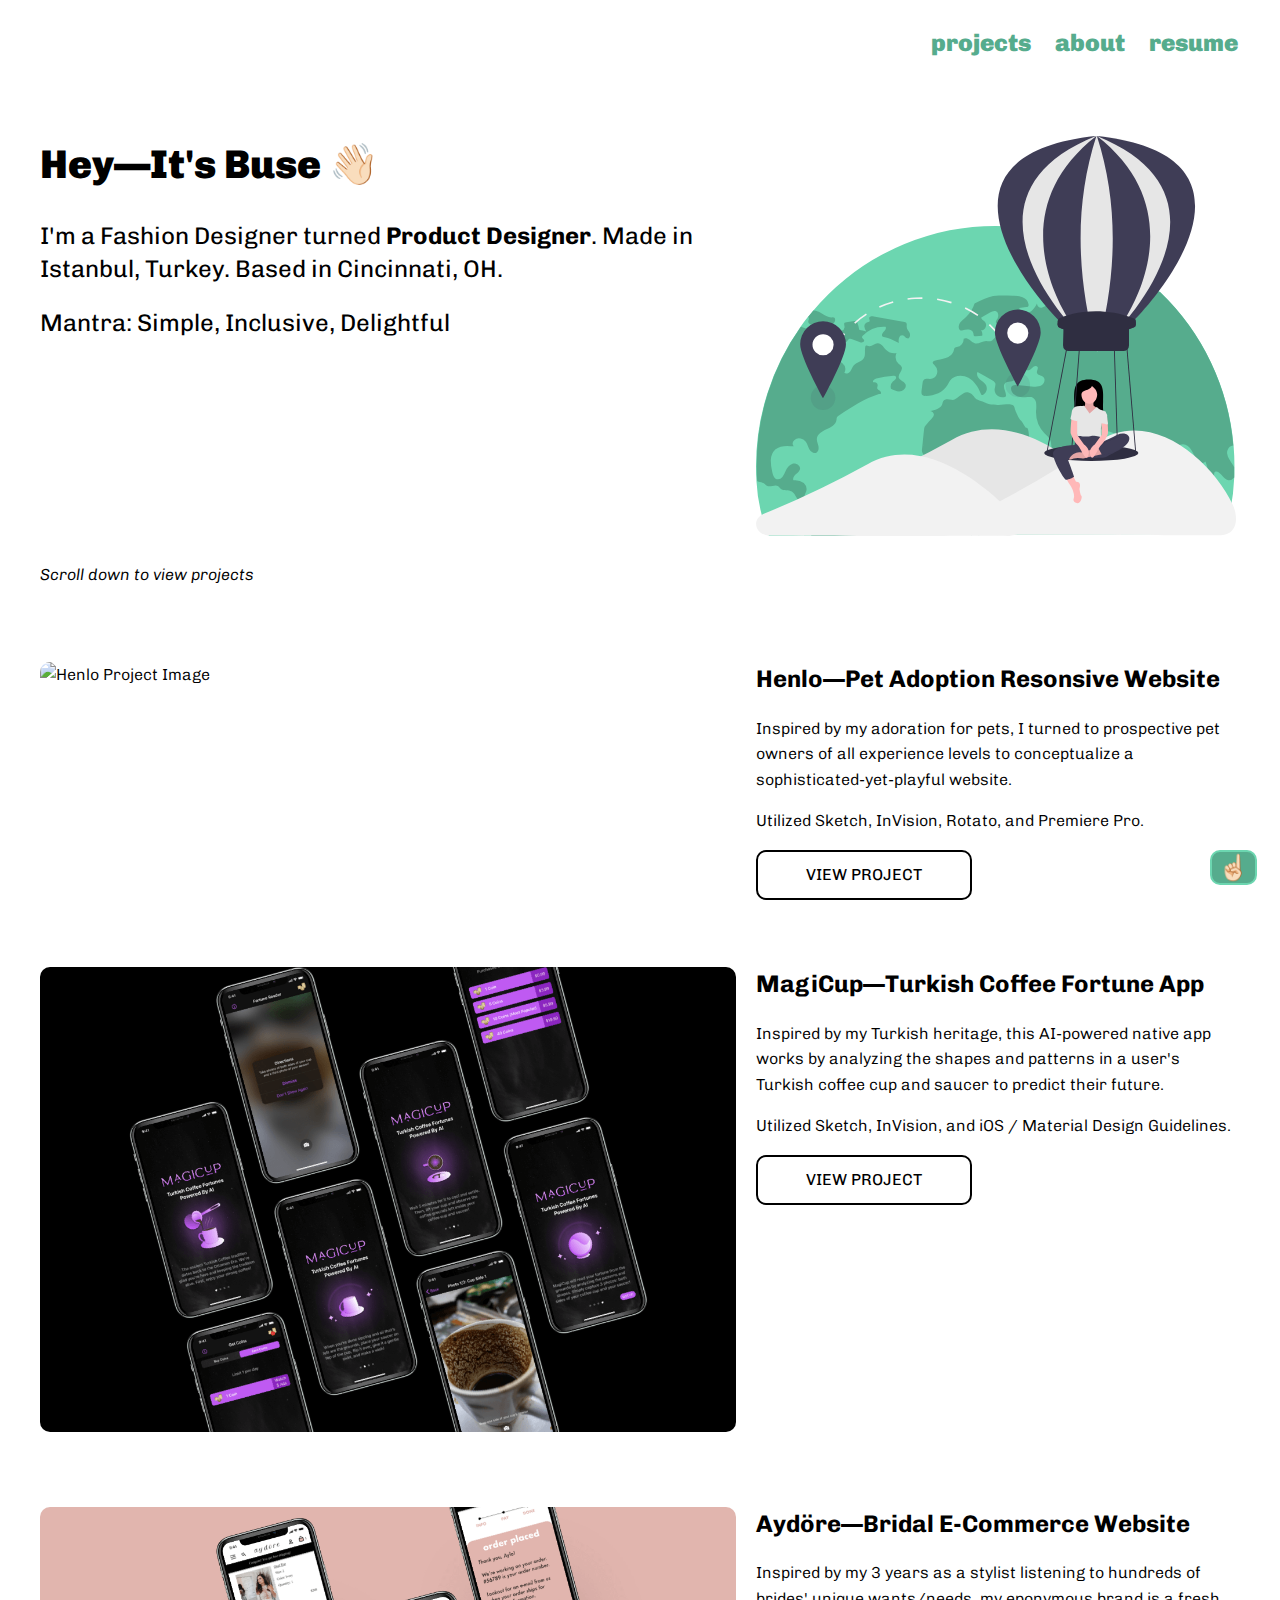
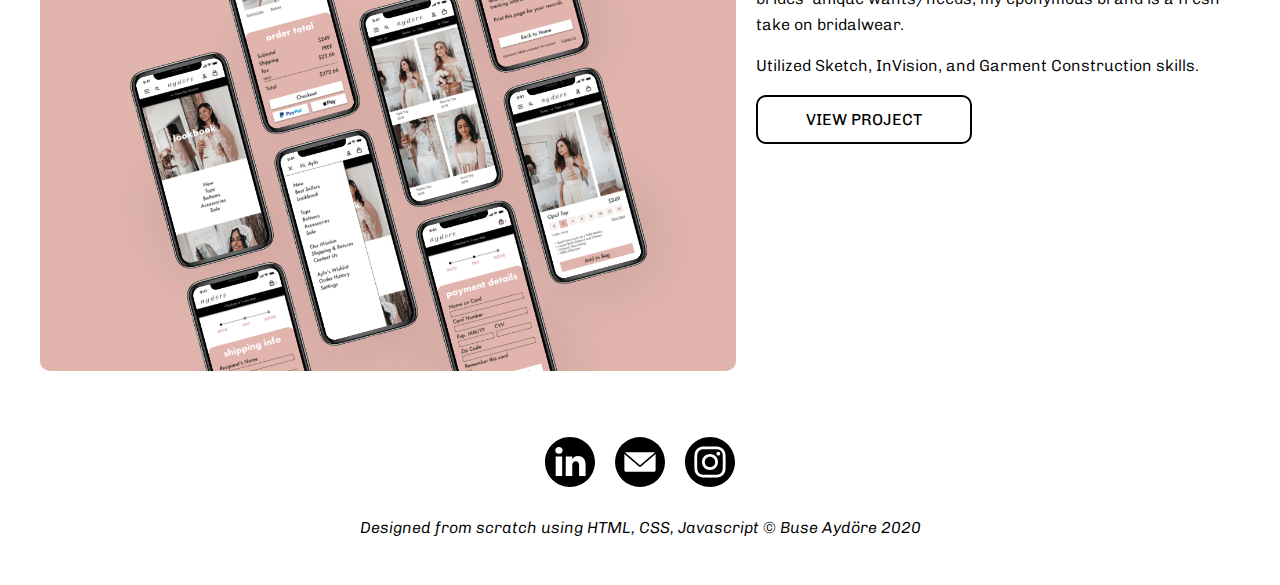
==== index.html @ f1e1cf68 "Create a hint to scroll down to view projects" ====
<!DOCTYPE html>
<html lang="en" dir="ltr">
  <head>
    <meta charset="utf-8">
    <title>Buse Aydöre UI/UX Designer Cincinnati</title>
    <link href="img/favicon.ico" rel="shortcut icon">
    <link rel="stylesheet" type="text/css" href="https://cdnjs.cloudflare.com/ajax/libs/normalize/8.0.1/normalize.min.css">
    <link rel="preconnect" href="https://fonts.gstatic.com">
    <link href="https://fonts.googleapis.com/css2?family=Chivo:ital,wght@0,400;0,900;1,300&display=swap" rel="stylesheet">
    <link rel="stylesheet" type="text/css" href="css/style.css">
    <meta name="viewport" content="width=device-width, initial-scale=1">
  </head>

  <body>
    <header>
        <nav class="container">
          <ul class="navigation">
            <li><a href="index.html" class="button-nav">projects</a>
              <ul class="dropdown-content">
                <li><a href="henlo.html" class="button-nav">Pet Adoption Website</a></li>
                <li><a href="#" class="button-nav">Fortune Reader App</a></li>
                <li><a href="#" class="button-nav">E-commerce Website</a></li>
              </ul>
            </li>
            <li><a href="about.html" class="button-nav">about</a></li>
            <li><a href="files/resume.pdf" class="button-nav" target="_blank">resume</a></li>
          </ul>
        </nav>
    </header>

    <main>
      <!--Hero Section-->
      <div id="hero">
        <div class="container">
          <div class="row">
            <div class="column col-md-6 col-lg-7">
              <h1>Hey—It's Buse &#128075;&#127995;</h1>
              <h2>I'm a Fashion Designer turned <b>Product Designer</b>. Made in Istanbul, Turkey. Based in Cincinnati, OH.</h2>
              <h2>Mantra: Simple, Inclusive, Delightful</h2>
            </div>
            <picture class="column col-md-6 col-lg-5">
            <svg id="illustration" xmlns="http://www.w3.org/2000/svg" viewBox="0 0 272.55 227.17"><defs><style>.cls-1{fill:#6cd6b0;}.cls-2{fill:#56ac8d;}.cls-3,.cls-4{fill:none;stroke:#f2f2f2;stroke-miterlimit:10;stroke-width:0.93px;}.cls-4{stroke-dasharray:8.37 8.37;}.cls-5{fill:#fff;}.cls-6,.cls-7{fill:#3f3d56;}.cls-6{opacity:0.1;}.cls-8{fill:#e6e6e6;}.cls-9{fill:#f2f2f2;}.cls-10{fill:#2f2e41;}.cls-11{fill:#ffb8b8;}.cls-12{opacity:0.1;isolation:isolate;}</style></defs><g id="world"><path id="globe" class="cls-1" d="M7.3,227a91.46,91.46,0,0,1-7-30.52q-.29-4.35-.28-8.74a136.62,136.62,0,0,1,25-79c1.31-1.86,2.66-3.68,4.07-5.48,1-1.24,2-2.46,3-3.67A135.24,135.24,0,0,1,221.34,81.49q2.46,2,4.81,4.11,1.89,1.68,3.71,3.45a136.64,136.64,0,0,1,41.35,87.17c.32,3.8.47,7.63.47,11.5v.81c0,2.06-.07,4.11-.17,6.14a114.28,114.28,0,0,1-5.68,31.13"/><path id="america" class="cls-2" d="M80.56,227A7.47,7.47,0,0,1,77,225.51c-1-.7-1-2.11-1.21-3.29a9.2,9.2,0,0,0-7.43-7.45c-1.4-.22-2.92-.14-4.12-.91s-1.76-2.24-2.71-3.33c-1.53-1.73-3.94-2.35-6.2-2.88l-9.18-2.16c-1.63-.39-3.72-.59-4.61.84a6,6,0,0,0-.53,1.72,5.35,5.35,0,0,1-5,3.75,5.93,5.93,0,0,0-3.47-2.7,22.78,22.78,0,0,1-2.83-.66,4,4,0,0,1-1.81-5.3L28,203a4.94,4.94,0,0,0-.85-5.92,8,8,0,0,0-5.91-1.6c-.55-1.2.37-2.55,1.35-3.42s2.19-1.72,2.41-3c.34-2-2.27-3.59-4.25-3s-3.24,2.54-4.07,4.43A13.33,13.33,0,0,1,15,193.58a3.23,3.23,0,0,1-3.12,1.28c-1.63-.42-2.25-2.36-2.62-4a26.16,26.16,0,0,1-.87-6.7,8.74,8.74,0,0,1,2.53-6.09c2.7-2.49,6.86-2.25,10.51-1.85a2.68,2.68,0,0,1,.28-3.53,4,4,0,0,1,3.64-.89,5,5,0,0,1,2.81,1.68c1,1.27,1.34,3,2.12,4.41s2.55,2.67,4,1.9c1.25-.67,1.45-2.4,1.14-3.78s-1-2.72-.86-4.13c.21-2.69,3-4.31,5.47-5.42s5.27-2.6,5.66-5.27a4.89,4.89,0,0,1,.3-1.52,2.89,2.89,0,0,1,1.1-1c7.18-4.75,14.49-9.56,22.7-12.15.43-.14.47,0,.91-.09.61-.36.2-1.33-.38-1.72S69,144,68.8,143.3c-.1-.51.2-1,.27-1.52a1.88,1.88,0,0,0-1.76-2,1.77,1.77,0,0,0-.72.09c-.65-.87.65-1.89,1.7-2.18A46.3,46.3,0,0,1,78,136.11a1.75,1.75,0,0,1,1.1.18,1.33,1.33,0,0,1,.09,1.81,11.06,11.06,0,0,1-1.48,1.34,4.07,4.07,0,0,0-1.06,4.08c1.72.87,3.58,1.77,5.48,1.47s3.57-2.45,2.68-4.15-3.32-2-3.75-3.68c-.5-2,2.38-3.85,1.73-5.83-.28-.88-1.15-1.4-1.82-2a5.48,5.48,0,0,1-1.2-6.07,6.91,6.91,0,0,1-6-1.9c-1.45-1.45-2.6-3.77-4.66-3.69-1.89,0-3.51,2.26-5.28,1.59-.44-.17-.89-.5-1.31-.31a1.08,1.08,0,0,0-.49.81c-.45,2.14.32,4.59-.85,6.44-1.27,2-4.21,2.3-5.75,4.12-.84,1-1.16,2.31-1.93,3.35s-2.4,1.71-3.33.8a4.57,4.57,0,0,0-1.24-5.57,11.48,11.48,0,0,0-2.75-1.34,16.47,16.47,0,0,1-3.07-1.71,3.06,3.06,0,0,1-1.13-1.21,2.79,2.79,0,0,1,.08-1.91,7.79,7.79,0,0,1,6.21-5.14c1.22-.17,2.65-.12,3.47-1,.43-.5.65-1.25,1.28-1.44a1.78,1.78,0,0,1,1.18.14l4.59,1.61a3,3,0,0,0,1.63.27,1.09,1.09,0,0,0,1-1.16c-.15-.76-1.32-1.12-1.21-1.89a1.23,1.23,0,0,1,.38-.65,16.43,16.43,0,0,1,13-5.14c.58,1-.33,2.08-1.1,2.89S71,113.41,72,114a2.6,2.6,0,0,0,1.22.28,10.62,10.62,0,0,1,3.25,1q2.38,1,4.67,2.27a5.8,5.8,0,0,1,.11-3,2,2,0,0,1,2.41-1.31c.91.35,1.38,1.56,2.35,1.67,1.29.15,1.81-1.77,1.27-3s-1.62-2.18-1.7-3.49c-.07-.87.27-2-.43-2.48a1.77,1.77,0,0,0-.83-.3l-17.5-3.21c-1-.2-2.53,0-2.58,1,0,.59.5,1.18.27,1.72s-1.07.53-1.66.73a2.26,2.26,0,0,0-1.3,2.39A6.42,6.42,0,0,0,62.6,111c-1.14-.47-2.86-.56-4-1a15.48,15.48,0,0,0-1-3.85A1.35,1.35,0,0,0,56.06,105l-.24,0-4.51.69a1.76,1.76,0,0,0-1,.4c-.59.62,0,1.61,0,2.47a2.3,2.3,0,0,1-1.79,2,6.73,6.73,0,0,1-2.86,0l-6.31-1a10.35,10.35,0,0,0,4.77-3.19c.83-1,1.28-2.83.07-3.29A2.68,2.68,0,0,0,43,103c-2.86,0-5.12-2.37-7.79-3.38a7.61,7.61,0,0,0-2.63-.49l-3,3.67.18.11c.74.61-.18,1.77-.07,2.72.13,1.23,1.76,1.5,3,1.62s2.79,1.12,2.21,2.22c-3.1,1.07-6.24,0-9.41-1.2a135.85,135.85,0,0,0-25.1,78.9c0,2.94.1,5.84.28,8.73a3.46,3.46,0,0,0,.85.45c.93.36,2,.29,2.86.79.67.4,1.13,1.11,1.81,1.48,1.94,1.06,4.63-1,6.44.29A16.94,16.94,0,0,1,14,200.26c1.67,1.45,4.42.48,6.35,1.56,1.25.7,1.89,2.09,2.55,3.36,1.67,3.15,4.36,6.25,7.92,6.51a19.87,19.87,0,0,1,3.36.11c1.09.25,2.17,1.2,2,2.31-.3,1.9.64,4,.38,5.89-.45,3.48-4.83,3.5-5.25,7"/><path id="eurasia" class="cls-2" d="M271.56,193.87a4.14,4.14,0,0,1-3.14,1.59c-2.9-.25-4.13-4.44-7-4.91a1.11,1.11,0,0,0-.76.08c-.42.23-.5.8-.53,1.29-.12,2.39-.22,4.88.72,7.09,1.36,3.23,4.9,5.94,4.16,9.37-4-1.85-6.07-6.33-7-10.63s-1.1-8.81-2.79-12.88c-1.29,1.64-4,.29-5.15-1.44s-1.8-3.53-2.88-5.19-2.73-3.14-4.7-3.23-3.87,1.32-5.45,2.67a12.73,12.73,0,0,0-3.39,3.77c-1.1,2.23-.82,4.85-.87,7.33-.06,2.67-.62,5.5-2.45,7.47s-5.2,2.65-7.22.88a8.13,8.13,0,0,1-2-3.64A174.71,174.71,0,0,1,215.62,174c-.34,1.51-1.67,3.45-2.93,2.57a2.64,2.64,0,0,1-.67-.88c-2.36-4-6.71-6.38-11.12-7.82s-9-2.09-13.39-3.67a34.26,34.26,0,0,1-7-3.47,5.5,5.5,0,0,0-.33,5.59,4.47,4.47,0,0,0,5,2.11c1-.31,1.79-1,2.74-1.32s2.25-.16,2.67.76-.21,2,.1,2.88c.45,1.41,2.58,1.52,3.32,2.8a2.59,2.59,0,0,1-.69,3,12.88,12.88,0,0,1-2.81,1.73c-3.12,1.73-5.34,4.69-8.07,7s-6.58,4-9.83,2.51c.77-3.92-3.9-6.8-4.76-10.71-.29-1.29-.14-2.66-.54-3.91-.59-1.82-2.2-3.07-3.52-4.44a17.43,17.43,0,0,1-4.78-12.68,17.76,17.76,0,0,0,0-4.83c-.37-1.57-1.68-3.1-3.29-3-3.69.17-8.34.45-10.27-2.7-.7-1.13-1-2.77,0-3.63a3.47,3.47,0,0,1,2.66-.46l8.32.82c1.94.18,4,.34,5.71-.67s2.4-3.71.85-4.91c-1.12-.87-3.15-.83-3.48-2.21-.27-1.16,1-2.47.31-3.45-.49-.68-1.6-.5-2.28,0a14.53,14.53,0,0,1-1.92,1.68c-1.33.69-2.91,0-4.34-.42s-3.34-.48-4,.85.68,3.43-.08,4.91c-1,2-4.46.85-5.89,2.54-1.64,1.93,1.11,4.83.57,7.3a4.56,4.56,0,0,1-4.49-.26,4.36,4.36,0,0,1-1.88-4c.13-1.12.72-2.26.33-3.31a3.81,3.81,0,0,0-2-1.79q-4-2.25-8.08-4.47c-.75,1.39.2,3.11,1.39,4.16s2.66,1.83,3.44,3.21a4.21,4.21,0,0,1-1.58,5.55,1,1,0,0,1-.81.14,1.18,1.18,0,0,1-.52-.7c-1.42-3.65-3.56-7.24-7-9.15s-8.34-1.51-10.58,1.69c-.53.77-.9,1.64-1.36,2.45-2.46,4.28-7.75,6.3-12.69,6.17a2.48,2.48,0,0,1-1.39-.32c-.8-.55-.76-1.72-.64-2.69.18-1.36.35-2.72.52-4.08a3.3,3.3,0,0,1,.9-2.24c.92-.72,2.24-.27,3.41-.29a4.3,4.3,0,0,0,3.91-3,4.83,4.83,0,0,0-1.36-4.82c-.53-.51-1.24-1.14-1-1.82a1.52,1.52,0,0,1,1-.7c2.09-.6,4.31-.76,6.36-1.49s4.06-2.18,4.55-4.31c.15-.65.21-1.43.8-1.76a2.66,2.66,0,0,1,.93-.19,4.52,4.52,0,0,0,3.87-4.7c1-.69,2.37-.18,3.32.55a9.25,9.25,0,0,0,2.95,2c2.17.59,4.26-1.33,6.5-1.34,1,0,1.93.34,2.81,0s1.44-1.22,2.13-1.87,1.9-1.07,2.54-.36c-.19-1.34-.36-2.68-.55-4a7.91,7.91,0,0,0,6.44-1.17l-7-2.37a1.46,1.46,0,0,1-.66-.35c-.51-.55,0-1.4.41-2,1-1.5,1.16-4-.48-4.7-1.11-.51-2.38.1-3.45.69L127.93,103c-.16,1,1,1.53,1.77,2.18a3,3,0,0,1-1.94,5.17,3.66,3.66,0,0,1,.66,3.13l-3.44.25a1.48,1.48,0,0,1-1.12-.22c-.37-.33-.31-.9-.4-1.39a3,3,0,0,0-2.53-2.2,8.74,8.74,0,0,0-3.52.33,2.15,2.15,0,0,1-1.52,0,1.5,1.5,0,0,1-.6-.76,3.89,3.89,0,0,1,.78-3.73A22.18,22.18,0,0,1,119,103a17.09,17.09,0,0,0,5.1-7.89c1.89-.8,3.85-1.87,5.75-2.67a23.08,23.08,0,0,1,4.79-1.61,22.23,22.23,0,0,1,4.68-.22c2.14,0,4.29.07,6.42.12a15.33,15.33,0,0,1,5.62.81,5.26,5.26,0,0,1,3.43,4.18,1.3,1.3,0,0,1-.42,1.18,1.54,1.54,0,0,1-.81.19c-1.77,0-2.53.5-4.3.57,1.12,1.19,2.39,2.46,4,2.67,2.88.37,5-2.61,6.28-5.2a2.54,2.54,0,0,0,2.64,2.35,5.26,5.26,0,0,0,2-.78,39.22,39.22,0,0,1,18.62-4.81,2,2,0,0,1,1.53-2.21c1.33-.26,2.52.88,3.16,2.07s1,2.56,2,3.45,3,.85,3.37-.43-.9-2.3-2-3-2.2-2.07-1.47-3.15A95.87,95.87,0,0,1,206.06,86a7,7,0,0,0,2.79-.49,2.17,2.17,0,0,0,1.3-2.29,6.35,6.35,0,0,1-6.6-2.49c5.75-.47,11.77-.89,17.29.4l4.84,4.11c-.92,1-2.14,1.85-1.47,2.81a2,2,0,0,0,1.7.58c1.17,0,2.34,0,3.5,0A136.17,136.17,0,0,1,271,175.69c-2-.07-3.74,2.4-3.49,4.55.29,2.5,2.1,4.51,3.39,6.66a10.23,10.23,0,0,1,.57,1.09Z"/><path class="cls-3" d="M38.75,147c-.08-1.34-.11-2.67-.09-4"/><path class="cls-4" d="M39.54,134.68c4.44-22.88,25-40.94,50.72-42.53,27.27-1.7,51.05,15.66,56.72,39.95"/><path class="cls-3" d="M147.76,136.22c.19,1.31.32,2.64.41,4"/><g id="pin1"><circle class="cls-5" cx="148.65" cy="111.88" r="9.18"/><circle class="cls-6" cx="148.65" cy="141.33" r="6.97"/><path class="cls-7" d="M148.65,98.58a13,13,0,0,0-13,13h0c0,7.17,13,30.72,13,30.72s13-23.55,13-30.72a13,13,0,0,0-13-13Zm0,19.32a6,6,0,1,1,6-6,6,6,0,0,1-6,6Z"/></g><g id="pin2"><circle class="cls-5" cx="38.08" cy="118.54" r="9.18"/><circle class="cls-6" cx="38.08" cy="148.63" r="6.97"/><path class="cls-7" d="M38.08,105.24a13,13,0,0,0-13,13c0,7.17,13,30.71,13,30.71s13-23.54,13-30.71A13,13,0,0,0,38.08,105.24Zm0,19.32a6,6,0,1,1,6-6,6,6,0,0,1-6,6Z"/></g><path id="africa" class="cls-2" d="M99,156.11c1.1.25,2.17,1.21,2,2.31-.31,1.91-5.23,5.61-5.48,7.51-.45,3.49-.81,8.24-1.23,11.72,0,.77,1.24-3.32,1.15-2.56-.22.91-.91,1.65-1.15,2.56-.46,1.72.77,3.44,2.12,4.59s3,2.17,3.71,3.78.4,3.72.65,5.58c.56,4.08,4.08,7.1,7.7,9.05a8,8,0,0,1,3,2.19c.93,1.34.84,3.12,1.15,4.72.76,3.93,4.07,7.17,4.16,11.17a15.23,15.23,0,0,1-1.2,6.73c-1,2.82,4.27-3.24,4.69-.29,5.37,4.56-1.61-2.51,4.39,1.17l2.06.3c.23-1.26,2.85-.51,1.75-1.18,1-.37,1.88,1.34,2.64.59s2.82,1,2.34,0c1.64.2.69,1,1.76-.29.87-1,1.41,1.62,1.07.35s.88,1.52.87.19c3.89,0,3.58.19,7.61.07-.54-1.83,1.73-.27.08-1.21,0,0,0,0,0,0,1.69-.31,3.22-2.33,3.75-4a10.06,10.06,0,0,0,.08-5.14,2.72,2.72,0,0,1-.06-1.33h0a2.63,2.63,0,0,1,1.36-1.31l8.47-4.87a5.06,5.06,0,0,0,1.35-1,4,4,0,0,0,.3-3.91,20.38,20.38,0,0,1-1.36-3.86c-.52-4.06,3.83-7,5.3-10.8a16.18,16.18,0,0,0,.8-4.73c.12-1.73,6.4,6.73,5.09,5.63s-9.53-11.29-10.86-12.28-1.63-2.66-3-3.4-.78-7.92-2.13-8.24c-2.36-.54,2.42.25,0,0-1.35-.15-2.43-3.64-3.54-4.43s-3.36-5.89-3.54-7.08c-.68-3.79-6.84-1.09-10.63-1.77-1.41-.23-4.12-.12-5.32-.89s-5.24-1.57-6.2-2.66c-1.52-1.73-2.17-3-4.43-3.54-3.06-.71-6.33,5-9.39,4.25-1.62-.39-3.72-.6-4.6.83a6.25,6.25,0,0,0-.54,1.72c-.68,2.2-4.49,3.71-6.79,3.75"/></g><g id="clouds"><path class="cls-8" d="M65.42,217.31c-11.41,0-14.68-15.69-4.2-20.23a538.5,538.5,0,0,0,49.9-24.53c31.64-17.87,66.37,7.94,86.29,27.5a10.55,10.55,0,0,1-7.52,18.07c-18.92-.26-47.31-.58-79-.73C94.57,217.31,79.13,217.29,65.42,217.31Z"/><path class="cls-9" d="M144.78,226.37c-11.46,0-15.48-14.16-5.51-19.42a478.94,478.94,0,0,0,53.44-32.5c30.51-21.71,66.36,9.5,78.08,35.07,2.89,6.31,3.46,17.25-8.06,17.25-16.05,0-42.22-.17-70.21-.32C175.09,226.35,158.78,226.34,144.78,226.37Z"/><path class="cls-9" d="M8,226.91c-8.38,0-11-9.31-3.55-12.4a565.23,565.23,0,0,0,58.9-28.15c32.53-18.2,68.56,13.26,85.17,30.94,4.08,4.35,1.73,9.85-5,9.76-17-.23-47.54.22-80.44.09C41.89,227.07,23,227,8,226.91Z"/></g><g id="girlballoon"><path d="M198.23,159.13s-1.49-.18-1.14-8.23-.18-12.68-8.23-12.68H189c-8,0-8.58,4.63-8.23,12.68s-1.13,8.23-1.13,8.23Z"/><path class="cls-7" d="M214.62,108.73c-20.88,7.92-37.55,2.08-42.12.14a2.07,2.07,0,0,1-1.24-1.89h0a2.33,2.33,0,0,1,.08-.59,2.18,2.18,0,0,1,2.69-1.51c20.91,5.82,35.63,1.51,40.21-.2a1.07,1.07,0,0,1,.39-.07,1.11,1.11,0,0,1,1.11,1.11v1.39A1.73,1.73,0,0,1,214.62,108.73Z"/><g id="seat"><rect class="cls-10" x="147.65" y="145.81" width="68.11" height="0.5" transform="translate(22.31 316.19) rotate(-85.66)"/><rect class="cls-10" x="212.27" y="106.01" width="0.5" height="74.14" transform="translate(-11.26 18.35) rotate(-4.82)"/><rect class="cls-10" x="134.56" y="142.83" width="75.2" height="0.5" transform="translate(-0.59 285.44) rotate(-79.22)"/><rect class="cls-10" x="204.03" y="111.87" width="0.5" height="68.17" transform="translate(-4.6 6.66) rotate(-1.85)"/><ellipse class="cls-10" cx="190.38" cy="180.02" rx="26.75" ry="4.5"/></g><path class="cls-11" d="M175.8,194.08s1.55,2.54,3.17,5.15a13,13,0,0,1,1.53,4,5.55,5.55,0,0,1-.17,2.83c-.2.61-.11,1.48,1.32,2.23,2.54,1.34,3.81-3.31,3.11-4s-1.06-4-1.06-4c1.34-4.37-2-3.95-2-3.95l-1.83-3.74Z"/><path class="cls-7" d="M182.5,170.31c-.71.28-1.55,5.22-1.55,5.22l1.76,7.19,10.94-.07s3.24-1.69,4-4.44-2.54-8.12-2.54-8.12-3.95-.07-5.29-.77-5.37.28-5.37.28S183.2,170,182.5,170.31Z"/><path class="cls-11" d="M186.8,150.13a17.92,17.92,0,0,1,.07,2.54c-.07,1.13-1.2.77-1.2.77l-1.2.85,1.2,3.32,1.63,1.55,5.29-1.34,1.55-2.61a5,5,0,0,0-2-1.77c-1-.35-.35-3.31-.35-3.31Z"/><path class="cls-12" d="M186.8,150.13a17.92,17.92,0,0,1,.07,2.54c-.07,1.13-1.2.77-1.2.77l-1.2.85,1.2,3.32,1.63,1.55,5.29-1.34,1.55-2.61a5,5,0,0,0-2-1.77c-1-.35-.35-3.31-.35-3.31Z"/><path class="cls-11" d="M193.74,146.8c0,2.91-2,5.27-4.47,5.27s-4.48-2.36-4.48-5.27,4.66-1.82,6-4.85C190.8,142,193.74,143.89,193.74,146.8Z"/><path class="cls-8" d="M186.31,153.16s-1.48.14-3.88.28a3.61,3.61,0,0,0-3,2.69l3,3.31s-.07,4-.43,4.73.5,6.14.5,6.14,5.78.63,7.76,0,5.71.7,5.71.7-.42-5.15.15-6.35,0-3.95,0-3.95,2.46-3.74,2.39-4.09-2.82-1.2-3-1.2a17.37,17.37,0,0,1-2-1.55l-4.09,3.74Z"/><path class="cls-7" d="M192.83,182.69s2.44,0,4.13,0,4.52-2,4.52-2,8.68-3.74,10.23-7.55-3.32-5.15-6.49-3.46S194.14,175,194.14,175Z"/><path class="cls-7" d="M185.6,181.17l-8.46,2.61s3.45,9.1,3.45,9.6-3.59,2-4.58,1.83-6.42-9-7.34-14.32,13.26-5.43,13.26-5.43Z"/><path class="cls-11" d="M197,180.54l-8.61,1.92a6.14,6.14,0,0,1-3.74.55,10.9,10.9,0,0,0-4.3.07,8.55,8.55,0,0,1-2.26.7c-.49-.07,0-1.76,2.26-3.24a6.09,6.09,0,0,1,4.59-.85s1.69-1.27,2.47-.92,7.76-2.11,7.76-2.11Z"/><path class="cls-12" d="M197,180.54l-8.61,1.92a6.14,6.14,0,0,1-3.74.55,10.9,10.9,0,0,0-4.3.07,8.55,8.55,0,0,1-2.26.7c-.49-.07,0-1.76,2.26-3.24a6.09,6.09,0,0,1,4.59-.85s1.69-1.27,2.47-.92,7.76-2.11,7.76-2.11Z"/><path class="cls-12" d="M209.77,173c1.48,1-7.34,6.84-8.82,7.12s-4.2.62-4.2.62l-2.64-4s3.87-3.3,5.07-3.58,5.51-2.12,5.51-2.12A24.35,24.35,0,0,1,209.77,173Z"/><path class="cls-7" d="M210.65,173c1.48,1-7.34,6.84-8.82,7.12l-5.36,1.06-2.33-4.51s4.73-3.25,5.93-3.53,5.5-2.12,5.5-2.12A24.35,24.35,0,0,1,210.65,173Z"/><g id="balloon"><path class="cls-8" d="M247.72,42.46c0,35.51-49.71,79.72-53.91,79.72-4.83,0-55.1-44.21-55.1-79.72S187.82-.08,193.57,0C203.85.15,247.72,6.94,247.72,42.46Z"/><path class="cls-7" d="M193.57,0c12.65,39.15,11.37,80-.09,122.13C200.39,122.17,258.16,50.14,193.57,0Z"/><path class="cls-7" d="M193.57,0c76,30.75,30.47,94.09.24,122.18C209.55,116.44,310.56,12.53,193.57,0Z"/><path class="cls-7" d="M193,0c-76,30.75-30.47,94.09-.24,122.18C177,116.44,76,12.53,193,0Z"/><path class="cls-7" d="M193.29,0c-12.63,39.14-11.32,80,.18,122.13C186.55,122.16,128.73,50.16,193.29,0Z"/></g><path id="balloon_base" data-name="balloon base" class="cls-10" d="M215,103.71c-20.95-8.1-37.73-2.33-42.45-.33a2.19,2.19,0,0,0-1.33,2V107a.78.78,0,0,0,0,.26,0,0,0,0,0,0,0,2.07,2.07,0,0,0,1.19,1.58c.55.23,1.28.52,2.17.84l-.24,9.12a3.26,3.26,0,0,0,3.26,3.35h30.94a3.26,3.26,0,0,0,3.26-3.26v-9.23c.9-.3,1.81-.61,2.73-1a1.73,1.73,0,0,0,1.12-1.62v-2.36A1.12,1.12,0,0,0,215,103.71Z"/><path class="cls-11" d="M199.39,159.65s.85,8.12.43,9.39-1.91,4.72-3.81,6.42-4.59,10.23-6.07,6.13,2.4-6.35,2.4-6.35l3.89-5.47,0-8.9Z"/><path class="cls-8" d="M195.9,159.16l-1,3.74s1.48.56,1.45.25,2.78.81,3.34.59-.35-1.62-.28-3.88a4.77,4.77,0,0,0-.92-3.31h-.91Z"/><path class="cls-11" d="M182.38,160.87l0,8.9,3.89,5.47s3.88,2.26,2.4,6.35-4.17-4.44-6.07-6.13-3.39-5.15-3.81-6.42.42-9.39.42-9.39Z"/><path class="cls-8" d="M183.42,158s-.29,3.46-.85,3.81-4.3-.92-4-1.41a34.7,34.7,0,0,0,.84-4.23l1.49-.85Z"/></g></svg>
            </picture>
          </div>
          <h3>Scroll down to view projects</h3>
        </div>
      </div>

      <!--Project 1 Henlo-->
      <div id="henlo">
        <div class="container">
          <div class="row">
            <picture class="column col-md-6 col-lg-7">
              <img src="img/home/henlo@2x.jpg" alt="Henlo Project Image">
            </picture>
            <div class="column col-md-6 col-lg-5">
              <h2><b>Henlo—Pet Adoption Resonsive Website</b></h2>
              <p>Inspired by my adoration for pets, I turned to prospective pet owners of all experience levels to conceptualize a sophisticated-yet-playful website.</p>
              <p>Utilized Sketch, InVision, Rotato, and Premiere Pro.</p>
              <a href="henlo.html" class="button">View Project</a>
            </div>
          </div>
        </div>
      </div>

      <!--Project 2 MagiCup-->
      <div id="magicup">
        <div class="container">
          <div class="row">
            <picture class="column col-md-6 col-lg-7">
              <img src="img/home/magicup@2x.png" alt="MagiCup Project Image">
            </picture>
            <div class="column col-md-6 col-lg-5">
              <h2><b>MagiCup—Turkish Coffee Fortune App</b></h2>
              <p>Inspired by my Turkish heritage, this AI-powered native app works by analyzing the shapes and patterns in a user's Turkish coffee cup and saucer to predict their future.</p>
              <p>Utilized Sketch, InVision, and iOS / Material Design Guidelines.</p>
              <!--Update link when HTML doc is ready-->
              <a href="#" class="button">View Project</a>
            </div>
          </div>
        </div>
      </div>

      <!--Project 3 Aydore Bridal-->
      <div id="aydore">
        <div class="container">
          <div class="row">
            <picture class="column col-md-6 col-lg-7">
              <img src="img/home/aydore@2x.png" alt="Aydore Project Image">
            </picture>
            <div class="column col-md-6 col-lg-5">
              <h2><b>Aydöre—Bridal E-Commerce Website</b></h2>
              <p>Inspired by my 3 years as a stylist listening to hundreds of brides' unique wants/needs, my eponymous brand is a fresh take on bridalwear.</p>
              <p>Utilized Sketch, InVision, and Garment Construction skills.</p>
              <!--Update link when HTML doc is ready-->
              <a href="#" class="button">View Project</a>
            </div>
          </div>
        </div>
      </div>
    </main>
    <!--Footer-->
    <footer id="footer">
      <!--Sticky Float to Top Button-->
        <div class="sticky-parent">
          <button id="sticky">&#9757;&#127995;</button>
        </div>
        <div class="container">
          <ul class="social">
              <li><a id="linkedin" href="https://linkedin.com/in/buseaydore" class="button-footer" target="_blank"><svg height="100%" style="fill-rule:evenodd;clip-rule:evenodd;stroke-linejoin:round;stroke-miterlimit:2;" version="1.1" viewBox="0 0 512 512" width="100%" xml:space="preserve" xmlns="http://www.w3.org/2000/svg" xmlns:serif="http://www.serif.com/" xmlns:xlink="http://www.w3.org/1999/xlink"><path d="M256,0c141.29,0 256,114.71 256,256c0,141.29 -114.71,256 -256,256c-141.29,0 -256,-114.71 -256,-256c0,-141.29 114.71,-256 256,-256Zm-80.037,399.871l0,-199.921l-66.464,0l0,199.921l66.464,0Zm239.62,0l0,-114.646c0,-61.409 -32.787,-89.976 -76.509,-89.976c-35.255,0 -51.047,19.389 -59.889,33.007l0,-28.306l-66.447,0c0.881,18.757 0,199.921 0,199.921l66.446,0l0,-111.65c0,-5.976 0.43,-11.95 2.191,-16.221c4.795,-11.935 15.737,-24.299 34.095,-24.299c24.034,0 33.663,18.34 33.663,45.204l0,106.966l66.45,0Zm-272.403,-296.321c-22.74,0 -37.597,14.95 -37.597,34.545c0,19.182 14.405,34.544 36.717,34.544l0.429,0c23.175,0 37.6,-15.362 37.6,-34.544c-0.43,-19.595 -14.424,-34.545 -37.149,-34.545Z"/></svg></a></li>
              <li><a id="email" href="mailto:buse.aydore@gmail.com" class="button-footer" target="_blank"><svg id="Layer_1" style="enable-background:new 0 0 128 128;" version="1.1" viewBox="0 0 128 128" xml:space="preserve" xmlns="http://www.w3.org/2000/svg" xmlns:xlink="http://www.w3.org/1999/xlink"><style type="text/css">
              	.st0{fill:#FFFFFF;}
              </style><g><circle cx="64" cy="64" r="64"/></g><g><g><path class="st0" d="M64,28"/></g></g><g><g><path class="st0" d="M64,72.4l38.2-32.7c-0.6-0.4-1.4-0.7-2.2-0.7H28c-0.8,0-1.6,0.3-2.2,0.7L64,72.4z"/></g><g><path class="st0" d="M66.6,75.4c-1.5,1.3-3.7,1.3-5.2,0L24,43.5V85c0,2.2,1.8,4,4,4h72c2.2,0,4-1.8,4-4V43.4L66.6,75.4z"/></g></g></svg></a></li>
              <li><a id="instagram" href="https://www.instagram.com/heyitsbuse/" class="button-footer" target="_blank"><svg height="100%" style="fill-rule:evenodd;clip-rule:evenodd;stroke-linejoin:round;stroke-miterlimit:2;" version="1.1" viewBox="0 0 512 512" width="100%" xml:space="preserve" xmlns="http://www.w3.org/2000/svg" xmlns:serif="http://www.serif.com/" xmlns:xlink="http://www.w3.org/1999/xlink"><path d="M256,0c141.29,0 256,114.71 256,256c0,141.29 -114.71,256 -256,256c-141.29,0 -256,-114.71 -256,-256c0,-141.29 114.71,-256 256,-256Zm0,96c-43.453,0 -48.902,0.184 -65.968,0.963c-17.03,0.777 -28.661,3.482 -38.839,7.437c-10.521,4.089 -19.444,9.56 -28.339,18.455c-8.895,8.895 -14.366,17.818 -18.455,28.339c-3.955,10.177 -6.659,21.808 -7.437,38.838c-0.778,17.066 -0.962,22.515 -0.962,65.968c0,43.453 0.184,48.902 0.962,65.968c0.778,17.03 3.482,28.661 7.437,38.838c4.089,10.521 9.56,19.444 18.455,28.34c8.895,8.895 17.818,14.366 28.339,18.455c10.178,3.954 21.809,6.659 38.839,7.436c17.066,0.779 22.515,0.963 65.968,0.963c43.453,0 48.902,-0.184 65.968,-0.963c17.03,-0.777 28.661,-3.482 38.838,-7.436c10.521,-4.089 19.444,-9.56 28.34,-18.455c8.895,-8.896 14.366,-17.819 18.455,-28.34c3.954,-10.177 6.659,-21.808 7.436,-38.838c0.779,-17.066 0.963,-22.515 0.963,-65.968c0,-43.453 -0.184,-48.902 -0.963,-65.968c-0.777,-17.03 -3.482,-28.661 -7.436,-38.838c-4.089,-10.521 -9.56,-19.444 -18.455,-28.339c-8.896,-8.895 -17.819,-14.366 -28.34,-18.455c-10.177,-3.955 -21.808,-6.66 -38.838,-7.437c-17.066,-0.779 -22.515,-0.963 -65.968,-0.963Zm0,28.829c42.722,0 47.782,0.163 64.654,0.933c15.6,0.712 24.071,3.318 29.709,5.509c7.469,2.902 12.799,6.37 18.397,11.969c5.6,5.598 9.067,10.929 11.969,18.397c2.191,5.638 4.798,14.109 5.509,29.709c0.77,16.872 0.933,21.932 0.933,64.654c0,42.722 -0.163,47.782 -0.933,64.654c-0.711,15.6 -3.318,24.071 -5.509,29.709c-2.902,7.469 -6.369,12.799 -11.969,18.397c-5.598,5.6 -10.928,9.067 -18.397,11.969c-5.638,2.191 -14.109,4.798 -29.709,5.509c-16.869,0.77 -21.929,0.933 -64.654,0.933c-42.725,0 -47.784,-0.163 -64.654,-0.933c-15.6,-0.711 -24.071,-3.318 -29.709,-5.509c-7.469,-2.902 -12.799,-6.369 -18.398,-11.969c-5.599,-5.598 -9.066,-10.928 -11.968,-18.397c-2.191,-5.638 -4.798,-14.109 -5.51,-29.709c-0.77,-16.872 -0.932,-21.932 -0.932,-64.654c0,-42.722 0.162,-47.782 0.932,-64.654c0.712,-15.6 3.319,-24.071 5.51,-29.709c2.902,-7.468 6.369,-12.799 11.968,-18.397c5.599,-5.599 10.929,-9.067 18.398,-11.969c5.638,-2.191 14.109,-4.797 29.709,-5.509c16.872,-0.77 21.932,-0.933 64.654,-0.933Zm0,49.009c-45.377,0 -82.162,36.785 -82.162,82.162c0,45.377 36.785,82.162 82.162,82.162c45.377,0 82.162,-36.785 82.162,-82.162c0,-45.377 -36.785,-82.162 -82.162,-82.162Zm0,135.495c-29.455,0 -53.333,-23.878 -53.333,-53.333c0,-29.455 23.878,-53.333 53.333,-53.333c29.455,0 53.333,23.878 53.333,53.333c0,29.455 -23.878,53.333 -53.333,53.333Zm104.609,-138.741c0,10.604 -8.597,19.199 -19.201,19.199c-10.603,0 -19.199,-8.595 -19.199,-19.199c0,-10.604 8.596,-19.2 19.199,-19.2c10.604,0 19.201,8.596 19.201,19.2Z"/></svg></a></li>
          </ul>
          <h3 id="copyright">Designed from scratch using HTML, CSS, Javascript © Buse Aydöre 2020</h3>
        </div>
    </footer>
  <script src="https://code.jquery.com/jquery-3.5.1.min.js" integrity="sha256-9/aliU8dGd2tb6OSsuzixeV4y/faTqgFtohetphbbj0=" crossorigin="anonymous"></script>
  <script src="js/script.js"></script>
  </body>

</html>
---- css/style.css ----
/*
Colors used:
Primary color (Bright Green): #6CD6B0;
Secondary color (Darker Green): #56AC8D;
*/

/* General Stylings--colors,fonts/imgs */
body {
  background-color: white;
  font-family: 'Chivo', sans-serif;
  font-size: 16px;
  font-weight: 300;
  line-height: 1.6;
  color: black;
}

h1, h2, h3, h4 {
  line-height: 1.4;
  margin-top: 0;
}

h1 {
  font-size: 2.5em;
  font-weight: 900;
}

h2 {
  font-size: 1.5em;
  font-weight: 400;
}

h3 {
  font-size: 1em;
  font-weight: 300;
  font-style: italic;
}

h4 {
  font-size: 1em;
  font-weight: 400;
  text-transform: uppercase;
}

img, picture {
  width: 100%;
  height: 100%;
  border-radius: 10px;
}

/* Link Styling */
a {
  color: #56AC8D;
  text-decoration: none;
}

a:visited {
  color: #56AC8D;
  text-decoration: underline;
}

a:hover,
a:focus,
a:active {
  color: #6CD6B0;
  text-decoration: underline;
}

/* Header Styling (see override for smaller screens below)*/
header {
  background-color: white;
  margin: 0 auto;
  position: fixed;
  display: inline-block;
  text-align: right;
  width: 100%;
}

.container {
  padding: 0 15px;
  max-width: 1200px;
  margin: 0 auto;
  height: 100%;
}

nav > ul {
  list-style-type: none;
  padding: 0;
}

nav > ul > li {
  display: inline-block;
}

nav > ul > li > a {
  padding: 0 10px;
}

/* .button-nav links only include the "work" "about" "resume" buttons (see override for smaller screens below) */
.navigation > li > ul {
  display: none;
  position: absolute;
  list-style-type: none;
  padding: 10px;
  text-align: left;
}

.navigation > li:hover > ul {
  display: block;
  width: 300px;
  font-size: .75em;
  background-color: white;
}

.button-nav,
.button-nav:visited {
  font-weight: 900;
  font-size: 1.5em;
  color: #56AC8D;
  border: none;
  text-transform: none;
}

.button-nav:hover,
.button-nav:focus,
.button-nav:active {
  color: #6CD6B0;
  text-decoration: none;
}

.button-content a:hover {
  display: block;
  font-weight: 900;
  font-size: 1.5em;
  color: #56AC8D;
  border: none;
  text-transform: none;
  text-decoration: none;
}

/* Hero Styling (see override for smaller screens below)*/
#hero {
  padding: 108px 0px 40px 0px;
  text-align: left;
  width: 100%;
  margin: 0 auto;
}

#hero > .container > .row {
  padding-bottom: 0;
}

@keyframes balloon-enter {
  from {transform:translate(0px,0px);}
  to {transform:translate(0px,10px);}
}

#illustration {
  max-width: 500px;
  height: auto;
  float: right;
  padding: 0;
}

#girlballoon {
  animation: 2s balloon-enter infinite alternate ease-in-out;
}

/* Project Preview Styling (see override for smaller screens below) */
#henlo, #magicup, #aydore {
  text-align: left;
  width: 100%;
}

/* Row styling (see override for smaller screens below) */
.row {
  margin: 20px 0;
  padding-bottom: 20px;
  width: 100%;
  display: inline-block;
}

/* .button links only include the "View Project" buttons */
.button,
.button:visited {
  display: inline-block;
  margin: 0 auto;
  border: 2px solid black;
  background-color: white;
  color: black;
  font-weight: 400;
  text-transform: uppercase;
  padding: 10px;
  border-radius: 10px;
  max-width: 320px;
  text-align: center;
  width: 40%;
  transition: 500ms;
}
.button:hover,
.button:focus,
.button:active {
  background-color: black;
  color: white;
  border: 2px solid black;
  text-decoration: none;
  max-width: 320px;
}

/* Float to Top Styling (project screens only) */
.sticky-parent {
  display: flex;
  justify-content: flex-end;
  padding: 0 15px;
}

#sticky {
  display: block;
  position: fixed;
  bottom: 15px;
  background-color: #56AC8D;
  border: 2px solid #6CD6B0;
  border-radius: 10px;
  font-size: 25px;
  justify-content: center;
}

/* Footer Styling */
/* .button-footer links only include the LinkedIn, E-mail, Instagram buttons */
footer {
  margin: 0 auto;
  display: inline-block;
  width: 100%;
  position: relative;
  height: 150px;
}

.social {
  max-width: 210px;
  height: 70px;
  margin: 0 auto;
  padding: 0;
  list-style-type: none;
}

.button-footer,
.button-footer:visited,
.button-footer:hover,
.button-footer:focus,
.button-footer:active {
  border: none;
  max-width: 320px;
  width: 50px;
  height: 50px;
  margin: 0 auto;
  padding: 10px;
  float: left;
}

#copyright {
  text-align: center;
  width: 100%;
  padding-top: 20px;
}

/* About Page Main Stylings */
#about {
  display: inline-block;
  text-align: left;
  float: left;
  width: 100%;
  margin: 0 auto;
}

#biocopy {
  padding-top: 20px;
}
/* Henlo Project Page Stylings */
.container > #henlo > .row {
  margin-top: 0px;
  border-bottom: 1px solid black;
}

.container > #henlo > .row picture {
  padding-bottom: 25px;
}

.container > #henlo > .row h1 {
  padding-top: 10px;
}

/* Column Styling (see overrides for medium and small screens below)*/
.col-lg-7 {
  width: 58%;
  padding-right: 10px;
}

.col-lg-5 {
  width: 40%;
  padding-left: 10px;
}

.row::after {
  clear: both;
  display: table;
}

[class*="col-"] {
  display: block;
  float: left;
}

/* Override: On screens that are 1024px wide or less */
@media screen and (max-width: 1024px) {
  .col-md-6 {
    width: 48%;
  }
}

/* Override: On screens that are 767px wide or less */
@media screen and (max-width: 767px) {
  header {
    text-align: center;
    background-color: black;
    width: 100%;
  }
  .button-nav,
  .button-nav:visited,
  .button-nav:active,
  .button-nav:focus {
    color: white;
  }
  .navigation > li:hover > ul {
    background-color: black;
    width: auto;
  }
  #hero {
    padding-top: 100px;
    padding-bottom: 20px;
    text-align: center;
    max-width: 500px;
  }
  #hero h2 {
    font-size: 1em;
  }
  #hero picture {
    width: 100%;
    padding-left: 0;
  }
  #illustration {
    width: 100%;
  }
  .row {
    border-bottom: 1px solid black;
    margin-top: 0;
    padding-bottom: 20px;
  }
  #hero > .container > .row {
    border-bottom: 0;
  }
  #about > .container > #bio {
    width: 100%;
    padding-left: 0;
  }
  [class*="col-"] {
    width: 100%;
    padding: 0;
  }
}
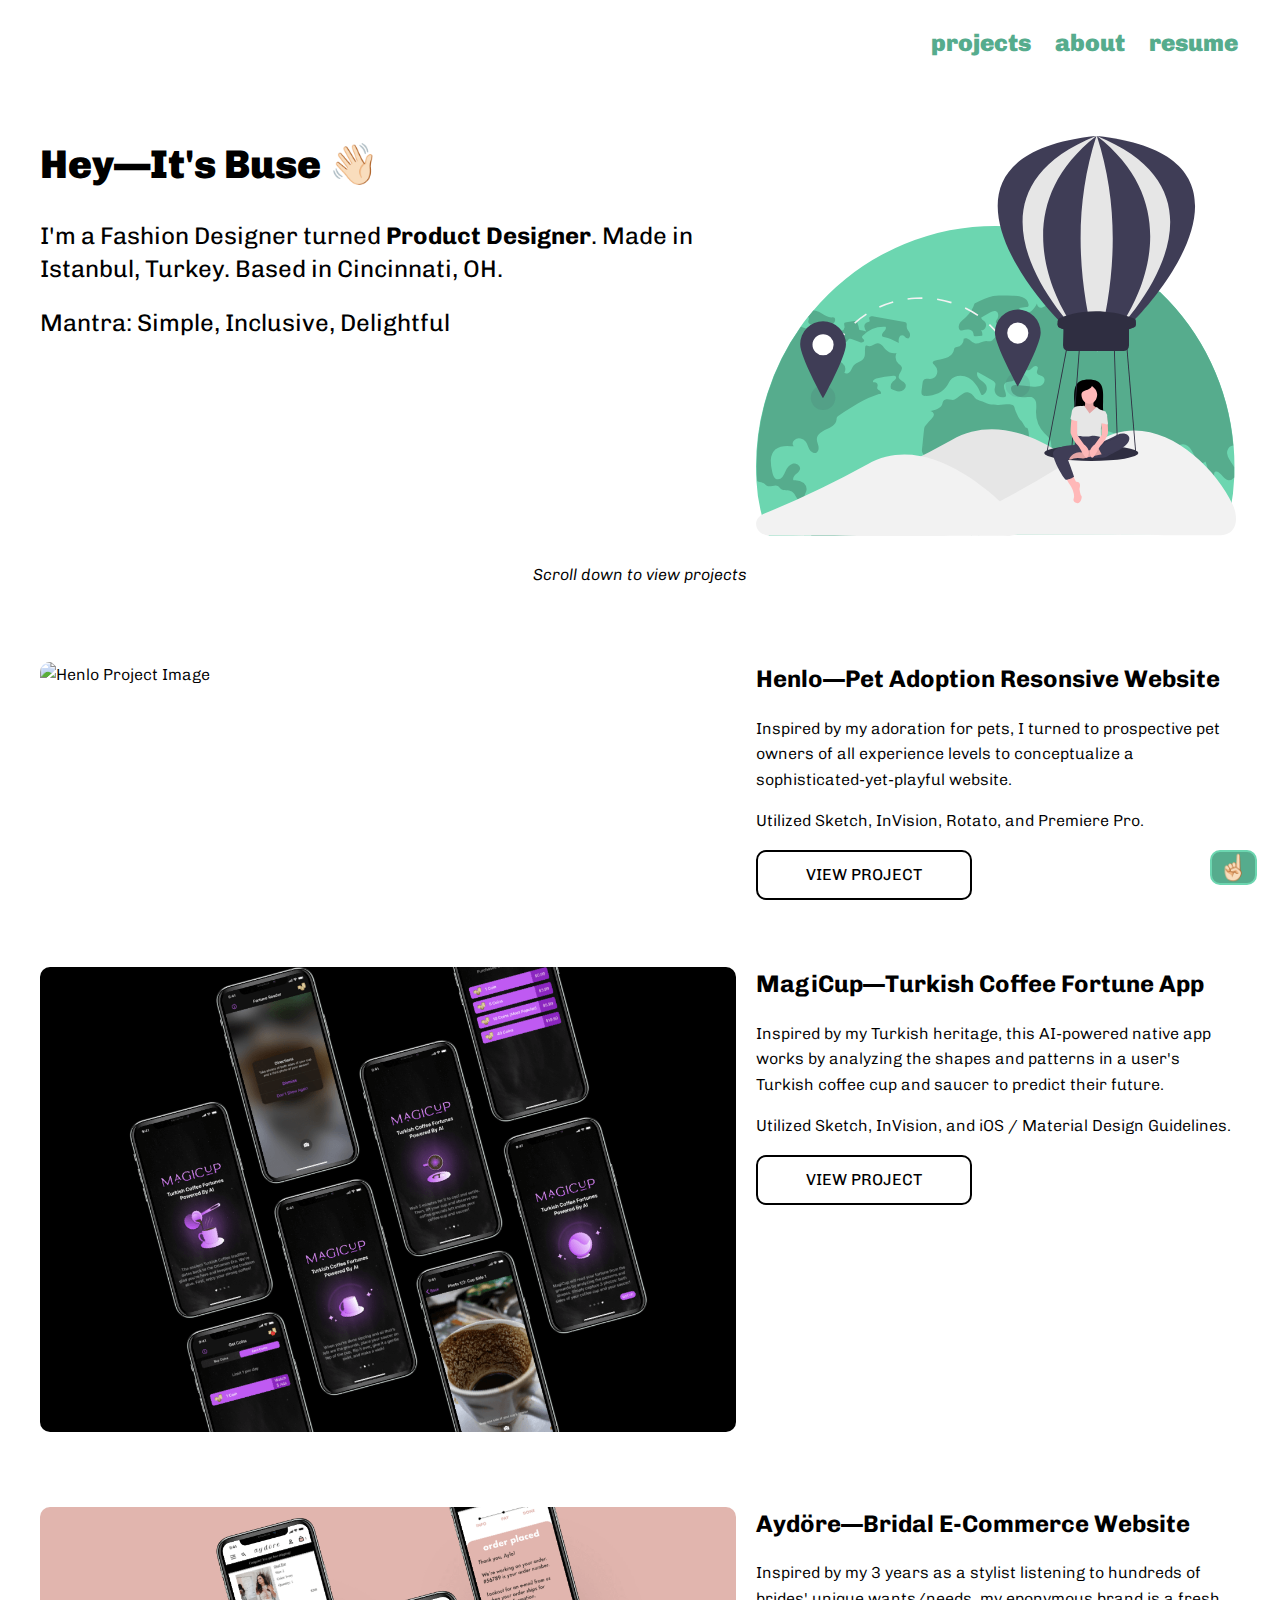
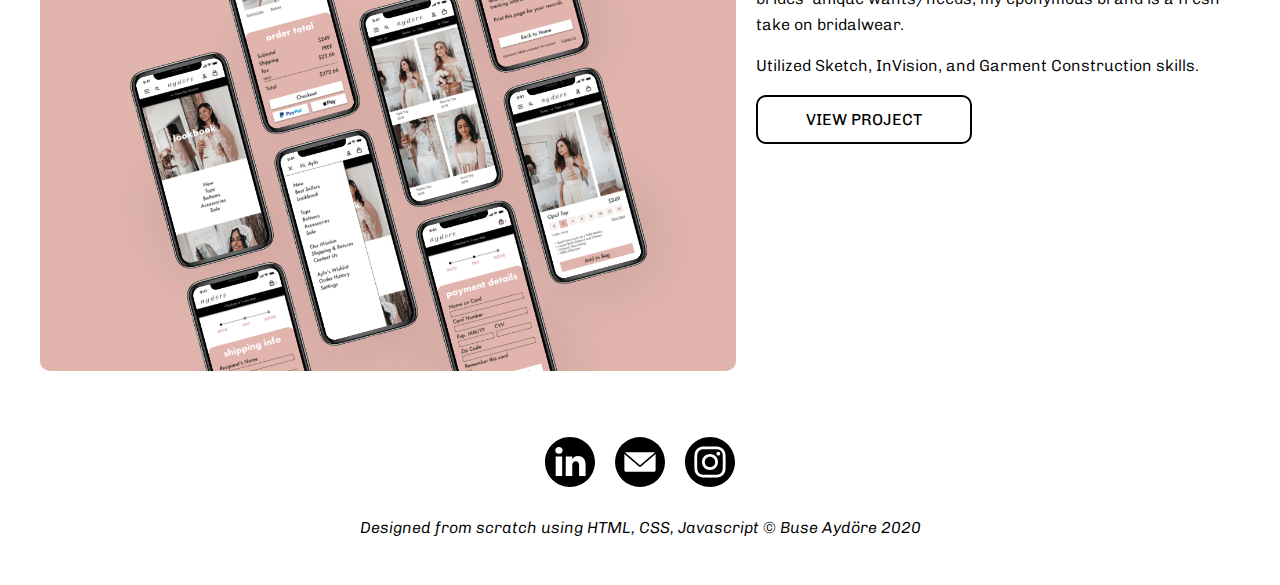
==== commit 79f9898a: "Styling scroll down text" ====
--- a/index.html
+++ b/index.html
@@ -42,7 +42,9 @@
             <svg id="illustration" xmlns="http://www.w3.org/2000/svg" viewBox="0 0 272.55 227.17"><defs><style>.cls-1{fill:#6cd6b0;}.cls-2{fill:#56ac8d;}.cls-3,.cls-4{fill:none;stroke:#f2f2f2;stroke-miterlimit:10;stroke-width:0.93px;}.cls-4{stroke-dasharray:8.37 8.37;}.cls-5{fill:#fff;}.cls-6,.cls-7{fill:#3f3d56;}.cls-6{opacity:0.1;}.cls-8{fill:#e6e6e6;}.cls-9{fill:#f2f2f2;}.cls-10{fill:#2f2e41;}.cls-11{fill:#ffb8b8;}.cls-12{opacity:0.1;isolation:isolate;}</style></defs><g id="world"><path id="globe" class="cls-1" d="M7.3,227a91.46,91.46,0,0,1-7-30.52q-.29-4.35-.28-8.74a136.62,136.62,0,0,1,25-79c1.31-1.86,2.66-3.68,4.07-5.48,1-1.24,2-2.46,3-3.67A135.24,135.24,0,0,1,221.34,81.49q2.46,2,4.81,4.11,1.89,1.68,3.71,3.45a136.64,136.64,0,0,1,41.35,87.17c.32,3.8.47,7.63.47,11.5v.81c0,2.06-.07,4.11-.17,6.14a114.28,114.28,0,0,1-5.68,31.13"/><path id="america" class="cls-2" d="M80.56,227A7.47,7.47,0,0,1,77,225.51c-1-.7-1-2.11-1.21-3.29a9.2,9.2,0,0,0-7.43-7.45c-1.4-.22-2.92-.14-4.12-.91s-1.76-2.24-2.71-3.33c-1.53-1.73-3.94-2.35-6.2-2.88l-9.18-2.16c-1.63-.39-3.72-.59-4.61.84a6,6,0,0,0-.53,1.72,5.35,5.35,0,0,1-5,3.75,5.93,5.93,0,0,0-3.47-2.7,22.78,22.78,0,0,1-2.83-.66,4,4,0,0,1-1.81-5.3L28,203a4.94,4.94,0,0,0-.85-5.92,8,8,0,0,0-5.91-1.6c-.55-1.2.37-2.55,1.35-3.42s2.19-1.72,2.41-3c.34-2-2.27-3.59-4.25-3s-3.24,2.54-4.07,4.43A13.33,13.33,0,0,1,15,193.58a3.23,3.23,0,0,1-3.12,1.28c-1.63-.42-2.25-2.36-2.62-4a26.16,26.16,0,0,1-.87-6.7,8.74,8.74,0,0,1,2.53-6.09c2.7-2.49,6.86-2.25,10.51-1.85a2.68,2.68,0,0,1,.28-3.53,4,4,0,0,1,3.64-.89,5,5,0,0,1,2.81,1.68c1,1.27,1.34,3,2.12,4.41s2.55,2.67,4,1.9c1.25-.67,1.45-2.4,1.14-3.78s-1-2.72-.86-4.13c.21-2.69,3-4.31,5.47-5.42s5.27-2.6,5.66-5.27a4.89,4.89,0,0,1,.3-1.52,2.89,2.89,0,0,1,1.1-1c7.18-4.75,14.49-9.56,22.7-12.15.43-.14.47,0,.91-.09.61-.36.2-1.33-.38-1.72S69,144,68.8,143.3c-.1-.51.2-1,.27-1.52a1.88,1.88,0,0,0-1.76-2,1.77,1.77,0,0,0-.72.09c-.65-.87.65-1.89,1.7-2.18A46.3,46.3,0,0,1,78,136.11a1.75,1.75,0,0,1,1.1.18,1.33,1.33,0,0,1,.09,1.81,11.06,11.06,0,0,1-1.48,1.34,4.07,4.07,0,0,0-1.06,4.08c1.72.87,3.58,1.77,5.48,1.47s3.57-2.45,2.68-4.15-3.32-2-3.75-3.68c-.5-2,2.38-3.85,1.73-5.83-.28-.88-1.15-1.4-1.82-2a5.48,5.48,0,0,1-1.2-6.07,6.91,6.91,0,0,1-6-1.9c-1.45-1.45-2.6-3.77-4.66-3.69-1.89,0-3.51,2.26-5.28,1.59-.44-.17-.89-.5-1.31-.31a1.08,1.08,0,0,0-.49.81c-.45,2.14.32,4.59-.85,6.44-1.27,2-4.21,2.3-5.75,4.12-.84,1-1.16,2.31-1.93,3.35s-2.4,1.71-3.33.8a4.57,4.57,0,0,0-1.24-5.57,11.48,11.48,0,0,0-2.75-1.34,16.47,16.47,0,0,1-3.07-1.71,3.06,3.06,0,0,1-1.13-1.21,2.79,2.79,0,0,1,.08-1.91,7.79,7.79,0,0,1,6.21-5.14c1.22-.17,2.65-.12,3.47-1,.43-.5.65-1.25,1.28-1.44a1.78,1.78,0,0,1,1.18.14l4.59,1.61a3,3,0,0,0,1.63.27,1.09,1.09,0,0,0,1-1.16c-.15-.76-1.32-1.12-1.21-1.89a1.23,1.23,0,0,1,.38-.65,16.43,16.43,0,0,1,13-5.14c.58,1-.33,2.08-1.1,2.89S71,113.41,72,114a2.6,2.6,0,0,0,1.22.28,10.62,10.62,0,0,1,3.25,1q2.38,1,4.67,2.27a5.8,5.8,0,0,1,.11-3,2,2,0,0,1,2.41-1.31c.91.35,1.38,1.56,2.35,1.67,1.29.15,1.81-1.77,1.27-3s-1.62-2.18-1.7-3.49c-.07-.87.27-2-.43-2.48a1.77,1.77,0,0,0-.83-.3l-17.5-3.21c-1-.2-2.53,0-2.58,1,0,.59.5,1.18.27,1.72s-1.07.53-1.66.73a2.26,2.26,0,0,0-1.3,2.39A6.42,6.42,0,0,0,62.6,111c-1.14-.47-2.86-.56-4-1a15.48,15.48,0,0,0-1-3.85A1.35,1.35,0,0,0,56.06,105l-.24,0-4.51.69a1.76,1.76,0,0,0-1,.4c-.59.62,0,1.61,0,2.47a2.3,2.3,0,0,1-1.79,2,6.73,6.73,0,0,1-2.86,0l-6.31-1a10.35,10.35,0,0,0,4.77-3.19c.83-1,1.28-2.83.07-3.29A2.68,2.68,0,0,0,43,103c-2.86,0-5.12-2.37-7.79-3.38a7.61,7.61,0,0,0-2.63-.49l-3,3.67.18.11c.74.61-.18,1.77-.07,2.72.13,1.23,1.76,1.5,3,1.62s2.79,1.12,2.21,2.22c-3.1,1.07-6.24,0-9.41-1.2a135.85,135.85,0,0,0-25.1,78.9c0,2.94.1,5.84.28,8.73a3.46,3.46,0,0,0,.85.45c.93.36,2,.29,2.86.79.67.4,1.13,1.11,1.81,1.48,1.94,1.06,4.63-1,6.44.29A16.94,16.94,0,0,1,14,200.26c1.67,1.45,4.42.48,6.35,1.56,1.25.7,1.89,2.09,2.55,3.36,1.67,3.15,4.36,6.25,7.92,6.51a19.87,19.87,0,0,1,3.36.11c1.09.25,2.17,1.2,2,2.31-.3,1.9.64,4,.38,5.89-.45,3.48-4.83,3.5-5.25,7"/><path id="eurasia" class="cls-2" d="M271.56,193.87a4.14,4.14,0,0,1-3.14,1.59c-2.9-.25-4.13-4.44-7-4.91a1.11,1.11,0,0,0-.76.08c-.42.23-.5.8-.53,1.29-.12,2.39-.22,4.88.72,7.09,1.36,3.23,4.9,5.94,4.16,9.37-4-1.85-6.07-6.33-7-10.63s-1.1-8.81-2.79-12.88c-1.29,1.64-4,.29-5.15-1.44s-1.8-3.53-2.88-5.19-2.73-3.14-4.7-3.23-3.87,1.32-5.45,2.67a12.73,12.73,0,0,0-3.39,3.77c-1.1,2.23-.82,4.85-.87,7.33-.06,2.67-.62,5.5-2.45,7.47s-5.2,2.65-7.22.88a8.13,8.13,0,0,1-2-3.64A174.71,174.71,0,0,1,215.62,174c-.34,1.51-1.67,3.45-2.93,2.57a2.64,2.64,0,0,1-.67-.88c-2.36-4-6.71-6.38-11.12-7.82s-9-2.09-13.39-3.67a34.26,34.26,0,0,1-7-3.47,5.5,5.5,0,0,0-.33,5.59,4.47,4.47,0,0,0,5,2.11c1-.31,1.79-1,2.74-1.32s2.25-.16,2.67.76-.21,2,.1,2.88c.45,1.41,2.58,1.52,3.32,2.8a2.59,2.59,0,0,1-.69,3,12.88,12.88,0,0,1-2.81,1.73c-3.12,1.73-5.34,4.69-8.07,7s-6.58,4-9.83,2.51c.77-3.92-3.9-6.8-4.76-10.71-.29-1.29-.14-2.66-.54-3.91-.59-1.82-2.2-3.07-3.52-4.44a17.43,17.43,0,0,1-4.78-12.68,17.76,17.76,0,0,0,0-4.83c-.37-1.57-1.68-3.1-3.29-3-3.69.17-8.34.45-10.27-2.7-.7-1.13-1-2.77,0-3.63a3.47,3.47,0,0,1,2.66-.46l8.32.82c1.94.18,4,.34,5.71-.67s2.4-3.71.85-4.91c-1.12-.87-3.15-.83-3.48-2.21-.27-1.16,1-2.47.31-3.45-.49-.68-1.6-.5-2.28,0a14.53,14.53,0,0,1-1.92,1.68c-1.33.69-2.91,0-4.34-.42s-3.34-.48-4,.85.68,3.43-.08,4.91c-1,2-4.46.85-5.89,2.54-1.64,1.93,1.11,4.83.57,7.3a4.56,4.56,0,0,1-4.49-.26,4.36,4.36,0,0,1-1.88-4c.13-1.12.72-2.26.33-3.31a3.81,3.81,0,0,0-2-1.79q-4-2.25-8.08-4.47c-.75,1.39.2,3.11,1.39,4.16s2.66,1.83,3.44,3.21a4.21,4.21,0,0,1-1.58,5.55,1,1,0,0,1-.81.14,1.18,1.18,0,0,1-.52-.7c-1.42-3.65-3.56-7.24-7-9.15s-8.34-1.51-10.58,1.69c-.53.77-.9,1.64-1.36,2.45-2.46,4.28-7.75,6.3-12.69,6.17a2.48,2.48,0,0,1-1.39-.32c-.8-.55-.76-1.72-.64-2.69.18-1.36.35-2.72.52-4.08a3.3,3.3,0,0,1,.9-2.24c.92-.72,2.24-.27,3.41-.29a4.3,4.3,0,0,0,3.91-3,4.83,4.83,0,0,0-1.36-4.82c-.53-.51-1.24-1.14-1-1.82a1.52,1.52,0,0,1,1-.7c2.09-.6,4.31-.76,6.36-1.49s4.06-2.18,4.55-4.31c.15-.65.21-1.43.8-1.76a2.66,2.66,0,0,1,.93-.19,4.52,4.52,0,0,0,3.87-4.7c1-.69,2.37-.18,3.32.55a9.25,9.25,0,0,0,2.95,2c2.17.59,4.26-1.33,6.5-1.34,1,0,1.93.34,2.81,0s1.44-1.22,2.13-1.87,1.9-1.07,2.54-.36c-.19-1.34-.36-2.68-.55-4a7.91,7.91,0,0,0,6.44-1.17l-7-2.37a1.46,1.46,0,0,1-.66-.35c-.51-.55,0-1.4.41-2,1-1.5,1.16-4-.48-4.7-1.11-.51-2.38.1-3.45.69L127.93,103c-.16,1,1,1.53,1.77,2.18a3,3,0,0,1-1.94,5.17,3.66,3.66,0,0,1,.66,3.13l-3.44.25a1.48,1.48,0,0,1-1.12-.22c-.37-.33-.31-.9-.4-1.39a3,3,0,0,0-2.53-2.2,8.74,8.74,0,0,0-3.52.33,2.15,2.15,0,0,1-1.52,0,1.5,1.5,0,0,1-.6-.76,3.89,3.89,0,0,1,.78-3.73A22.18,22.18,0,0,1,119,103a17.09,17.09,0,0,0,5.1-7.89c1.89-.8,3.85-1.87,5.75-2.67a23.08,23.08,0,0,1,4.79-1.61,22.23,22.23,0,0,1,4.68-.22c2.14,0,4.29.07,6.42.12a15.33,15.33,0,0,1,5.62.81,5.26,5.26,0,0,1,3.43,4.18,1.3,1.3,0,0,1-.42,1.18,1.54,1.54,0,0,1-.81.19c-1.77,0-2.53.5-4.3.57,1.12,1.19,2.39,2.46,4,2.67,2.88.37,5-2.61,6.28-5.2a2.54,2.54,0,0,0,2.64,2.35,5.26,5.26,0,0,0,2-.78,39.22,39.22,0,0,1,18.62-4.81,2,2,0,0,1,1.53-2.21c1.33-.26,2.52.88,3.16,2.07s1,2.56,2,3.45,3,.85,3.37-.43-.9-2.3-2-3-2.2-2.07-1.47-3.15A95.87,95.87,0,0,1,206.06,86a7,7,0,0,0,2.79-.49,2.17,2.17,0,0,0,1.3-2.29,6.35,6.35,0,0,1-6.6-2.49c5.75-.47,11.77-.89,17.29.4l4.84,4.11c-.92,1-2.14,1.85-1.47,2.81a2,2,0,0,0,1.7.58c1.17,0,2.34,0,3.5,0A136.17,136.17,0,0,1,271,175.69c-2-.07-3.74,2.4-3.49,4.55.29,2.5,2.1,4.51,3.39,6.66a10.23,10.23,0,0,1,.57,1.09Z"/><path class="cls-3" d="M38.75,147c-.08-1.34-.11-2.67-.09-4"/><path class="cls-4" d="M39.54,134.68c4.44-22.88,25-40.94,50.72-42.53,27.27-1.7,51.05,15.66,56.72,39.95"/><path class="cls-3" d="M147.76,136.22c.19,1.31.32,2.64.41,4"/><g id="pin1"><circle class="cls-5" cx="148.65" cy="111.88" r="9.18"/><circle class="cls-6" cx="148.65" cy="141.33" r="6.97"/><path class="cls-7" d="M148.65,98.58a13,13,0,0,0-13,13h0c0,7.17,13,30.72,13,30.72s13-23.55,13-30.72a13,13,0,0,0-13-13Zm0,19.32a6,6,0,1,1,6-6,6,6,0,0,1-6,6Z"/></g><g id="pin2"><circle class="cls-5" cx="38.08" cy="118.54" r="9.18"/><circle class="cls-6" cx="38.08" cy="148.63" r="6.97"/><path class="cls-7" d="M38.08,105.24a13,13,0,0,0-13,13c0,7.17,13,30.71,13,30.71s13-23.54,13-30.71A13,13,0,0,0,38.08,105.24Zm0,19.32a6,6,0,1,1,6-6,6,6,0,0,1-6,6Z"/></g><path id="africa" class="cls-2" d="M99,156.11c1.1.25,2.17,1.21,2,2.31-.31,1.91-5.23,5.61-5.48,7.51-.45,3.49-.81,8.24-1.23,11.72,0,.77,1.24-3.32,1.15-2.56-.22.91-.91,1.65-1.15,2.56-.46,1.72.77,3.44,2.12,4.59s3,2.17,3.71,3.78.4,3.72.65,5.58c.56,4.08,4.08,7.1,7.7,9.05a8,8,0,0,1,3,2.19c.93,1.34.84,3.12,1.15,4.72.76,3.93,4.07,7.17,4.16,11.17a15.23,15.23,0,0,1-1.2,6.73c-1,2.82,4.27-3.24,4.69-.29,5.37,4.56-1.61-2.51,4.39,1.17l2.06.3c.23-1.26,2.85-.51,1.75-1.18,1-.37,1.88,1.34,2.64.59s2.82,1,2.34,0c1.64.2.69,1,1.76-.29.87-1,1.41,1.62,1.07.35s.88,1.52.87.19c3.89,0,3.58.19,7.61.07-.54-1.83,1.73-.27.08-1.21,0,0,0,0,0,0,1.69-.31,3.22-2.33,3.75-4a10.06,10.06,0,0,0,.08-5.14,2.72,2.72,0,0,1-.06-1.33h0a2.63,2.63,0,0,1,1.36-1.31l8.47-4.87a5.06,5.06,0,0,0,1.35-1,4,4,0,0,0,.3-3.91,20.38,20.38,0,0,1-1.36-3.86c-.52-4.06,3.83-7,5.3-10.8a16.18,16.18,0,0,0,.8-4.73c.12-1.73,6.4,6.73,5.09,5.63s-9.53-11.29-10.86-12.28-1.63-2.66-3-3.4-.78-7.92-2.13-8.24c-2.36-.54,2.42.25,0,0-1.35-.15-2.43-3.64-3.54-4.43s-3.36-5.89-3.54-7.08c-.68-3.79-6.84-1.09-10.63-1.77-1.41-.23-4.12-.12-5.32-.89s-5.24-1.57-6.2-2.66c-1.52-1.73-2.17-3-4.43-3.54-3.06-.71-6.33,5-9.39,4.25-1.62-.39-3.72-.6-4.6.83a6.25,6.25,0,0,0-.54,1.72c-.68,2.2-4.49,3.71-6.79,3.75"/></g><g id="clouds"><path class="cls-8" d="M65.42,217.31c-11.41,0-14.68-15.69-4.2-20.23a538.5,538.5,0,0,0,49.9-24.53c31.64-17.87,66.37,7.94,86.29,27.5a10.55,10.55,0,0,1-7.52,18.07c-18.92-.26-47.31-.58-79-.73C94.57,217.31,79.13,217.29,65.42,217.31Z"/><path class="cls-9" d="M144.78,226.37c-11.46,0-15.48-14.16-5.51-19.42a478.94,478.94,0,0,0,53.44-32.5c30.51-21.71,66.36,9.5,78.08,35.07,2.89,6.31,3.46,17.25-8.06,17.25-16.05,0-42.22-.17-70.21-.32C175.09,226.35,158.78,226.34,144.78,226.37Z"/><path class="cls-9" d="M8,226.91c-8.38,0-11-9.31-3.55-12.4a565.23,565.23,0,0,0,58.9-28.15c32.53-18.2,68.56,13.26,85.17,30.94,4.08,4.35,1.73,9.85-5,9.76-17-.23-47.54.22-80.44.09C41.89,227.07,23,227,8,226.91Z"/></g><g id="girlballoon"><path d="M198.23,159.13s-1.49-.18-1.14-8.23-.18-12.68-8.23-12.68H189c-8,0-8.58,4.63-8.23,12.68s-1.13,8.23-1.13,8.23Z"/><path class="cls-7" d="M214.62,108.73c-20.88,7.92-37.55,2.08-42.12.14a2.07,2.07,0,0,1-1.24-1.89h0a2.33,2.33,0,0,1,.08-.59,2.18,2.18,0,0,1,2.69-1.51c20.91,5.82,35.63,1.51,40.21-.2a1.07,1.07,0,0,1,.39-.07,1.11,1.11,0,0,1,1.11,1.11v1.39A1.73,1.73,0,0,1,214.62,108.73Z"/><g id="seat"><rect class="cls-10" x="147.65" y="145.81" width="68.11" height="0.5" transform="translate(22.31 316.19) rotate(-85.66)"/><rect class="cls-10" x="212.27" y="106.01" width="0.5" height="74.14" transform="translate(-11.26 18.35) rotate(-4.82)"/><rect class="cls-10" x="134.56" y="142.83" width="75.2" height="0.5" transform="translate(-0.59 285.44) rotate(-79.22)"/><rect class="cls-10" x="204.03" y="111.87" width="0.5" height="68.17" transform="translate(-4.6 6.66) rotate(-1.85)"/><ellipse class="cls-10" cx="190.38" cy="180.02" rx="26.75" ry="4.5"/></g><path class="cls-11" d="M175.8,194.08s1.55,2.54,3.17,5.15a13,13,0,0,1,1.53,4,5.55,5.55,0,0,1-.17,2.83c-.2.61-.11,1.48,1.32,2.23,2.54,1.34,3.81-3.31,3.11-4s-1.06-4-1.06-4c1.34-4.37-2-3.95-2-3.95l-1.83-3.74Z"/><path class="cls-7" d="M182.5,170.31c-.71.28-1.55,5.22-1.55,5.22l1.76,7.19,10.94-.07s3.24-1.69,4-4.44-2.54-8.12-2.54-8.12-3.95-.07-5.29-.77-5.37.28-5.37.28S183.2,170,182.5,170.31Z"/><path class="cls-11" d="M186.8,150.13a17.92,17.92,0,0,1,.07,2.54c-.07,1.13-1.2.77-1.2.77l-1.2.85,1.2,3.32,1.63,1.55,5.29-1.34,1.55-2.61a5,5,0,0,0-2-1.77c-1-.35-.35-3.31-.35-3.31Z"/><path class="cls-12" d="M186.8,150.13a17.92,17.92,0,0,1,.07,2.54c-.07,1.13-1.2.77-1.2.77l-1.2.85,1.2,3.32,1.63,1.55,5.29-1.34,1.55-2.61a5,5,0,0,0-2-1.77c-1-.35-.35-3.31-.35-3.31Z"/><path class="cls-11" d="M193.74,146.8c0,2.91-2,5.27-4.47,5.27s-4.48-2.36-4.48-5.27,4.66-1.82,6-4.85C190.8,142,193.74,143.89,193.74,146.8Z"/><path class="cls-8" d="M186.31,153.16s-1.48.14-3.88.28a3.61,3.61,0,0,0-3,2.69l3,3.31s-.07,4-.43,4.73.5,6.14.5,6.14,5.78.63,7.76,0,5.71.7,5.71.7-.42-5.15.15-6.35,0-3.95,0-3.95,2.46-3.74,2.39-4.09-2.82-1.2-3-1.2a17.37,17.37,0,0,1-2-1.55l-4.09,3.74Z"/><path class="cls-7" d="M192.83,182.69s2.44,0,4.13,0,4.52-2,4.52-2,8.68-3.74,10.23-7.55-3.32-5.15-6.49-3.46S194.14,175,194.14,175Z"/><path class="cls-7" d="M185.6,181.17l-8.46,2.61s3.45,9.1,3.45,9.6-3.59,2-4.58,1.83-6.42-9-7.34-14.32,13.26-5.43,13.26-5.43Z"/><path class="cls-11" d="M197,180.54l-8.61,1.92a6.14,6.14,0,0,1-3.74.55,10.9,10.9,0,0,0-4.3.07,8.55,8.55,0,0,1-2.26.7c-.49-.07,0-1.76,2.26-3.24a6.09,6.09,0,0,1,4.59-.85s1.69-1.27,2.47-.92,7.76-2.11,7.76-2.11Z"/><path class="cls-12" d="M197,180.54l-8.61,1.92a6.14,6.14,0,0,1-3.74.55,10.9,10.9,0,0,0-4.3.07,8.55,8.55,0,0,1-2.26.7c-.49-.07,0-1.76,2.26-3.24a6.09,6.09,0,0,1,4.59-.85s1.69-1.27,2.47-.92,7.76-2.11,7.76-2.11Z"/><path class="cls-12" d="M209.77,173c1.48,1-7.34,6.84-8.82,7.12s-4.2.62-4.2.62l-2.64-4s3.87-3.3,5.07-3.58,5.51-2.12,5.51-2.12A24.35,24.35,0,0,1,209.77,173Z"/><path class="cls-7" d="M210.65,173c1.48,1-7.34,6.84-8.82,7.12l-5.36,1.06-2.33-4.51s4.73-3.25,5.93-3.53,5.5-2.12,5.5-2.12A24.35,24.35,0,0,1,210.65,173Z"/><g id="balloon"><path class="cls-8" d="M247.72,42.46c0,35.51-49.71,79.72-53.91,79.72-4.83,0-55.1-44.21-55.1-79.72S187.82-.08,193.57,0C203.85.15,247.72,6.94,247.72,42.46Z"/><path class="cls-7" d="M193.57,0c12.65,39.15,11.37,80-.09,122.13C200.39,122.17,258.16,50.14,193.57,0Z"/><path class="cls-7" d="M193.57,0c76,30.75,30.47,94.09.24,122.18C209.55,116.44,310.56,12.53,193.57,0Z"/><path class="cls-7" d="M193,0c-76,30.75-30.47,94.09-.24,122.18C177,116.44,76,12.53,193,0Z"/><path class="cls-7" d="M193.29,0c-12.63,39.14-11.32,80,.18,122.13C186.55,122.16,128.73,50.16,193.29,0Z"/></g><path id="balloon_base" data-name="balloon base" class="cls-10" d="M215,103.71c-20.95-8.1-37.73-2.33-42.45-.33a2.19,2.19,0,0,0-1.33,2V107a.78.78,0,0,0,0,.26,0,0,0,0,0,0,0,2.07,2.07,0,0,0,1.19,1.58c.55.23,1.28.52,2.17.84l-.24,9.12a3.26,3.26,0,0,0,3.26,3.35h30.94a3.26,3.26,0,0,0,3.26-3.26v-9.23c.9-.3,1.81-.61,2.73-1a1.73,1.73,0,0,0,1.12-1.62v-2.36A1.12,1.12,0,0,0,215,103.71Z"/><path class="cls-11" d="M199.39,159.65s.85,8.12.43,9.39-1.91,4.72-3.81,6.42-4.59,10.23-6.07,6.13,2.4-6.35,2.4-6.35l3.89-5.47,0-8.9Z"/><path class="cls-8" d="M195.9,159.16l-1,3.74s1.48.56,1.45.25,2.78.81,3.34.59-.35-1.62-.28-3.88a4.77,4.77,0,0,0-.92-3.31h-.91Z"/><path class="cls-11" d="M182.38,160.87l0,8.9,3.89,5.47s3.88,2.26,2.4,6.35-4.17-4.44-6.07-6.13-3.39-5.15-3.81-6.42.42-9.39.42-9.39Z"/><path class="cls-8" d="M183.42,158s-.29,3.46-.85,3.81-4.3-.92-4-1.41a34.7,34.7,0,0,0,.84-4.23l1.49-.85Z"/></g></svg>
             </picture>
           </div>
-          <h3>Scroll down to view projects</h3>
+          <div id="hint">
+            <h3>Scroll down to view projects</h3>
+          </div>
         </div>
       </div>
 
--- a/css/style.css
+++ b/css/style.css
@@ -163,6 +163,10 @@
 
 #girlballoon {
   animation: 2s balloon-enter infinite alternate ease-in-out;
+}
+
+#hint {
+  text-align: center;
 }
 
 /* Project Preview Styling (see override for smaller screens below) */
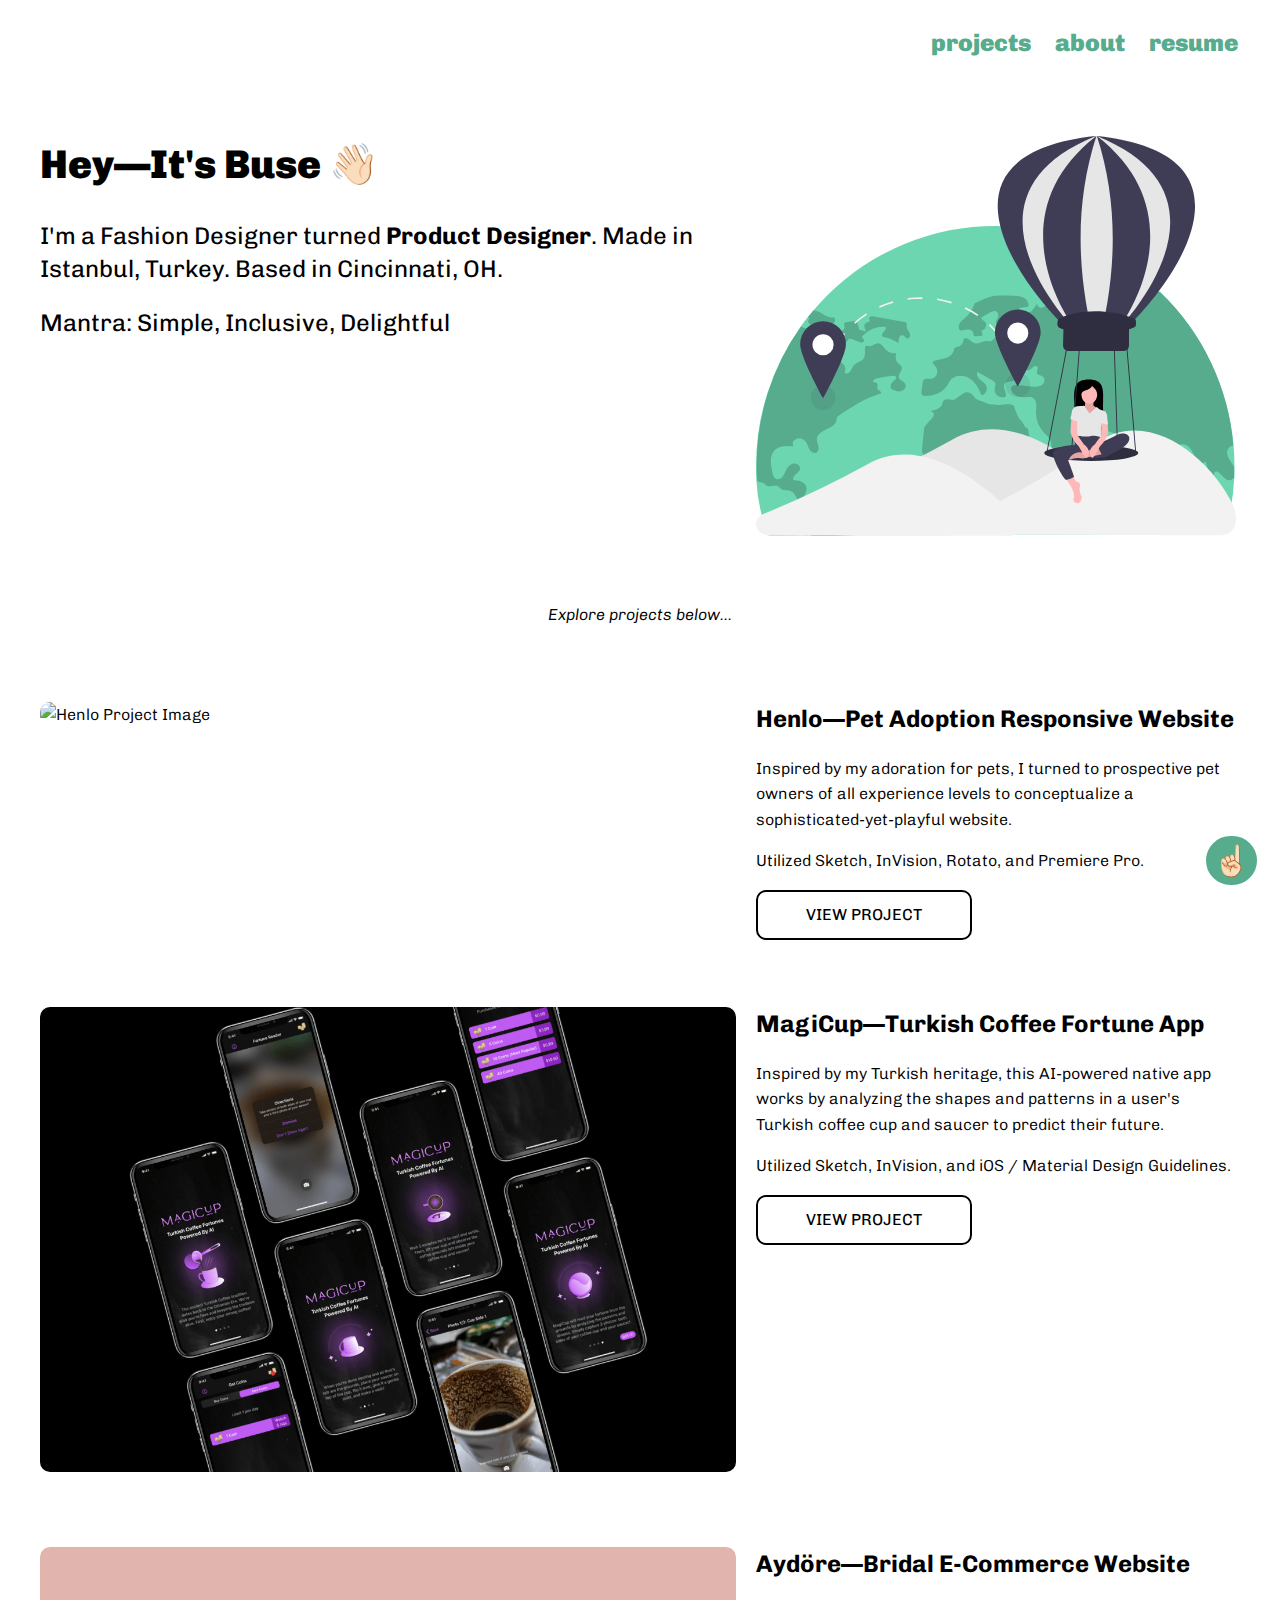
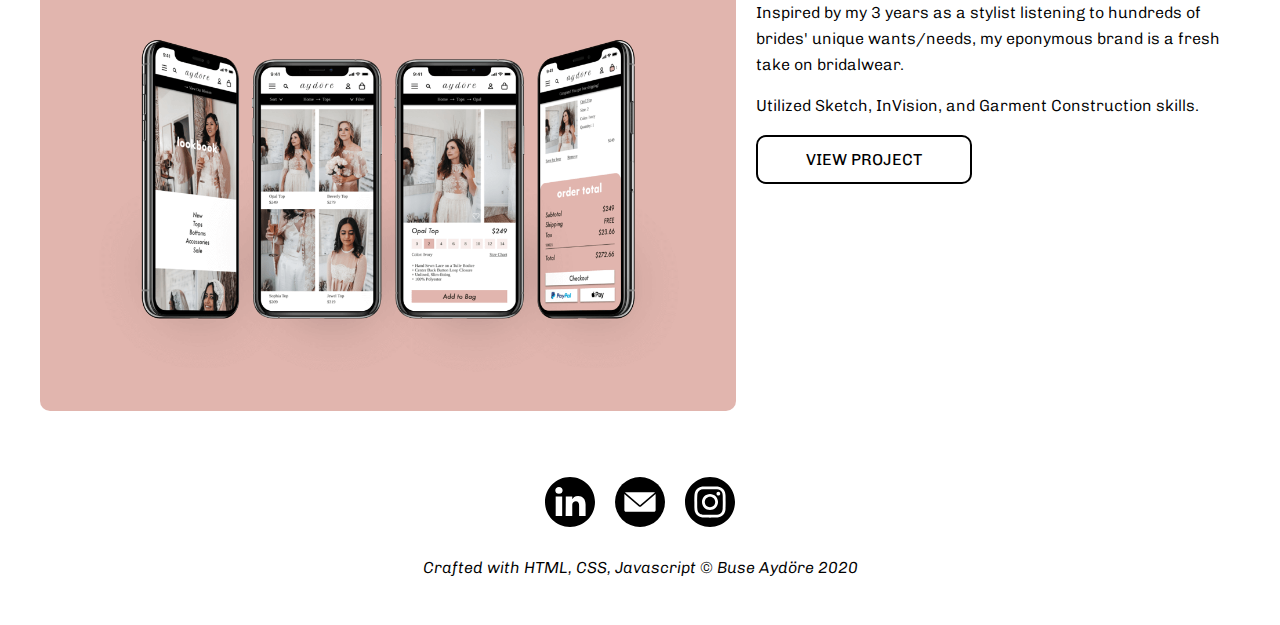
==== commit b89edd35: "typo" ====
--- a/index.html
+++ b/index.html
@@ -42,9 +42,13 @@
             <svg id="illustration" xmlns="http://www.w3.org/2000/svg" viewBox="0 0 272.55 227.17"><defs><style>.cls-1{fill:#6cd6b0;}.cls-2{fill:#56ac8d;}.cls-3,.cls-4{fill:none;stroke:#f2f2f2;stroke-miterlimit:10;stroke-width:0.93px;}.cls-4{stroke-dasharray:8.37 8.37;}.cls-5{fill:#fff;}.cls-6,.cls-7{fill:#3f3d56;}.cls-6{opacity:0.1;}.cls-8{fill:#e6e6e6;}.cls-9{fill:#f2f2f2;}.cls-10{fill:#2f2e41;}.cls-11{fill:#ffb8b8;}.cls-12{opacity:0.1;isolation:isolate;}</style></defs><g id="world"><path id="globe" class="cls-1" d="M7.3,227a91.46,91.46,0,0,1-7-30.52q-.29-4.35-.28-8.74a136.62,136.62,0,0,1,25-79c1.31-1.86,2.66-3.68,4.07-5.48,1-1.24,2-2.46,3-3.67A135.24,135.24,0,0,1,221.34,81.49q2.46,2,4.81,4.11,1.89,1.68,3.71,3.45a136.64,136.64,0,0,1,41.35,87.17c.32,3.8.47,7.63.47,11.5v.81c0,2.06-.07,4.11-.17,6.14a114.28,114.28,0,0,1-5.68,31.13"/><path id="america" class="cls-2" d="M80.56,227A7.47,7.47,0,0,1,77,225.51c-1-.7-1-2.11-1.21-3.29a9.2,9.2,0,0,0-7.43-7.45c-1.4-.22-2.92-.14-4.12-.91s-1.76-2.24-2.71-3.33c-1.53-1.73-3.94-2.35-6.2-2.88l-9.18-2.16c-1.63-.39-3.72-.59-4.61.84a6,6,0,0,0-.53,1.72,5.35,5.35,0,0,1-5,3.75,5.93,5.93,0,0,0-3.47-2.7,22.78,22.78,0,0,1-2.83-.66,4,4,0,0,1-1.81-5.3L28,203a4.94,4.94,0,0,0-.85-5.92,8,8,0,0,0-5.91-1.6c-.55-1.2.37-2.55,1.35-3.42s2.19-1.72,2.41-3c.34-2-2.27-3.59-4.25-3s-3.24,2.54-4.07,4.43A13.33,13.33,0,0,1,15,193.58a3.23,3.23,0,0,1-3.12,1.28c-1.63-.42-2.25-2.36-2.62-4a26.16,26.16,0,0,1-.87-6.7,8.74,8.74,0,0,1,2.53-6.09c2.7-2.49,6.86-2.25,10.51-1.85a2.68,2.68,0,0,1,.28-3.53,4,4,0,0,1,3.64-.89,5,5,0,0,1,2.81,1.68c1,1.27,1.34,3,2.12,4.41s2.55,2.67,4,1.9c1.25-.67,1.45-2.4,1.14-3.78s-1-2.72-.86-4.13c.21-2.69,3-4.31,5.47-5.42s5.27-2.6,5.66-5.27a4.89,4.89,0,0,1,.3-1.52,2.89,2.89,0,0,1,1.1-1c7.18-4.75,14.49-9.56,22.7-12.15.43-.14.47,0,.91-.09.61-.36.2-1.33-.38-1.72S69,144,68.8,143.3c-.1-.51.2-1,.27-1.52a1.88,1.88,0,0,0-1.76-2,1.77,1.77,0,0,0-.72.09c-.65-.87.65-1.89,1.7-2.18A46.3,46.3,0,0,1,78,136.11a1.75,1.75,0,0,1,1.1.18,1.33,1.33,0,0,1,.09,1.81,11.06,11.06,0,0,1-1.48,1.34,4.07,4.07,0,0,0-1.06,4.08c1.72.87,3.58,1.77,5.48,1.47s3.57-2.45,2.68-4.15-3.32-2-3.75-3.68c-.5-2,2.38-3.85,1.73-5.83-.28-.88-1.15-1.4-1.82-2a5.48,5.48,0,0,1-1.2-6.07,6.91,6.91,0,0,1-6-1.9c-1.45-1.45-2.6-3.77-4.66-3.69-1.89,0-3.51,2.26-5.28,1.59-.44-.17-.89-.5-1.31-.31a1.08,1.08,0,0,0-.49.81c-.45,2.14.32,4.59-.85,6.44-1.27,2-4.21,2.3-5.75,4.12-.84,1-1.16,2.31-1.93,3.35s-2.4,1.71-3.33.8a4.57,4.57,0,0,0-1.24-5.57,11.48,11.48,0,0,0-2.75-1.34,16.47,16.47,0,0,1-3.07-1.71,3.06,3.06,0,0,1-1.13-1.21,2.79,2.79,0,0,1,.08-1.91,7.79,7.79,0,0,1,6.21-5.14c1.22-.17,2.65-.12,3.47-1,.43-.5.65-1.25,1.28-1.44a1.78,1.78,0,0,1,1.18.14l4.59,1.61a3,3,0,0,0,1.63.27,1.09,1.09,0,0,0,1-1.16c-.15-.76-1.32-1.12-1.21-1.89a1.23,1.23,0,0,1,.38-.65,16.43,16.43,0,0,1,13-5.14c.58,1-.33,2.08-1.1,2.89S71,113.41,72,114a2.6,2.6,0,0,0,1.22.28,10.62,10.62,0,0,1,3.25,1q2.38,1,4.67,2.27a5.8,5.8,0,0,1,.11-3,2,2,0,0,1,2.41-1.31c.91.35,1.38,1.56,2.35,1.67,1.29.15,1.81-1.77,1.27-3s-1.62-2.18-1.7-3.49c-.07-.87.27-2-.43-2.48a1.77,1.77,0,0,0-.83-.3l-17.5-3.21c-1-.2-2.53,0-2.58,1,0,.59.5,1.18.27,1.72s-1.07.53-1.66.73a2.26,2.26,0,0,0-1.3,2.39A6.42,6.42,0,0,0,62.6,111c-1.14-.47-2.86-.56-4-1a15.48,15.48,0,0,0-1-3.85A1.35,1.35,0,0,0,56.06,105l-.24,0-4.51.69a1.76,1.76,0,0,0-1,.4c-.59.62,0,1.61,0,2.47a2.3,2.3,0,0,1-1.79,2,6.73,6.73,0,0,1-2.86,0l-6.31-1a10.35,10.35,0,0,0,4.77-3.19c.83-1,1.28-2.83.07-3.29A2.68,2.68,0,0,0,43,103c-2.86,0-5.12-2.37-7.79-3.38a7.61,7.61,0,0,0-2.63-.49l-3,3.67.18.11c.74.61-.18,1.77-.07,2.72.13,1.23,1.76,1.5,3,1.62s2.79,1.12,2.21,2.22c-3.1,1.07-6.24,0-9.41-1.2a135.85,135.85,0,0,0-25.1,78.9c0,2.94.1,5.84.28,8.73a3.46,3.46,0,0,0,.85.45c.93.36,2,.29,2.86.79.67.4,1.13,1.11,1.81,1.48,1.94,1.06,4.63-1,6.44.29A16.94,16.94,0,0,1,14,200.26c1.67,1.45,4.42.48,6.35,1.56,1.25.7,1.89,2.09,2.55,3.36,1.67,3.15,4.36,6.25,7.92,6.51a19.87,19.87,0,0,1,3.36.11c1.09.25,2.17,1.2,2,2.31-.3,1.9.64,4,.38,5.89-.45,3.48-4.83,3.5-5.25,7"/><path id="eurasia" class="cls-2" d="M271.56,193.87a4.14,4.14,0,0,1-3.14,1.59c-2.9-.25-4.13-4.44-7-4.91a1.11,1.11,0,0,0-.76.08c-.42.23-.5.8-.53,1.29-.12,2.39-.22,4.88.72,7.09,1.36,3.23,4.9,5.94,4.16,9.37-4-1.85-6.07-6.33-7-10.63s-1.1-8.81-2.79-12.88c-1.29,1.64-4,.29-5.15-1.44s-1.8-3.53-2.88-5.19-2.73-3.14-4.7-3.23-3.87,1.32-5.45,2.67a12.73,12.73,0,0,0-3.39,3.77c-1.1,2.23-.82,4.85-.87,7.33-.06,2.67-.62,5.5-2.45,7.47s-5.2,2.65-7.22.88a8.13,8.13,0,0,1-2-3.64A174.71,174.71,0,0,1,215.62,174c-.34,1.51-1.67,3.45-2.93,2.57a2.64,2.64,0,0,1-.67-.88c-2.36-4-6.71-6.38-11.12-7.82s-9-2.09-13.39-3.67a34.26,34.26,0,0,1-7-3.47,5.5,5.5,0,0,0-.33,5.59,4.47,4.47,0,0,0,5,2.11c1-.31,1.79-1,2.74-1.32s2.25-.16,2.67.76-.21,2,.1,2.88c.45,1.41,2.58,1.52,3.32,2.8a2.59,2.59,0,0,1-.69,3,12.88,12.88,0,0,1-2.81,1.73c-3.12,1.73-5.34,4.69-8.07,7s-6.58,4-9.83,2.51c.77-3.92-3.9-6.8-4.76-10.71-.29-1.29-.14-2.66-.54-3.91-.59-1.82-2.2-3.07-3.52-4.44a17.43,17.43,0,0,1-4.78-12.68,17.76,17.76,0,0,0,0-4.83c-.37-1.57-1.68-3.1-3.29-3-3.69.17-8.34.45-10.27-2.7-.7-1.13-1-2.77,0-3.63a3.47,3.47,0,0,1,2.66-.46l8.32.82c1.94.18,4,.34,5.71-.67s2.4-3.71.85-4.91c-1.12-.87-3.15-.83-3.48-2.21-.27-1.16,1-2.47.31-3.45-.49-.68-1.6-.5-2.28,0a14.53,14.53,0,0,1-1.92,1.68c-1.33.69-2.91,0-4.34-.42s-3.34-.48-4,.85.68,3.43-.08,4.91c-1,2-4.46.85-5.89,2.54-1.64,1.93,1.11,4.83.57,7.3a4.56,4.56,0,0,1-4.49-.26,4.36,4.36,0,0,1-1.88-4c.13-1.12.72-2.26.33-3.31a3.81,3.81,0,0,0-2-1.79q-4-2.25-8.08-4.47c-.75,1.39.2,3.11,1.39,4.16s2.66,1.83,3.44,3.21a4.21,4.21,0,0,1-1.58,5.55,1,1,0,0,1-.81.14,1.18,1.18,0,0,1-.52-.7c-1.42-3.65-3.56-7.24-7-9.15s-8.34-1.51-10.58,1.69c-.53.77-.9,1.64-1.36,2.45-2.46,4.28-7.75,6.3-12.69,6.17a2.48,2.48,0,0,1-1.39-.32c-.8-.55-.76-1.72-.64-2.69.18-1.36.35-2.72.52-4.08a3.3,3.3,0,0,1,.9-2.24c.92-.72,2.24-.27,3.41-.29a4.3,4.3,0,0,0,3.91-3,4.83,4.83,0,0,0-1.36-4.82c-.53-.51-1.24-1.14-1-1.82a1.52,1.52,0,0,1,1-.7c2.09-.6,4.31-.76,6.36-1.49s4.06-2.18,4.55-4.31c.15-.65.21-1.43.8-1.76a2.66,2.66,0,0,1,.93-.19,4.52,4.52,0,0,0,3.87-4.7c1-.69,2.37-.18,3.32.55a9.25,9.25,0,0,0,2.95,2c2.17.59,4.26-1.33,6.5-1.34,1,0,1.93.34,2.81,0s1.44-1.22,2.13-1.87,1.9-1.07,2.54-.36c-.19-1.34-.36-2.68-.55-4a7.91,7.91,0,0,0,6.44-1.17l-7-2.37a1.46,1.46,0,0,1-.66-.35c-.51-.55,0-1.4.41-2,1-1.5,1.16-4-.48-4.7-1.11-.51-2.38.1-3.45.69L127.93,103c-.16,1,1,1.53,1.77,2.18a3,3,0,0,1-1.94,5.17,3.66,3.66,0,0,1,.66,3.13l-3.44.25a1.48,1.48,0,0,1-1.12-.22c-.37-.33-.31-.9-.4-1.39a3,3,0,0,0-2.53-2.2,8.74,8.74,0,0,0-3.52.33,2.15,2.15,0,0,1-1.52,0,1.5,1.5,0,0,1-.6-.76,3.89,3.89,0,0,1,.78-3.73A22.18,22.18,0,0,1,119,103a17.09,17.09,0,0,0,5.1-7.89c1.89-.8,3.85-1.87,5.75-2.67a23.08,23.08,0,0,1,4.79-1.61,22.23,22.23,0,0,1,4.68-.22c2.14,0,4.29.07,6.42.12a15.33,15.33,0,0,1,5.62.81,5.26,5.26,0,0,1,3.43,4.18,1.3,1.3,0,0,1-.42,1.18,1.54,1.54,0,0,1-.81.19c-1.77,0-2.53.5-4.3.57,1.12,1.19,2.39,2.46,4,2.67,2.88.37,5-2.61,6.28-5.2a2.54,2.54,0,0,0,2.64,2.35,5.26,5.26,0,0,0,2-.78,39.22,39.22,0,0,1,18.62-4.81,2,2,0,0,1,1.53-2.21c1.33-.26,2.52.88,3.16,2.07s1,2.56,2,3.45,3,.85,3.37-.43-.9-2.3-2-3-2.2-2.07-1.47-3.15A95.87,95.87,0,0,1,206.06,86a7,7,0,0,0,2.79-.49,2.17,2.17,0,0,0,1.3-2.29,6.35,6.35,0,0,1-6.6-2.49c5.75-.47,11.77-.89,17.29.4l4.84,4.11c-.92,1-2.14,1.85-1.47,2.81a2,2,0,0,0,1.7.58c1.17,0,2.34,0,3.5,0A136.17,136.17,0,0,1,271,175.69c-2-.07-3.74,2.4-3.49,4.55.29,2.5,2.1,4.51,3.39,6.66a10.23,10.23,0,0,1,.57,1.09Z"/><path class="cls-3" d="M38.75,147c-.08-1.34-.11-2.67-.09-4"/><path class="cls-4" d="M39.54,134.68c4.44-22.88,25-40.94,50.72-42.53,27.27-1.7,51.05,15.66,56.72,39.95"/><path class="cls-3" d="M147.76,136.22c.19,1.31.32,2.64.41,4"/><g id="pin1"><circle class="cls-5" cx="148.65" cy="111.88" r="9.18"/><circle class="cls-6" cx="148.65" cy="141.33" r="6.97"/><path class="cls-7" d="M148.65,98.58a13,13,0,0,0-13,13h0c0,7.17,13,30.72,13,30.72s13-23.55,13-30.72a13,13,0,0,0-13-13Zm0,19.32a6,6,0,1,1,6-6,6,6,0,0,1-6,6Z"/></g><g id="pin2"><circle class="cls-5" cx="38.08" cy="118.54" r="9.18"/><circle class="cls-6" cx="38.08" cy="148.63" r="6.97"/><path class="cls-7" d="M38.08,105.24a13,13,0,0,0-13,13c0,7.17,13,30.71,13,30.71s13-23.54,13-30.71A13,13,0,0,0,38.08,105.24Zm0,19.32a6,6,0,1,1,6-6,6,6,0,0,1-6,6Z"/></g><path id="africa" class="cls-2" d="M99,156.11c1.1.25,2.17,1.21,2,2.31-.31,1.91-5.23,5.61-5.48,7.51-.45,3.49-.81,8.24-1.23,11.72,0,.77,1.24-3.32,1.15-2.56-.22.91-.91,1.65-1.15,2.56-.46,1.72.77,3.44,2.12,4.59s3,2.17,3.71,3.78.4,3.72.65,5.58c.56,4.08,4.08,7.1,7.7,9.05a8,8,0,0,1,3,2.19c.93,1.34.84,3.12,1.15,4.72.76,3.93,4.07,7.17,4.16,11.17a15.23,15.23,0,0,1-1.2,6.73c-1,2.82,4.27-3.24,4.69-.29,5.37,4.56-1.61-2.51,4.39,1.17l2.06.3c.23-1.26,2.85-.51,1.75-1.18,1-.37,1.88,1.34,2.64.59s2.82,1,2.34,0c1.64.2.69,1,1.76-.29.87-1,1.41,1.62,1.07.35s.88,1.52.87.19c3.89,0,3.58.19,7.61.07-.54-1.83,1.73-.27.08-1.21,0,0,0,0,0,0,1.69-.31,3.22-2.33,3.75-4a10.06,10.06,0,0,0,.08-5.14,2.72,2.72,0,0,1-.06-1.33h0a2.63,2.63,0,0,1,1.36-1.31l8.47-4.87a5.06,5.06,0,0,0,1.35-1,4,4,0,0,0,.3-3.91,20.38,20.38,0,0,1-1.36-3.86c-.52-4.06,3.83-7,5.3-10.8a16.18,16.18,0,0,0,.8-4.73c.12-1.73,6.4,6.73,5.09,5.63s-9.53-11.29-10.86-12.28-1.63-2.66-3-3.4-.78-7.92-2.13-8.24c-2.36-.54,2.42.25,0,0-1.35-.15-2.43-3.64-3.54-4.43s-3.36-5.89-3.54-7.08c-.68-3.79-6.84-1.09-10.63-1.77-1.41-.23-4.12-.12-5.32-.89s-5.24-1.57-6.2-2.66c-1.52-1.73-2.17-3-4.43-3.54-3.06-.71-6.33,5-9.39,4.25-1.62-.39-3.72-.6-4.6.83a6.25,6.25,0,0,0-.54,1.72c-.68,2.2-4.49,3.71-6.79,3.75"/></g><g id="clouds"><path class="cls-8" d="M65.42,217.31c-11.41,0-14.68-15.69-4.2-20.23a538.5,538.5,0,0,0,49.9-24.53c31.64-17.87,66.37,7.94,86.29,27.5a10.55,10.55,0,0,1-7.52,18.07c-18.92-.26-47.31-.58-79-.73C94.57,217.31,79.13,217.29,65.42,217.31Z"/><path class="cls-9" d="M144.78,226.37c-11.46,0-15.48-14.16-5.51-19.42a478.94,478.94,0,0,0,53.44-32.5c30.51-21.71,66.36,9.5,78.08,35.07,2.89,6.31,3.46,17.25-8.06,17.25-16.05,0-42.22-.17-70.21-.32C175.09,226.35,158.78,226.34,144.78,226.37Z"/><path class="cls-9" d="M8,226.91c-8.38,0-11-9.31-3.55-12.4a565.23,565.23,0,0,0,58.9-28.15c32.53-18.2,68.56,13.26,85.17,30.94,4.08,4.35,1.73,9.85-5,9.76-17-.23-47.54.22-80.44.09C41.89,227.07,23,227,8,226.91Z"/></g><g id="girlballoon"><path d="M198.23,159.13s-1.49-.18-1.14-8.23-.18-12.68-8.23-12.68H189c-8,0-8.58,4.63-8.23,12.68s-1.13,8.23-1.13,8.23Z"/><path class="cls-7" d="M214.62,108.73c-20.88,7.92-37.55,2.08-42.12.14a2.07,2.07,0,0,1-1.24-1.89h0a2.33,2.33,0,0,1,.08-.59,2.18,2.18,0,0,1,2.69-1.51c20.91,5.82,35.63,1.51,40.21-.2a1.07,1.07,0,0,1,.39-.07,1.11,1.11,0,0,1,1.11,1.11v1.39A1.73,1.73,0,0,1,214.62,108.73Z"/><g id="seat"><rect class="cls-10" x="147.65" y="145.81" width="68.11" height="0.5" transform="translate(22.31 316.19) rotate(-85.66)"/><rect class="cls-10" x="212.27" y="106.01" width="0.5" height="74.14" transform="translate(-11.26 18.35) rotate(-4.82)"/><rect class="cls-10" x="134.56" y="142.83" width="75.2" height="0.5" transform="translate(-0.59 285.44) rotate(-79.22)"/><rect class="cls-10" x="204.03" y="111.87" width="0.5" height="68.17" transform="translate(-4.6 6.66) rotate(-1.85)"/><ellipse class="cls-10" cx="190.38" cy="180.02" rx="26.75" ry="4.5"/></g><path class="cls-11" d="M175.8,194.08s1.55,2.54,3.17,5.15a13,13,0,0,1,1.53,4,5.55,5.55,0,0,1-.17,2.83c-.2.61-.11,1.48,1.32,2.23,2.54,1.34,3.81-3.31,3.11-4s-1.06-4-1.06-4c1.34-4.37-2-3.95-2-3.95l-1.83-3.74Z"/><path class="cls-7" d="M182.5,170.31c-.71.28-1.55,5.22-1.55,5.22l1.76,7.19,10.94-.07s3.24-1.69,4-4.44-2.54-8.12-2.54-8.12-3.95-.07-5.29-.77-5.37.28-5.37.28S183.2,170,182.5,170.31Z"/><path class="cls-11" d="M186.8,150.13a17.92,17.92,0,0,1,.07,2.54c-.07,1.13-1.2.77-1.2.77l-1.2.85,1.2,3.32,1.63,1.55,5.29-1.34,1.55-2.61a5,5,0,0,0-2-1.77c-1-.35-.35-3.31-.35-3.31Z"/><path class="cls-12" d="M186.8,150.13a17.92,17.92,0,0,1,.07,2.54c-.07,1.13-1.2.77-1.2.77l-1.2.85,1.2,3.32,1.63,1.55,5.29-1.34,1.55-2.61a5,5,0,0,0-2-1.77c-1-.35-.35-3.31-.35-3.31Z"/><path class="cls-11" d="M193.74,146.8c0,2.91-2,5.27-4.47,5.27s-4.48-2.36-4.48-5.27,4.66-1.82,6-4.85C190.8,142,193.74,143.89,193.74,146.8Z"/><path class="cls-8" d="M186.31,153.16s-1.48.14-3.88.28a3.61,3.61,0,0,0-3,2.69l3,3.31s-.07,4-.43,4.73.5,6.14.5,6.14,5.78.63,7.76,0,5.71.7,5.71.7-.42-5.15.15-6.35,0-3.95,0-3.95,2.46-3.74,2.39-4.09-2.82-1.2-3-1.2a17.37,17.37,0,0,1-2-1.55l-4.09,3.74Z"/><path class="cls-7" d="M192.83,182.69s2.44,0,4.13,0,4.52-2,4.52-2,8.68-3.74,10.23-7.55-3.32-5.15-6.49-3.46S194.14,175,194.14,175Z"/><path class="cls-7" d="M185.6,181.17l-8.46,2.61s3.45,9.1,3.45,9.6-3.59,2-4.58,1.83-6.42-9-7.34-14.32,13.26-5.43,13.26-5.43Z"/><path class="cls-11" d="M197,180.54l-8.61,1.92a6.14,6.14,0,0,1-3.74.55,10.9,10.9,0,0,0-4.3.07,8.55,8.55,0,0,1-2.26.7c-.49-.07,0-1.76,2.26-3.24a6.09,6.09,0,0,1,4.59-.85s1.69-1.27,2.47-.92,7.76-2.11,7.76-2.11Z"/><path class="cls-12" d="M197,180.54l-8.61,1.92a6.14,6.14,0,0,1-3.74.55,10.9,10.9,0,0,0-4.3.07,8.55,8.55,0,0,1-2.26.7c-.49-.07,0-1.76,2.26-3.24a6.09,6.09,0,0,1,4.59-.85s1.69-1.27,2.47-.92,7.76-2.11,7.76-2.11Z"/><path class="cls-12" d="M209.77,173c1.48,1-7.34,6.84-8.82,7.12s-4.2.62-4.2.62l-2.64-4s3.87-3.3,5.07-3.58,5.51-2.12,5.51-2.12A24.35,24.35,0,0,1,209.77,173Z"/><path class="cls-7" d="M210.65,173c1.48,1-7.34,6.84-8.82,7.12l-5.36,1.06-2.33-4.51s4.73-3.25,5.93-3.53,5.5-2.12,5.5-2.12A24.35,24.35,0,0,1,210.65,173Z"/><g id="balloon"><path class="cls-8" d="M247.72,42.46c0,35.51-49.71,79.72-53.91,79.72-4.83,0-55.1-44.21-55.1-79.72S187.82-.08,193.57,0C203.85.15,247.72,6.94,247.72,42.46Z"/><path class="cls-7" d="M193.57,0c12.65,39.15,11.37,80-.09,122.13C200.39,122.17,258.16,50.14,193.57,0Z"/><path class="cls-7" d="M193.57,0c76,30.75,30.47,94.09.24,122.18C209.55,116.44,310.56,12.53,193.57,0Z"/><path class="cls-7" d="M193,0c-76,30.75-30.47,94.09-.24,122.18C177,116.44,76,12.53,193,0Z"/><path class="cls-7" d="M193.29,0c-12.63,39.14-11.32,80,.18,122.13C186.55,122.16,128.73,50.16,193.29,0Z"/></g><path id="balloon_base" data-name="balloon base" class="cls-10" d="M215,103.71c-20.95-8.1-37.73-2.33-42.45-.33a2.19,2.19,0,0,0-1.33,2V107a.78.78,0,0,0,0,.26,0,0,0,0,0,0,0,2.07,2.07,0,0,0,1.19,1.58c.55.23,1.28.52,2.17.84l-.24,9.12a3.26,3.26,0,0,0,3.26,3.35h30.94a3.26,3.26,0,0,0,3.26-3.26v-9.23c.9-.3,1.81-.61,2.73-1a1.73,1.73,0,0,0,1.12-1.62v-2.36A1.12,1.12,0,0,0,215,103.71Z"/><path class="cls-11" d="M199.39,159.65s.85,8.12.43,9.39-1.91,4.72-3.81,6.42-4.59,10.23-6.07,6.13,2.4-6.35,2.4-6.35l3.89-5.47,0-8.9Z"/><path class="cls-8" d="M195.9,159.16l-1,3.74s1.48.56,1.45.25,2.78.81,3.34.59-.35-1.62-.28-3.88a4.77,4.77,0,0,0-.92-3.31h-.91Z"/><path class="cls-11" d="M182.38,160.87l0,8.9,3.89,5.47s3.88,2.26,2.4,6.35-4.17-4.44-6.07-6.13-3.39-5.15-3.81-6.42.42-9.39.42-9.39Z"/><path class="cls-8" d="M183.42,158s-.29,3.46-.85,3.81-4.3-.92-4-1.41a34.7,34.7,0,0,0,.84-4.23l1.49-.85Z"/></g></svg>
             </picture>
           </div>
-          <div id="hint">
-            <h3>Scroll down to view projects</h3>
-          </div>
+        </div>
+      </div>
+
+      <!--Project Intros-->
+      <div id="hint">
+        <div class="container">
+          <h3>Explore projects below...</h3>
         </div>
       </div>
 
@@ -56,7 +60,7 @@
               <img src="img/home/henlo@2x.jpg" alt="Henlo Project Image">
             </picture>
             <div class="column col-md-6 col-lg-5">
-              <h2><b>Henlo—Pet Adoption Resonsive Website</b></h2>
+              <h2><b>Henlo—Pet Adoption Responsive Website</b></h2>
               <p>Inspired by my adoration for pets, I turned to prospective pet owners of all experience levels to conceptualize a sophisticated-yet-playful website.</p>
               <p>Utilized Sketch, InVision, Rotato, and Premiere Pro.</p>
               <a href="henlo.html" class="button">View Project</a>
@@ -115,7 +119,7 @@
               </style><g><circle cx="64" cy="64" r="64"/></g><g><g><path class="st0" d="M64,28"/></g></g><g><g><path class="st0" d="M64,72.4l38.2-32.7c-0.6-0.4-1.4-0.7-2.2-0.7H28c-0.8,0-1.6,0.3-2.2,0.7L64,72.4z"/></g><g><path class="st0" d="M66.6,75.4c-1.5,1.3-3.7,1.3-5.2,0L24,43.5V85c0,2.2,1.8,4,4,4h72c2.2,0,4-1.8,4-4V43.4L66.6,75.4z"/></g></g></svg></a></li>
               <li><a id="instagram" href="https://www.instagram.com/heyitsbuse/" class="button-footer" target="_blank"><svg height="100%" style="fill-rule:evenodd;clip-rule:evenodd;stroke-linejoin:round;stroke-miterlimit:2;" version="1.1" viewBox="0 0 512 512" width="100%" xml:space="preserve" xmlns="http://www.w3.org/2000/svg" xmlns:serif="http://www.serif.com/" xmlns:xlink="http://www.w3.org/1999/xlink"><path d="M256,0c141.29,0 256,114.71 256,256c0,141.29 -114.71,256 -256,256c-141.29,0 -256,-114.71 -256,-256c0,-141.29 114.71,-256 256,-256Zm0,96c-43.453,0 -48.902,0.184 -65.968,0.963c-17.03,0.777 -28.661,3.482 -38.839,7.437c-10.521,4.089 -19.444,9.56 -28.339,18.455c-8.895,8.895 -14.366,17.818 -18.455,28.339c-3.955,10.177 -6.659,21.808 -7.437,38.838c-0.778,17.066 -0.962,22.515 -0.962,65.968c0,43.453 0.184,48.902 0.962,65.968c0.778,17.03 3.482,28.661 7.437,38.838c4.089,10.521 9.56,19.444 18.455,28.34c8.895,8.895 17.818,14.366 28.339,18.455c10.178,3.954 21.809,6.659 38.839,7.436c17.066,0.779 22.515,0.963 65.968,0.963c43.453,0 48.902,-0.184 65.968,-0.963c17.03,-0.777 28.661,-3.482 38.838,-7.436c10.521,-4.089 19.444,-9.56 28.34,-18.455c8.895,-8.896 14.366,-17.819 18.455,-28.34c3.954,-10.177 6.659,-21.808 7.436,-38.838c0.779,-17.066 0.963,-22.515 0.963,-65.968c0,-43.453 -0.184,-48.902 -0.963,-65.968c-0.777,-17.03 -3.482,-28.661 -7.436,-38.838c-4.089,-10.521 -9.56,-19.444 -18.455,-28.339c-8.896,-8.895 -17.819,-14.366 -28.34,-18.455c-10.177,-3.955 -21.808,-6.66 -38.838,-7.437c-17.066,-0.779 -22.515,-0.963 -65.968,-0.963Zm0,28.829c42.722,0 47.782,0.163 64.654,0.933c15.6,0.712 24.071,3.318 29.709,5.509c7.469,2.902 12.799,6.37 18.397,11.969c5.6,5.598 9.067,10.929 11.969,18.397c2.191,5.638 4.798,14.109 5.509,29.709c0.77,16.872 0.933,21.932 0.933,64.654c0,42.722 -0.163,47.782 -0.933,64.654c-0.711,15.6 -3.318,24.071 -5.509,29.709c-2.902,7.469 -6.369,12.799 -11.969,18.397c-5.598,5.6 -10.928,9.067 -18.397,11.969c-5.638,2.191 -14.109,4.798 -29.709,5.509c-16.869,0.77 -21.929,0.933 -64.654,0.933c-42.725,0 -47.784,-0.163 -64.654,-0.933c-15.6,-0.711 -24.071,-3.318 -29.709,-5.509c-7.469,-2.902 -12.799,-6.369 -18.398,-11.969c-5.599,-5.598 -9.066,-10.928 -11.968,-18.397c-2.191,-5.638 -4.798,-14.109 -5.51,-29.709c-0.77,-16.872 -0.932,-21.932 -0.932,-64.654c0,-42.722 0.162,-47.782 0.932,-64.654c0.712,-15.6 3.319,-24.071 5.51,-29.709c2.902,-7.468 6.369,-12.799 11.968,-18.397c5.599,-5.599 10.929,-9.067 18.398,-11.969c5.638,-2.191 14.109,-4.797 29.709,-5.509c16.872,-0.77 21.932,-0.933 64.654,-0.933Zm0,49.009c-45.377,0 -82.162,36.785 -82.162,82.162c0,45.377 36.785,82.162 82.162,82.162c45.377,0 82.162,-36.785 82.162,-82.162c0,-45.377 -36.785,-82.162 -82.162,-82.162Zm0,135.495c-29.455,0 -53.333,-23.878 -53.333,-53.333c0,-29.455 23.878,-53.333 53.333,-53.333c29.455,0 53.333,23.878 53.333,53.333c0,29.455 -23.878,53.333 -53.333,53.333Zm104.609,-138.741c0,10.604 -8.597,19.199 -19.201,19.199c-10.603,0 -19.199,-8.595 -19.199,-19.199c0,-10.604 8.596,-19.2 19.199,-19.2c10.604,0 19.201,8.596 19.201,19.2Z"/></svg></a></li>
           </ul>
-          <h3 id="copyright">Designed from scratch using HTML, CSS, Javascript © Buse Aydöre 2020</h3>
+          <h3 id="copyright">Crafted with HTML, CSS, Javascript © Buse Aydöre 2020</h3>
         </div>
     </footer>
   <script src="https://code.jquery.com/jquery-3.5.1.min.js" integrity="sha256-9/aliU8dGd2tb6OSsuzixeV4y/faTqgFtohetphbbj0=" crossorigin="anonymous"></script>
--- a/css/style.css
+++ b/css/style.css
@@ -2,6 +2,8 @@
 Colors used:
 Primary color (Bright Green): #6CD6B0;
 Secondary color (Darker Green): #56AC8D;
+(Navy): #2E2D41;
+(Lighter Navy): #3F3D56;
 */
 
 /* General Stylings--colors,fonts/imgs */
@@ -167,6 +169,10 @@
 
 #hint {
   text-align: center;
+  padding-bottom: 40px;
+  border-radius: 100px;
+  width: 250px;
+  margin: 0 auto;
 }
 
 /* Project Preview Styling (see override for smaller screens below) */
@@ -210,7 +216,7 @@
   max-width: 320px;
 }
 
-/* Float to Top Styling (project screens only) */
+/* Float to Top Styling */
 .sticky-parent {
   display: flex;
   justify-content: flex-end;
@@ -222,10 +228,12 @@
   position: fixed;
   bottom: 15px;
   background-color: #56AC8D;
-  border: 2px solid #6CD6B0;
-  border-radius: 10px;
-  font-size: 25px;
+  border: 2px solid #56AC8D;
+  border-radius: 30px;
+  font-size: 30px;
+  padding: 5px;
   justify-content: center;
+  animation: 2s balloon-enter infinite alternate ease-in-out;
 }
 
 /* Footer Styling */
@@ -281,7 +289,7 @@
 /* Henlo Project Page Stylings */
 .container > #henlo > .row {
   margin-top: 0px;
-  border-bottom: 1px solid black;
+  border-bottom: 1px solid #2E2D41;
 }
 
 .container > #henlo > .row picture {
@@ -332,6 +340,7 @@
   .button-nav:active,
   .button-nav:focus {
     color: white;
+    font-size: 1.25em;
   }
   .navigation > li:hover > ul {
     background-color: black;
@@ -339,9 +348,11 @@
   }
   #hero {
     padding-top: 100px;
-    padding-bottom: 20px;
     text-align: center;
     max-width: 500px;
+  }
+  h1 {
+    font-size: 1.5em;
   }
   #hero h2 {
     font-size: 1em;
@@ -369,4 +380,12 @@
     width: 100%;
     padding: 0;
   }
-}
+  #copyright {
+    max-width: 205px;
+    margin: 0 auto;
+    font-size: .75em;
+  }
+  #sticky {
+    font-size: 20px;
+  }
+}
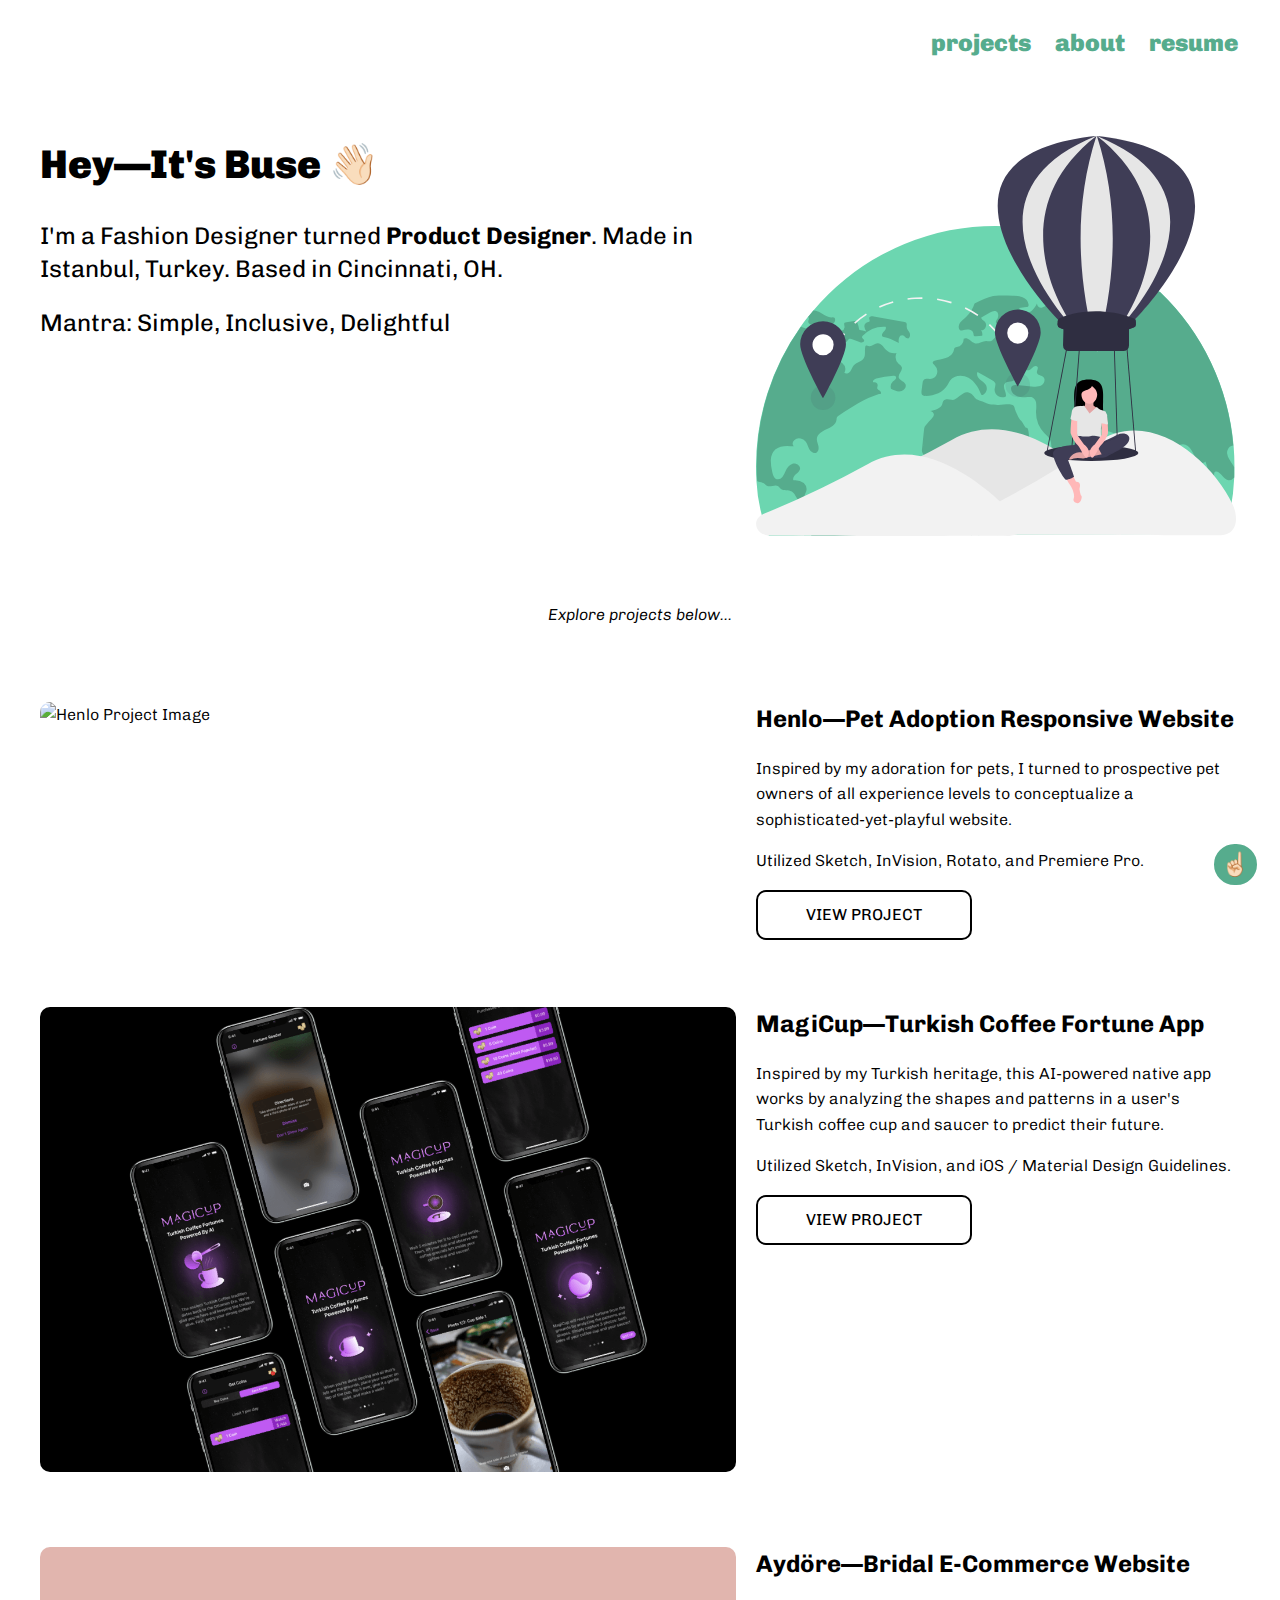
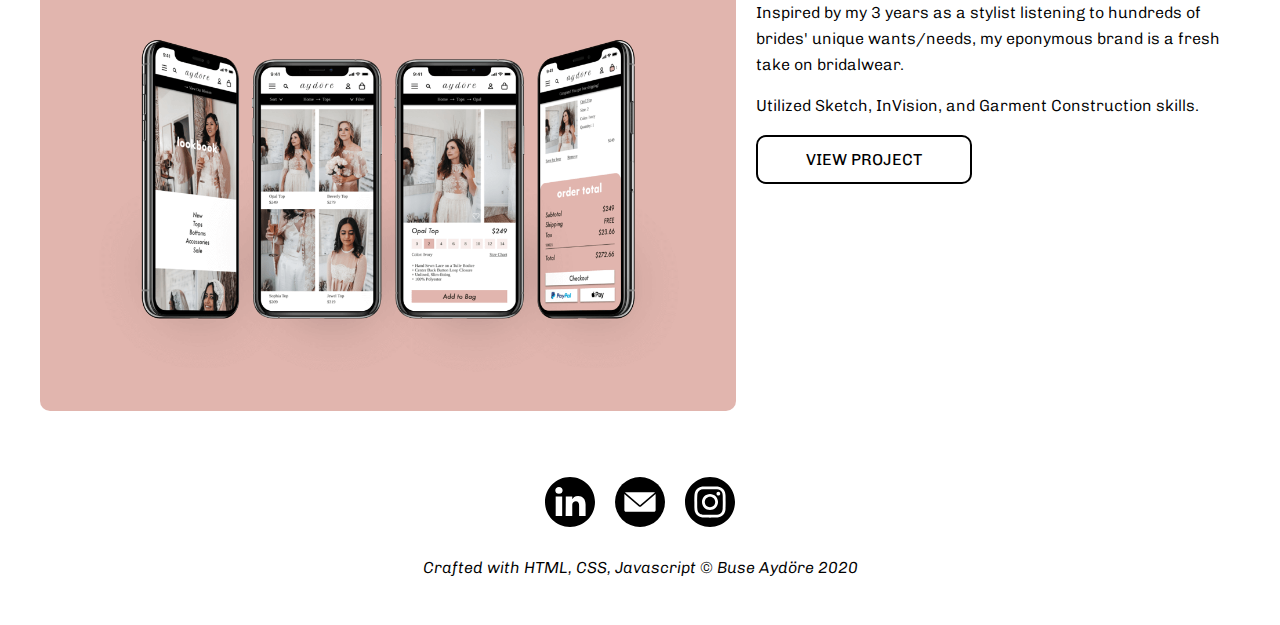
==== commit c184cd88: "Beautify" ====
--- a/index.html
+++ b/index.html
@@ -1,129 +1,296 @@
 <!DOCTYPE html>
 <html lang="en" dir="ltr">
-  <head>
-    <meta charset="utf-8">
-    <title>Buse Aydöre UI/UX Designer Cincinnati</title>
-    <link href="img/favicon.ico" rel="shortcut icon">
-    <link rel="stylesheet" type="text/css" href="https://cdnjs.cloudflare.com/ajax/libs/normalize/8.0.1/normalize.min.css">
-    <link rel="preconnect" href="https://fonts.gstatic.com">
-    <link href="https://fonts.googleapis.com/css2?family=Chivo:ital,wght@0,400;0,900;1,300&display=swap" rel="stylesheet">
-    <link rel="stylesheet" type="text/css" href="css/style.css">
-    <meta name="viewport" content="width=device-width, initial-scale=1">
-  </head>
-
-  <body>
-    <header>
-        <nav class="container">
-          <ul class="navigation">
-            <li><a href="index.html" class="button-nav">projects</a>
-              <ul class="dropdown-content">
-                <li><a href="henlo.html" class="button-nav">Pet Adoption Website</a></li>
-                <li><a href="#" class="button-nav">Fortune Reader App</a></li>
-                <li><a href="#" class="button-nav">E-commerce Website</a></li>
-              </ul>
-            </li>
-            <li><a href="about.html" class="button-nav">about</a></li>
-            <li><a href="files/resume.pdf" class="button-nav" target="_blank">resume</a></li>
+
+<head>
+  <!-- Global site tag (gtag.js) - Google Analytics -->
+  <script async src="https://www.googletagmanager.com/gtag/js?id=G-EP5NY8W1RN"></script>
+  <script>
+    window.dataLayer = window.dataLayer || [];
+
+    function gtag() {
+      dataLayer.push(arguments);
+    }
+    gtag('js', new Date());
+
+    gtag('config', 'G-EP5NY8W1RN');
+  </script>
+  <meta charset="utf-8">
+  <title>Buse Aydöre UI/UX Designer Cincinnati</title>
+  <link href="img/favicon.ico" rel="shortcut icon">
+  <link rel="stylesheet" type="text/css" href="https://cdnjs.cloudflare.com/ajax/libs/normalize/8.0.1/normalize.min.css">
+  <link rel="preconnect" href="https://fonts.gstatic.com">
+  <link href="https://fonts.googleapis.com/css2?family=Chivo:ital,wght@0,400;0,900;1,300&display=swap" rel="stylesheet">
+  <link rel="stylesheet" type="text/css" href="css/style.css">
+  <meta name="viewport" content="width=device-width, initial-scale=1">
+</head>
+
+<body>
+  <header>
+    <nav class="container">
+      <ul class="navigation">
+        <li><a href="index.html" class="button-nav">projects</a>
+          <ul class="dropdown-content">
+            <li><a href="henlo.html" class="button-nav">Pet Adoption Website</a></li>
+            <li><a href="#" class="button-nav">Fortune Reader App</a></li>
+            <li><a href="#" class="button-nav">E-commerce Website</a></li>
           </ul>
-        </nav>
-    </header>
-
-    <main>
-      <!--Hero Section-->
-      <div id="hero">
-        <div class="container">
-          <div class="row">
-            <div class="column col-md-6 col-lg-7">
-              <h1>Hey—It's Buse &#128075;&#127995;</h1>
-              <h2>I'm a Fashion Designer turned <b>Product Designer</b>. Made in Istanbul, Turkey. Based in Cincinnati, OH.</h2>
-              <h2>Mantra: Simple, Inclusive, Delightful</h2>
-            </div>
-            <picture class="column col-md-6 col-lg-5">
-            <svg id="illustration" xmlns="http://www.w3.org/2000/svg" viewBox="0 0 272.55 227.17"><defs><style>.cls-1{fill:#6cd6b0;}.cls-2{fill:#56ac8d;}.cls-3,.cls-4{fill:none;stroke:#f2f2f2;stroke-miterlimit:10;stroke-width:0.93px;}.cls-4{stroke-dasharray:8.37 8.37;}.cls-5{fill:#fff;}.cls-6,.cls-7{fill:#3f3d56;}.cls-6{opacity:0.1;}.cls-8{fill:#e6e6e6;}.cls-9{fill:#f2f2f2;}.cls-10{fill:#2f2e41;}.cls-11{fill:#ffb8b8;}.cls-12{opacity:0.1;isolation:isolate;}</style></defs><g id="world"><path id="globe" class="cls-1" d="M7.3,227a91.46,91.46,0,0,1-7-30.52q-.29-4.35-.28-8.74a136.62,136.62,0,0,1,25-79c1.31-1.86,2.66-3.68,4.07-5.48,1-1.24,2-2.46,3-3.67A135.24,135.24,0,0,1,221.34,81.49q2.46,2,4.81,4.11,1.89,1.68,3.71,3.45a136.64,136.64,0,0,1,41.35,87.17c.32,3.8.47,7.63.47,11.5v.81c0,2.06-.07,4.11-.17,6.14a114.28,114.28,0,0,1-5.68,31.13"/><path id="america" class="cls-2" d="M80.56,227A7.47,7.47,0,0,1,77,225.51c-1-.7-1-2.11-1.21-3.29a9.2,9.2,0,0,0-7.43-7.45c-1.4-.22-2.92-.14-4.12-.91s-1.76-2.24-2.71-3.33c-1.53-1.73-3.94-2.35-6.2-2.88l-9.18-2.16c-1.63-.39-3.72-.59-4.61.84a6,6,0,0,0-.53,1.72,5.35,5.35,0,0,1-5,3.75,5.93,5.93,0,0,0-3.47-2.7,22.78,22.78,0,0,1-2.83-.66,4,4,0,0,1-1.81-5.3L28,203a4.94,4.94,0,0,0-.85-5.92,8,8,0,0,0-5.91-1.6c-.55-1.2.37-2.55,1.35-3.42s2.19-1.72,2.41-3c.34-2-2.27-3.59-4.25-3s-3.24,2.54-4.07,4.43A13.33,13.33,0,0,1,15,193.58a3.23,3.23,0,0,1-3.12,1.28c-1.63-.42-2.25-2.36-2.62-4a26.16,26.16,0,0,1-.87-6.7,8.74,8.74,0,0,1,2.53-6.09c2.7-2.49,6.86-2.25,10.51-1.85a2.68,2.68,0,0,1,.28-3.53,4,4,0,0,1,3.64-.89,5,5,0,0,1,2.81,1.68c1,1.27,1.34,3,2.12,4.41s2.55,2.67,4,1.9c1.25-.67,1.45-2.4,1.14-3.78s-1-2.72-.86-4.13c.21-2.69,3-4.31,5.47-5.42s5.27-2.6,5.66-5.27a4.89,4.89,0,0,1,.3-1.52,2.89,2.89,0,0,1,1.1-1c7.18-4.75,14.49-9.56,22.7-12.15.43-.14.47,0,.91-.09.61-.36.2-1.33-.38-1.72S69,144,68.8,143.3c-.1-.51.2-1,.27-1.52a1.88,1.88,0,0,0-1.76-2,1.77,1.77,0,0,0-.72.09c-.65-.87.65-1.89,1.7-2.18A46.3,46.3,0,0,1,78,136.11a1.75,1.75,0,0,1,1.1.18,1.33,1.33,0,0,1,.09,1.81,11.06,11.06,0,0,1-1.48,1.34,4.07,4.07,0,0,0-1.06,4.08c1.72.87,3.58,1.77,5.48,1.47s3.57-2.45,2.68-4.15-3.32-2-3.75-3.68c-.5-2,2.38-3.85,1.73-5.83-.28-.88-1.15-1.4-1.82-2a5.48,5.48,0,0,1-1.2-6.07,6.91,6.91,0,0,1-6-1.9c-1.45-1.45-2.6-3.77-4.66-3.69-1.89,0-3.51,2.26-5.28,1.59-.44-.17-.89-.5-1.31-.31a1.08,1.08,0,0,0-.49.81c-.45,2.14.32,4.59-.85,6.44-1.27,2-4.21,2.3-5.75,4.12-.84,1-1.16,2.31-1.93,3.35s-2.4,1.71-3.33.8a4.57,4.57,0,0,0-1.24-5.57,11.48,11.48,0,0,0-2.75-1.34,16.47,16.47,0,0,1-3.07-1.71,3.06,3.06,0,0,1-1.13-1.21,2.79,2.79,0,0,1,.08-1.91,7.79,7.79,0,0,1,6.21-5.14c1.22-.17,2.65-.12,3.47-1,.43-.5.65-1.25,1.28-1.44a1.78,1.78,0,0,1,1.18.14l4.59,1.61a3,3,0,0,0,1.63.27,1.09,1.09,0,0,0,1-1.16c-.15-.76-1.32-1.12-1.21-1.89a1.23,1.23,0,0,1,.38-.65,16.43,16.43,0,0,1,13-5.14c.58,1-.33,2.08-1.1,2.89S71,113.41,72,114a2.6,2.6,0,0,0,1.22.28,10.62,10.62,0,0,1,3.25,1q2.38,1,4.67,2.27a5.8,5.8,0,0,1,.11-3,2,2,0,0,1,2.41-1.31c.91.35,1.38,1.56,2.35,1.67,1.29.15,1.81-1.77,1.27-3s-1.62-2.18-1.7-3.49c-.07-.87.27-2-.43-2.48a1.77,1.77,0,0,0-.83-.3l-17.5-3.21c-1-.2-2.53,0-2.58,1,0,.59.5,1.18.27,1.72s-1.07.53-1.66.73a2.26,2.26,0,0,0-1.3,2.39A6.42,6.42,0,0,0,62.6,111c-1.14-.47-2.86-.56-4-1a15.48,15.48,0,0,0-1-3.85A1.35,1.35,0,0,0,56.06,105l-.24,0-4.51.69a1.76,1.76,0,0,0-1,.4c-.59.62,0,1.61,0,2.47a2.3,2.3,0,0,1-1.79,2,6.73,6.73,0,0,1-2.86,0l-6.31-1a10.35,10.35,0,0,0,4.77-3.19c.83-1,1.28-2.83.07-3.29A2.68,2.68,0,0,0,43,103c-2.86,0-5.12-2.37-7.79-3.38a7.61,7.61,0,0,0-2.63-.49l-3,3.67.18.11c.74.61-.18,1.77-.07,2.72.13,1.23,1.76,1.5,3,1.62s2.79,1.12,2.21,2.22c-3.1,1.07-6.24,0-9.41-1.2a135.85,135.85,0,0,0-25.1,78.9c0,2.94.1,5.84.28,8.73a3.46,3.46,0,0,0,.85.45c.93.36,2,.29,2.86.79.67.4,1.13,1.11,1.81,1.48,1.94,1.06,4.63-1,6.44.29A16.94,16.94,0,0,1,14,200.26c1.67,1.45,4.42.48,6.35,1.56,1.25.7,1.89,2.09,2.55,3.36,1.67,3.15,4.36,6.25,7.92,6.51a19.87,19.87,0,0,1,3.36.11c1.09.25,2.17,1.2,2,2.31-.3,1.9.64,4,.38,5.89-.45,3.48-4.83,3.5-5.25,7"/><path id="eurasia" class="cls-2" d="M271.56,193.87a4.14,4.14,0,0,1-3.14,1.59c-2.9-.25-4.13-4.44-7-4.91a1.11,1.11,0,0,0-.76.08c-.42.23-.5.8-.53,1.29-.12,2.39-.22,4.88.72,7.09,1.36,3.23,4.9,5.94,4.16,9.37-4-1.85-6.07-6.33-7-10.63s-1.1-8.81-2.79-12.88c-1.29,1.64-4,.29-5.15-1.44s-1.8-3.53-2.88-5.19-2.73-3.14-4.7-3.23-3.87,1.32-5.45,2.67a12.73,12.73,0,0,0-3.39,3.77c-1.1,2.23-.82,4.85-.87,7.33-.06,2.67-.62,5.5-2.45,7.47s-5.2,2.65-7.22.88a8.13,8.13,0,0,1-2-3.64A174.71,174.71,0,0,1,215.62,174c-.34,1.51-1.67,3.45-2.93,2.57a2.64,2.64,0,0,1-.67-.88c-2.36-4-6.71-6.38-11.12-7.82s-9-2.09-13.39-3.67a34.26,34.26,0,0,1-7-3.47,5.5,5.5,0,0,0-.33,5.59,4.47,4.47,0,0,0,5,2.11c1-.31,1.79-1,2.74-1.32s2.25-.16,2.67.76-.21,2,.1,2.88c.45,1.41,2.58,1.52,3.32,2.8a2.59,2.59,0,0,1-.69,3,12.88,12.88,0,0,1-2.81,1.73c-3.12,1.73-5.34,4.69-8.07,7s-6.58,4-9.83,2.51c.77-3.92-3.9-6.8-4.76-10.71-.29-1.29-.14-2.66-.54-3.91-.59-1.82-2.2-3.07-3.52-4.44a17.43,17.43,0,0,1-4.78-12.68,17.76,17.76,0,0,0,0-4.83c-.37-1.57-1.68-3.1-3.29-3-3.69.17-8.34.45-10.27-2.7-.7-1.13-1-2.77,0-3.63a3.47,3.47,0,0,1,2.66-.46l8.32.82c1.94.18,4,.34,5.71-.67s2.4-3.71.85-4.91c-1.12-.87-3.15-.83-3.48-2.21-.27-1.16,1-2.47.31-3.45-.49-.68-1.6-.5-2.28,0a14.53,14.53,0,0,1-1.92,1.68c-1.33.69-2.91,0-4.34-.42s-3.34-.48-4,.85.68,3.43-.08,4.91c-1,2-4.46.85-5.89,2.54-1.64,1.93,1.11,4.83.57,7.3a4.56,4.56,0,0,1-4.49-.26,4.36,4.36,0,0,1-1.88-4c.13-1.12.72-2.26.33-3.31a3.81,3.81,0,0,0-2-1.79q-4-2.25-8.08-4.47c-.75,1.39.2,3.11,1.39,4.16s2.66,1.83,3.44,3.21a4.21,4.21,0,0,1-1.58,5.55,1,1,0,0,1-.81.14,1.18,1.18,0,0,1-.52-.7c-1.42-3.65-3.56-7.24-7-9.15s-8.34-1.51-10.58,1.69c-.53.77-.9,1.64-1.36,2.45-2.46,4.28-7.75,6.3-12.69,6.17a2.48,2.48,0,0,1-1.39-.32c-.8-.55-.76-1.72-.64-2.69.18-1.36.35-2.72.52-4.08a3.3,3.3,0,0,1,.9-2.24c.92-.72,2.24-.27,3.41-.29a4.3,4.3,0,0,0,3.91-3,4.83,4.83,0,0,0-1.36-4.82c-.53-.51-1.24-1.14-1-1.82a1.52,1.52,0,0,1,1-.7c2.09-.6,4.31-.76,6.36-1.49s4.06-2.18,4.55-4.31c.15-.65.21-1.43.8-1.76a2.66,2.66,0,0,1,.93-.19,4.52,4.52,0,0,0,3.87-4.7c1-.69,2.37-.18,3.32.55a9.25,9.25,0,0,0,2.95,2c2.17.59,4.26-1.33,6.5-1.34,1,0,1.93.34,2.81,0s1.44-1.22,2.13-1.87,1.9-1.07,2.54-.36c-.19-1.34-.36-2.68-.55-4a7.91,7.91,0,0,0,6.44-1.17l-7-2.37a1.46,1.46,0,0,1-.66-.35c-.51-.55,0-1.4.41-2,1-1.5,1.16-4-.48-4.7-1.11-.51-2.38.1-3.45.69L127.93,103c-.16,1,1,1.53,1.77,2.18a3,3,0,0,1-1.94,5.17,3.66,3.66,0,0,1,.66,3.13l-3.44.25a1.48,1.48,0,0,1-1.12-.22c-.37-.33-.31-.9-.4-1.39a3,3,0,0,0-2.53-2.2,8.74,8.74,0,0,0-3.52.33,2.15,2.15,0,0,1-1.52,0,1.5,1.5,0,0,1-.6-.76,3.89,3.89,0,0,1,.78-3.73A22.18,22.18,0,0,1,119,103a17.09,17.09,0,0,0,5.1-7.89c1.89-.8,3.85-1.87,5.75-2.67a23.08,23.08,0,0,1,4.79-1.61,22.23,22.23,0,0,1,4.68-.22c2.14,0,4.29.07,6.42.12a15.33,15.33,0,0,1,5.62.81,5.26,5.26,0,0,1,3.43,4.18,1.3,1.3,0,0,1-.42,1.18,1.54,1.54,0,0,1-.81.19c-1.77,0-2.53.5-4.3.57,1.12,1.19,2.39,2.46,4,2.67,2.88.37,5-2.61,6.28-5.2a2.54,2.54,0,0,0,2.64,2.35,5.26,5.26,0,0,0,2-.78,39.22,39.22,0,0,1,18.62-4.81,2,2,0,0,1,1.53-2.21c1.33-.26,2.52.88,3.16,2.07s1,2.56,2,3.45,3,.85,3.37-.43-.9-2.3-2-3-2.2-2.07-1.47-3.15A95.87,95.87,0,0,1,206.06,86a7,7,0,0,0,2.79-.49,2.17,2.17,0,0,0,1.3-2.29,6.35,6.35,0,0,1-6.6-2.49c5.75-.47,11.77-.89,17.29.4l4.84,4.11c-.92,1-2.14,1.85-1.47,2.81a2,2,0,0,0,1.7.58c1.17,0,2.34,0,3.5,0A136.17,136.17,0,0,1,271,175.69c-2-.07-3.74,2.4-3.49,4.55.29,2.5,2.1,4.51,3.39,6.66a10.23,10.23,0,0,1,.57,1.09Z"/><path class="cls-3" d="M38.75,147c-.08-1.34-.11-2.67-.09-4"/><path class="cls-4" d="M39.54,134.68c4.44-22.88,25-40.94,50.72-42.53,27.27-1.7,51.05,15.66,56.72,39.95"/><path class="cls-3" d="M147.76,136.22c.19,1.31.32,2.64.41,4"/><g id="pin1"><circle class="cls-5" cx="148.65" cy="111.88" r="9.18"/><circle class="cls-6" cx="148.65" cy="141.33" r="6.97"/><path class="cls-7" d="M148.65,98.58a13,13,0,0,0-13,13h0c0,7.17,13,30.72,13,30.72s13-23.55,13-30.72a13,13,0,0,0-13-13Zm0,19.32a6,6,0,1,1,6-6,6,6,0,0,1-6,6Z"/></g><g id="pin2"><circle class="cls-5" cx="38.08" cy="118.54" r="9.18"/><circle class="cls-6" cx="38.08" cy="148.63" r="6.97"/><path class="cls-7" d="M38.08,105.24a13,13,0,0,0-13,13c0,7.17,13,30.71,13,30.71s13-23.54,13-30.71A13,13,0,0,0,38.08,105.24Zm0,19.32a6,6,0,1,1,6-6,6,6,0,0,1-6,6Z"/></g><path id="africa" class="cls-2" d="M99,156.11c1.1.25,2.17,1.21,2,2.31-.31,1.91-5.23,5.61-5.48,7.51-.45,3.49-.81,8.24-1.23,11.72,0,.77,1.24-3.32,1.15-2.56-.22.91-.91,1.65-1.15,2.56-.46,1.72.77,3.44,2.12,4.59s3,2.17,3.71,3.78.4,3.72.65,5.58c.56,4.08,4.08,7.1,7.7,9.05a8,8,0,0,1,3,2.19c.93,1.34.84,3.12,1.15,4.72.76,3.93,4.07,7.17,4.16,11.17a15.23,15.23,0,0,1-1.2,6.73c-1,2.82,4.27-3.24,4.69-.29,5.37,4.56-1.61-2.51,4.39,1.17l2.06.3c.23-1.26,2.85-.51,1.75-1.18,1-.37,1.88,1.34,2.64.59s2.82,1,2.34,0c1.64.2.69,1,1.76-.29.87-1,1.41,1.62,1.07.35s.88,1.52.87.19c3.89,0,3.58.19,7.61.07-.54-1.83,1.73-.27.08-1.21,0,0,0,0,0,0,1.69-.31,3.22-2.33,3.75-4a10.06,10.06,0,0,0,.08-5.14,2.72,2.72,0,0,1-.06-1.33h0a2.63,2.63,0,0,1,1.36-1.31l8.47-4.87a5.06,5.06,0,0,0,1.35-1,4,4,0,0,0,.3-3.91,20.38,20.38,0,0,1-1.36-3.86c-.52-4.06,3.83-7,5.3-10.8a16.18,16.18,0,0,0,.8-4.73c.12-1.73,6.4,6.73,5.09,5.63s-9.53-11.29-10.86-12.28-1.63-2.66-3-3.4-.78-7.92-2.13-8.24c-2.36-.54,2.42.25,0,0-1.35-.15-2.43-3.64-3.54-4.43s-3.36-5.89-3.54-7.08c-.68-3.79-6.84-1.09-10.63-1.77-1.41-.23-4.12-.12-5.32-.89s-5.24-1.57-6.2-2.66c-1.52-1.73-2.17-3-4.43-3.54-3.06-.71-6.33,5-9.39,4.25-1.62-.39-3.72-.6-4.6.83a6.25,6.25,0,0,0-.54,1.72c-.68,2.2-4.49,3.71-6.79,3.75"/></g><g id="clouds"><path class="cls-8" d="M65.42,217.31c-11.41,0-14.68-15.69-4.2-20.23a538.5,538.5,0,0,0,49.9-24.53c31.64-17.87,66.37,7.94,86.29,27.5a10.55,10.55,0,0,1-7.52,18.07c-18.92-.26-47.31-.58-79-.73C94.57,217.31,79.13,217.29,65.42,217.31Z"/><path class="cls-9" d="M144.78,226.37c-11.46,0-15.48-14.16-5.51-19.42a478.94,478.94,0,0,0,53.44-32.5c30.51-21.71,66.36,9.5,78.08,35.07,2.89,6.31,3.46,17.25-8.06,17.25-16.05,0-42.22-.17-70.21-.32C175.09,226.35,158.78,226.34,144.78,226.37Z"/><path class="cls-9" d="M8,226.91c-8.38,0-11-9.31-3.55-12.4a565.23,565.23,0,0,0,58.9-28.15c32.53-18.2,68.56,13.26,85.17,30.94,4.08,4.35,1.73,9.85-5,9.76-17-.23-47.54.22-80.44.09C41.89,227.07,23,227,8,226.91Z"/></g><g id="girlballoon"><path d="M198.23,159.13s-1.49-.18-1.14-8.23-.18-12.68-8.23-12.68H189c-8,0-8.58,4.63-8.23,12.68s-1.13,8.23-1.13,8.23Z"/><path class="cls-7" d="M214.62,108.73c-20.88,7.92-37.55,2.08-42.12.14a2.07,2.07,0,0,1-1.24-1.89h0a2.33,2.33,0,0,1,.08-.59,2.18,2.18,0,0,1,2.69-1.51c20.91,5.82,35.63,1.51,40.21-.2a1.07,1.07,0,0,1,.39-.07,1.11,1.11,0,0,1,1.11,1.11v1.39A1.73,1.73,0,0,1,214.62,108.73Z"/><g id="seat"><rect class="cls-10" x="147.65" y="145.81" width="68.11" height="0.5" transform="translate(22.31 316.19) rotate(-85.66)"/><rect class="cls-10" x="212.27" y="106.01" width="0.5" height="74.14" transform="translate(-11.26 18.35) rotate(-4.82)"/><rect class="cls-10" x="134.56" y="142.83" width="75.2" height="0.5" transform="translate(-0.59 285.44) rotate(-79.22)"/><rect class="cls-10" x="204.03" y="111.87" width="0.5" height="68.17" transform="translate(-4.6 6.66) rotate(-1.85)"/><ellipse class="cls-10" cx="190.38" cy="180.02" rx="26.75" ry="4.5"/></g><path class="cls-11" d="M175.8,194.08s1.55,2.54,3.17,5.15a13,13,0,0,1,1.53,4,5.55,5.55,0,0,1-.17,2.83c-.2.61-.11,1.48,1.32,2.23,2.54,1.34,3.81-3.31,3.11-4s-1.06-4-1.06-4c1.34-4.37-2-3.95-2-3.95l-1.83-3.74Z"/><path class="cls-7" d="M182.5,170.31c-.71.28-1.55,5.22-1.55,5.22l1.76,7.19,10.94-.07s3.24-1.69,4-4.44-2.54-8.12-2.54-8.12-3.95-.07-5.29-.77-5.37.28-5.37.28S183.2,170,182.5,170.31Z"/><path class="cls-11" d="M186.8,150.13a17.92,17.92,0,0,1,.07,2.54c-.07,1.13-1.2.77-1.2.77l-1.2.85,1.2,3.32,1.63,1.55,5.29-1.34,1.55-2.61a5,5,0,0,0-2-1.77c-1-.35-.35-3.31-.35-3.31Z"/><path class="cls-12" d="M186.8,150.13a17.92,17.92,0,0,1,.07,2.54c-.07,1.13-1.2.77-1.2.77l-1.2.85,1.2,3.32,1.63,1.55,5.29-1.34,1.55-2.61a5,5,0,0,0-2-1.77c-1-.35-.35-3.31-.35-3.31Z"/><path class="cls-11" d="M193.74,146.8c0,2.91-2,5.27-4.47,5.27s-4.48-2.36-4.48-5.27,4.66-1.82,6-4.85C190.8,142,193.74,143.89,193.74,146.8Z"/><path class="cls-8" d="M186.31,153.16s-1.48.14-3.88.28a3.61,3.61,0,0,0-3,2.69l3,3.31s-.07,4-.43,4.73.5,6.14.5,6.14,5.78.63,7.76,0,5.71.7,5.71.7-.42-5.15.15-6.35,0-3.95,0-3.95,2.46-3.74,2.39-4.09-2.82-1.2-3-1.2a17.37,17.37,0,0,1-2-1.55l-4.09,3.74Z"/><path class="cls-7" d="M192.83,182.69s2.44,0,4.13,0,4.52-2,4.52-2,8.68-3.74,10.23-7.55-3.32-5.15-6.49-3.46S194.14,175,194.14,175Z"/><path class="cls-7" d="M185.6,181.17l-8.46,2.61s3.45,9.1,3.45,9.6-3.59,2-4.58,1.83-6.42-9-7.34-14.32,13.26-5.43,13.26-5.43Z"/><path class="cls-11" d="M197,180.54l-8.61,1.92a6.14,6.14,0,0,1-3.74.55,10.9,10.9,0,0,0-4.3.07,8.55,8.55,0,0,1-2.26.7c-.49-.07,0-1.76,2.26-3.24a6.09,6.09,0,0,1,4.59-.85s1.69-1.27,2.47-.92,7.76-2.11,7.76-2.11Z"/><path class="cls-12" d="M197,180.54l-8.61,1.92a6.14,6.14,0,0,1-3.74.55,10.9,10.9,0,0,0-4.3.07,8.55,8.55,0,0,1-2.26.7c-.49-.07,0-1.76,2.26-3.24a6.09,6.09,0,0,1,4.59-.85s1.69-1.27,2.47-.92,7.76-2.11,7.76-2.11Z"/><path class="cls-12" d="M209.77,173c1.48,1-7.34,6.84-8.82,7.12s-4.2.62-4.2.62l-2.64-4s3.87-3.3,5.07-3.58,5.51-2.12,5.51-2.12A24.35,24.35,0,0,1,209.77,173Z"/><path class="cls-7" d="M210.65,173c1.48,1-7.34,6.84-8.82,7.12l-5.36,1.06-2.33-4.51s4.73-3.25,5.93-3.53,5.5-2.12,5.5-2.12A24.35,24.35,0,0,1,210.65,173Z"/><g id="balloon"><path class="cls-8" d="M247.72,42.46c0,35.51-49.71,79.72-53.91,79.72-4.83,0-55.1-44.21-55.1-79.72S187.82-.08,193.57,0C203.85.15,247.72,6.94,247.72,42.46Z"/><path class="cls-7" d="M193.57,0c12.65,39.15,11.37,80-.09,122.13C200.39,122.17,258.16,50.14,193.57,0Z"/><path class="cls-7" d="M193.57,0c76,30.75,30.47,94.09.24,122.18C209.55,116.44,310.56,12.53,193.57,0Z"/><path class="cls-7" d="M193,0c-76,30.75-30.47,94.09-.24,122.18C177,116.44,76,12.53,193,0Z"/><path class="cls-7" d="M193.29,0c-12.63,39.14-11.32,80,.18,122.13C186.55,122.16,128.73,50.16,193.29,0Z"/></g><path id="balloon_base" data-name="balloon base" class="cls-10" d="M215,103.71c-20.95-8.1-37.73-2.33-42.45-.33a2.19,2.19,0,0,0-1.33,2V107a.78.78,0,0,0,0,.26,0,0,0,0,0,0,0,2.07,2.07,0,0,0,1.19,1.58c.55.23,1.28.52,2.17.84l-.24,9.12a3.26,3.26,0,0,0,3.26,3.35h30.94a3.26,3.26,0,0,0,3.26-3.26v-9.23c.9-.3,1.81-.61,2.73-1a1.73,1.73,0,0,0,1.12-1.62v-2.36A1.12,1.12,0,0,0,215,103.71Z"/><path class="cls-11" d="M199.39,159.65s.85,8.12.43,9.39-1.91,4.72-3.81,6.42-4.59,10.23-6.07,6.13,2.4-6.35,2.4-6.35l3.89-5.47,0-8.9Z"/><path class="cls-8" d="M195.9,159.16l-1,3.74s1.48.56,1.45.25,2.78.81,3.34.59-.35-1.62-.28-3.88a4.77,4.77,0,0,0-.92-3.31h-.91Z"/><path class="cls-11" d="M182.38,160.87l0,8.9,3.89,5.47s3.88,2.26,2.4,6.35-4.17-4.44-6.07-6.13-3.39-5.15-3.81-6.42.42-9.39.42-9.39Z"/><path class="cls-8" d="M183.42,158s-.29,3.46-.85,3.81-4.3-.92-4-1.41a34.7,34.7,0,0,0,.84-4.23l1.49-.85Z"/></g></svg>
-            </picture>
-          </div>
-        </div>
-      </div>
-
-      <!--Project Intros-->
-      <div id="hint">
-        <div class="container">
-          <h3>Explore projects below...</h3>
-        </div>
-      </div>
-
-      <!--Project 1 Henlo-->
-      <div id="henlo">
-        <div class="container">
-          <div class="row">
-            <picture class="column col-md-6 col-lg-7">
-              <img src="img/home/henlo@2x.jpg" alt="Henlo Project Image">
-            </picture>
-            <div class="column col-md-6 col-lg-5">
-              <h2><b>Henlo—Pet Adoption Responsive Website</b></h2>
-              <p>Inspired by my adoration for pets, I turned to prospective pet owners of all experience levels to conceptualize a sophisticated-yet-playful website.</p>
-              <p>Utilized Sketch, InVision, Rotato, and Premiere Pro.</p>
-              <a href="henlo.html" class="button">View Project</a>
-            </div>
-          </div>
-        </div>
-      </div>
-
-      <!--Project 2 MagiCup-->
-      <div id="magicup">
-        <div class="container">
-          <div class="row">
-            <picture class="column col-md-6 col-lg-7">
-              <img src="img/home/magicup@2x.png" alt="MagiCup Project Image">
-            </picture>
-            <div class="column col-md-6 col-lg-5">
-              <h2><b>MagiCup—Turkish Coffee Fortune App</b></h2>
-              <p>Inspired by my Turkish heritage, this AI-powered native app works by analyzing the shapes and patterns in a user's Turkish coffee cup and saucer to predict their future.</p>
-              <p>Utilized Sketch, InVision, and iOS / Material Design Guidelines.</p>
-              <!--Update link when HTML doc is ready-->
-              <a href="#" class="button">View Project</a>
-            </div>
-          </div>
-        </div>
-      </div>
-
-      <!--Project 3 Aydore Bridal-->
-      <div id="aydore">
-        <div class="container">
-          <div class="row">
-            <picture class="column col-md-6 col-lg-7">
-              <img src="img/home/aydore@2x.png" alt="Aydore Project Image">
-            </picture>
-            <div class="column col-md-6 col-lg-5">
-              <h2><b>Aydöre—Bridal E-Commerce Website</b></h2>
-              <p>Inspired by my 3 years as a stylist listening to hundreds of brides' unique wants/needs, my eponymous brand is a fresh take on bridalwear.</p>
-              <p>Utilized Sketch, InVision, and Garment Construction skills.</p>
-              <!--Update link when HTML doc is ready-->
-              <a href="#" class="button">View Project</a>
-            </div>
-          </div>
-        </div>
-      </div>
-    </main>
-    <!--Footer-->
-    <footer id="footer">
-      <!--Sticky Float to Top Button-->
-        <div class="sticky-parent">
-          <button id="sticky">&#9757;&#127995;</button>
-        </div>
-        <div class="container">
-          <ul class="social">
-              <li><a id="linkedin" href="https://linkedin.com/in/buseaydore" class="button-footer" target="_blank"><svg height="100%" style="fill-rule:evenodd;clip-rule:evenodd;stroke-linejoin:round;stroke-miterlimit:2;" version="1.1" viewBox="0 0 512 512" width="100%" xml:space="preserve" xmlns="http://www.w3.org/2000/svg" xmlns:serif="http://www.serif.com/" xmlns:xlink="http://www.w3.org/1999/xlink"><path d="M256,0c141.29,0 256,114.71 256,256c0,141.29 -114.71,256 -256,256c-141.29,0 -256,-114.71 -256,-256c0,-141.29 114.71,-256 256,-256Zm-80.037,399.871l0,-199.921l-66.464,0l0,199.921l66.464,0Zm239.62,0l0,-114.646c0,-61.409 -32.787,-89.976 -76.509,-89.976c-35.255,0 -51.047,19.389 -59.889,33.007l0,-28.306l-66.447,0c0.881,18.757 0,199.921 0,199.921l66.446,0l0,-111.65c0,-5.976 0.43,-11.95 2.191,-16.221c4.795,-11.935 15.737,-24.299 34.095,-24.299c24.034,0 33.663,18.34 33.663,45.204l0,106.966l66.45,0Zm-272.403,-296.321c-22.74,0 -37.597,14.95 -37.597,34.545c0,19.182 14.405,34.544 36.717,34.544l0.429,0c23.175,0 37.6,-15.362 37.6,-34.544c-0.43,-19.595 -14.424,-34.545 -37.149,-34.545Z"/></svg></a></li>
-              <li><a id="email" href="mailto:buse.aydore@gmail.com" class="button-footer" target="_blank"><svg id="Layer_1" style="enable-background:new 0 0 128 128;" version="1.1" viewBox="0 0 128 128" xml:space="preserve" xmlns="http://www.w3.org/2000/svg" xmlns:xlink="http://www.w3.org/1999/xlink"><style type="text/css">
-              	.st0{fill:#FFFFFF;}
-              </style><g><circle cx="64" cy="64" r="64"/></g><g><g><path class="st0" d="M64,28"/></g></g><g><g><path class="st0" d="M64,72.4l38.2-32.7c-0.6-0.4-1.4-0.7-2.2-0.7H28c-0.8,0-1.6,0.3-2.2,0.7L64,72.4z"/></g><g><path class="st0" d="M66.6,75.4c-1.5,1.3-3.7,1.3-5.2,0L24,43.5V85c0,2.2,1.8,4,4,4h72c2.2,0,4-1.8,4-4V43.4L66.6,75.4z"/></g></g></svg></a></li>
-              <li><a id="instagram" href="https://www.instagram.com/heyitsbuse/" class="button-footer" target="_blank"><svg height="100%" style="fill-rule:evenodd;clip-rule:evenodd;stroke-linejoin:round;stroke-miterlimit:2;" version="1.1" viewBox="0 0 512 512" width="100%" xml:space="preserve" xmlns="http://www.w3.org/2000/svg" xmlns:serif="http://www.serif.com/" xmlns:xlink="http://www.w3.org/1999/xlink"><path d="M256,0c141.29,0 256,114.71 256,256c0,141.29 -114.71,256 -256,256c-141.29,0 -256,-114.71 -256,-256c0,-141.29 114.71,-256 256,-256Zm0,96c-43.453,0 -48.902,0.184 -65.968,0.963c-17.03,0.777 -28.661,3.482 -38.839,7.437c-10.521,4.089 -19.444,9.56 -28.339,18.455c-8.895,8.895 -14.366,17.818 -18.455,28.339c-3.955,10.177 -6.659,21.808 -7.437,38.838c-0.778,17.066 -0.962,22.515 -0.962,65.968c0,43.453 0.184,48.902 0.962,65.968c0.778,17.03 3.482,28.661 7.437,38.838c4.089,10.521 9.56,19.444 18.455,28.34c8.895,8.895 17.818,14.366 28.339,18.455c10.178,3.954 21.809,6.659 38.839,7.436c17.066,0.779 22.515,0.963 65.968,0.963c43.453,0 48.902,-0.184 65.968,-0.963c17.03,-0.777 28.661,-3.482 38.838,-7.436c10.521,-4.089 19.444,-9.56 28.34,-18.455c8.895,-8.896 14.366,-17.819 18.455,-28.34c3.954,-10.177 6.659,-21.808 7.436,-38.838c0.779,-17.066 0.963,-22.515 0.963,-65.968c0,-43.453 -0.184,-48.902 -0.963,-65.968c-0.777,-17.03 -3.482,-28.661 -7.436,-38.838c-4.089,-10.521 -9.56,-19.444 -18.455,-28.339c-8.896,-8.895 -17.819,-14.366 -28.34,-18.455c-10.177,-3.955 -21.808,-6.66 -38.838,-7.437c-17.066,-0.779 -22.515,-0.963 -65.968,-0.963Zm0,28.829c42.722,0 47.782,0.163 64.654,0.933c15.6,0.712 24.071,3.318 29.709,5.509c7.469,2.902 12.799,6.37 18.397,11.969c5.6,5.598 9.067,10.929 11.969,18.397c2.191,5.638 4.798,14.109 5.509,29.709c0.77,16.872 0.933,21.932 0.933,64.654c0,42.722 -0.163,47.782 -0.933,64.654c-0.711,15.6 -3.318,24.071 -5.509,29.709c-2.902,7.469 -6.369,12.799 -11.969,18.397c-5.598,5.6 -10.928,9.067 -18.397,11.969c-5.638,2.191 -14.109,4.798 -29.709,5.509c-16.869,0.77 -21.929,0.933 -64.654,0.933c-42.725,0 -47.784,-0.163 -64.654,-0.933c-15.6,-0.711 -24.071,-3.318 -29.709,-5.509c-7.469,-2.902 -12.799,-6.369 -18.398,-11.969c-5.599,-5.598 -9.066,-10.928 -11.968,-18.397c-2.191,-5.638 -4.798,-14.109 -5.51,-29.709c-0.77,-16.872 -0.932,-21.932 -0.932,-64.654c0,-42.722 0.162,-47.782 0.932,-64.654c0.712,-15.6 3.319,-24.071 5.51,-29.709c2.902,-7.468 6.369,-12.799 11.968,-18.397c5.599,-5.599 10.929,-9.067 18.398,-11.969c5.638,-2.191 14.109,-4.797 29.709,-5.509c16.872,-0.77 21.932,-0.933 64.654,-0.933Zm0,49.009c-45.377,0 -82.162,36.785 -82.162,82.162c0,45.377 36.785,82.162 82.162,82.162c45.377,0 82.162,-36.785 82.162,-82.162c0,-45.377 -36.785,-82.162 -82.162,-82.162Zm0,135.495c-29.455,0 -53.333,-23.878 -53.333,-53.333c0,-29.455 23.878,-53.333 53.333,-53.333c29.455,0 53.333,23.878 53.333,53.333c0,29.455 -23.878,53.333 -53.333,53.333Zm104.609,-138.741c0,10.604 -8.597,19.199 -19.201,19.199c-10.603,0 -19.199,-8.595 -19.199,-19.199c0,-10.604 8.596,-19.2 19.199,-19.2c10.604,0 19.201,8.596 19.201,19.2Z"/></svg></a></li>
-          </ul>
-          <h3 id="copyright">Crafted with HTML, CSS, Javascript © Buse Aydöre 2020</h3>
-        </div>
-    </footer>
+        </li>
+        <li><a href="about.html" class="button-nav">about</a></li>
+        <li><a href="files/resume.pdf" class="button-nav" target="_blank">resume</a></li>
+      </ul>
+    </nav>
+  </header>
+
+  <main>
+    <!--Hero Section-->
+    <div id="hero">
+      <div class="container">
+        <div class="row">
+          <div class="column col-md-6 col-lg-7">
+            <h1>Hey—It's Buse &#128075;&#127995;</h1>
+            <h2>I'm a Fashion Designer turned <b>Product Designer</b>. Made in Istanbul, Turkey. Based in Cincinnati, OH.</h2>
+            <h2>Mantra: Simple, Inclusive, Delightful</h2>
+          </div>
+          <div class="column col-md-6 col-lg-5">
+            <svg id="illustration" xmlns="http://www.w3.org/2000/svg" viewBox="0 0 272.55 227.17">
+              <defs>
+                <style>
+                  .cls-1 {
+                    fill: #6cd6b0;
+                  }
+
+                  .cls-2 {
+                    fill: #56ac8d;
+                  }
+
+                  .cls-3,
+                  .cls-4 {
+                    fill: none;
+                    stroke: #f2f2f2;
+                    stroke-miterlimit: 10;
+                    stroke-width: 0.93px;
+                  }
+
+                  .cls-4 {
+                    stroke-dasharray: 8.37 8.37;
+                  }
+
+                  .cls-5 {
+                    fill: #fff;
+                  }
+
+                  .cls-6,
+                  .cls-7 {
+                    fill: #3f3d56;
+                  }
+
+                  .cls-6 {
+                    opacity: 0.1;
+                  }
+
+                  .cls-8 {
+                    fill: #e6e6e6;
+                  }
+
+                  .cls-9 {
+                    fill: #f2f2f2;
+                  }
+
+                  .cls-10 {
+                    fill: #2f2e41;
+                  }
+
+                  .cls-11 {
+                    fill: #ffb8b8;
+                  }
+
+                  .cls-12 {
+                    opacity: 0.1;
+                    isolation: isolate;
+                  }
+                </style>
+              </defs>
+              <g id="world">
+                <path id="globe" class="cls-1"
+                  d="M7.3,227a91.46,91.46,0,0,1-7-30.52q-.29-4.35-.28-8.74a136.62,136.62,0,0,1,25-79c1.31-1.86,2.66-3.68,4.07-5.48,1-1.24,2-2.46,3-3.67A135.24,135.24,0,0,1,221.34,81.49q2.46,2,4.81,4.11,1.89,1.68,3.71,3.45a136.64,136.64,0,0,1,41.35,87.17c.32,3.8.47,7.63.47,11.5v.81c0,2.06-.07,4.11-.17,6.14a114.28,114.28,0,0,1-5.68,31.13" />
+                <path id="america" class="cls-2"
+                  d="M80.56,227A7.47,7.47,0,0,1,77,225.51c-1-.7-1-2.11-1.21-3.29a9.2,9.2,0,0,0-7.43-7.45c-1.4-.22-2.92-.14-4.12-.91s-1.76-2.24-2.71-3.33c-1.53-1.73-3.94-2.35-6.2-2.88l-9.18-2.16c-1.63-.39-3.72-.59-4.61.84a6,6,0,0,0-.53,1.72,5.35,5.35,0,0,1-5,3.75,5.93,5.93,0,0,0-3.47-2.7,22.78,22.78,0,0,1-2.83-.66,4,4,0,0,1-1.81-5.3L28,203a4.94,4.94,0,0,0-.85-5.92,8,8,0,0,0-5.91-1.6c-.55-1.2.37-2.55,1.35-3.42s2.19-1.72,2.41-3c.34-2-2.27-3.59-4.25-3s-3.24,2.54-4.07,4.43A13.33,13.33,0,0,1,15,193.58a3.23,3.23,0,0,1-3.12,1.28c-1.63-.42-2.25-2.36-2.62-4a26.16,26.16,0,0,1-.87-6.7,8.74,8.74,0,0,1,2.53-6.09c2.7-2.49,6.86-2.25,10.51-1.85a2.68,2.68,0,0,1,.28-3.53,4,4,0,0,1,3.64-.89,5,5,0,0,1,2.81,1.68c1,1.27,1.34,3,2.12,4.41s2.55,2.67,4,1.9c1.25-.67,1.45-2.4,1.14-3.78s-1-2.72-.86-4.13c.21-2.69,3-4.31,5.47-5.42s5.27-2.6,5.66-5.27a4.89,4.89,0,0,1,.3-1.52,2.89,2.89,0,0,1,1.1-1c7.18-4.75,14.49-9.56,22.7-12.15.43-.14.47,0,.91-.09.61-.36.2-1.33-.38-1.72S69,144,68.8,143.3c-.1-.51.2-1,.27-1.52a1.88,1.88,0,0,0-1.76-2,1.77,1.77,0,0,0-.72.09c-.65-.87.65-1.89,1.7-2.18A46.3,46.3,0,0,1,78,136.11a1.75,1.75,0,0,1,1.1.18,1.33,1.33,0,0,1,.09,1.81,11.06,11.06,0,0,1-1.48,1.34,4.07,4.07,0,0,0-1.06,4.08c1.72.87,3.58,1.77,5.48,1.47s3.57-2.45,2.68-4.15-3.32-2-3.75-3.68c-.5-2,2.38-3.85,1.73-5.83-.28-.88-1.15-1.4-1.82-2a5.48,5.48,0,0,1-1.2-6.07,6.91,6.91,0,0,1-6-1.9c-1.45-1.45-2.6-3.77-4.66-3.69-1.89,0-3.51,2.26-5.28,1.59-.44-.17-.89-.5-1.31-.31a1.08,1.08,0,0,0-.49.81c-.45,2.14.32,4.59-.85,6.44-1.27,2-4.21,2.3-5.75,4.12-.84,1-1.16,2.31-1.93,3.35s-2.4,1.71-3.33.8a4.57,4.57,0,0,0-1.24-5.57,11.48,11.48,0,0,0-2.75-1.34,16.47,16.47,0,0,1-3.07-1.71,3.06,3.06,0,0,1-1.13-1.21,2.79,2.79,0,0,1,.08-1.91,7.79,7.79,0,0,1,6.21-5.14c1.22-.17,2.65-.12,3.47-1,.43-.5.65-1.25,1.28-1.44a1.78,1.78,0,0,1,1.18.14l4.59,1.61a3,3,0,0,0,1.63.27,1.09,1.09,0,0,0,1-1.16c-.15-.76-1.32-1.12-1.21-1.89a1.23,1.23,0,0,1,.38-.65,16.43,16.43,0,0,1,13-5.14c.58,1-.33,2.08-1.1,2.89S71,113.41,72,114a2.6,2.6,0,0,0,1.22.28,10.62,10.62,0,0,1,3.25,1q2.38,1,4.67,2.27a5.8,5.8,0,0,1,.11-3,2,2,0,0,1,2.41-1.31c.91.35,1.38,1.56,2.35,1.67,1.29.15,1.81-1.77,1.27-3s-1.62-2.18-1.7-3.49c-.07-.87.27-2-.43-2.48a1.77,1.77,0,0,0-.83-.3l-17.5-3.21c-1-.2-2.53,0-2.58,1,0,.59.5,1.18.27,1.72s-1.07.53-1.66.73a2.26,2.26,0,0,0-1.3,2.39A6.42,6.42,0,0,0,62.6,111c-1.14-.47-2.86-.56-4-1a15.48,15.48,0,0,0-1-3.85A1.35,1.35,0,0,0,56.06,105l-.24,0-4.51.69a1.76,1.76,0,0,0-1,.4c-.59.62,0,1.61,0,2.47a2.3,2.3,0,0,1-1.79,2,6.73,6.73,0,0,1-2.86,0l-6.31-1a10.35,10.35,0,0,0,4.77-3.19c.83-1,1.28-2.83.07-3.29A2.68,2.68,0,0,0,43,103c-2.86,0-5.12-2.37-7.79-3.38a7.61,7.61,0,0,0-2.63-.49l-3,3.67.18.11c.74.61-.18,1.77-.07,2.72.13,1.23,1.76,1.5,3,1.62s2.79,1.12,2.21,2.22c-3.1,1.07-6.24,0-9.41-1.2a135.85,135.85,0,0,0-25.1,78.9c0,2.94.1,5.84.28,8.73a3.46,3.46,0,0,0,.85.45c.93.36,2,.29,2.86.79.67.4,1.13,1.11,1.81,1.48,1.94,1.06,4.63-1,6.44.29A16.94,16.94,0,0,1,14,200.26c1.67,1.45,4.42.48,6.35,1.56,1.25.7,1.89,2.09,2.55,3.36,1.67,3.15,4.36,6.25,7.92,6.51a19.87,19.87,0,0,1,3.36.11c1.09.25,2.17,1.2,2,2.31-.3,1.9.64,4,.38,5.89-.45,3.48-4.83,3.5-5.25,7" />
+                <path id="eurasia" class="cls-2"
+                  d="M271.56,193.87a4.14,4.14,0,0,1-3.14,1.59c-2.9-.25-4.13-4.44-7-4.91a1.11,1.11,0,0,0-.76.08c-.42.23-.5.8-.53,1.29-.12,2.39-.22,4.88.72,7.09,1.36,3.23,4.9,5.94,4.16,9.37-4-1.85-6.07-6.33-7-10.63s-1.1-8.81-2.79-12.88c-1.29,1.64-4,.29-5.15-1.44s-1.8-3.53-2.88-5.19-2.73-3.14-4.7-3.23-3.87,1.32-5.45,2.67a12.73,12.73,0,0,0-3.39,3.77c-1.1,2.23-.82,4.85-.87,7.33-.06,2.67-.62,5.5-2.45,7.47s-5.2,2.65-7.22.88a8.13,8.13,0,0,1-2-3.64A174.71,174.71,0,0,1,215.62,174c-.34,1.51-1.67,3.45-2.93,2.57a2.64,2.64,0,0,1-.67-.88c-2.36-4-6.71-6.38-11.12-7.82s-9-2.09-13.39-3.67a34.26,34.26,0,0,1-7-3.47,5.5,5.5,0,0,0-.33,5.59,4.47,4.47,0,0,0,5,2.11c1-.31,1.79-1,2.74-1.32s2.25-.16,2.67.76-.21,2,.1,2.88c.45,1.41,2.58,1.52,3.32,2.8a2.59,2.59,0,0,1-.69,3,12.88,12.88,0,0,1-2.81,1.73c-3.12,1.73-5.34,4.69-8.07,7s-6.58,4-9.83,2.51c.77-3.92-3.9-6.8-4.76-10.71-.29-1.29-.14-2.66-.54-3.91-.59-1.82-2.2-3.07-3.52-4.44a17.43,17.43,0,0,1-4.78-12.68,17.76,17.76,0,0,0,0-4.83c-.37-1.57-1.68-3.1-3.29-3-3.69.17-8.34.45-10.27-2.7-.7-1.13-1-2.77,0-3.63a3.47,3.47,0,0,1,2.66-.46l8.32.82c1.94.18,4,.34,5.71-.67s2.4-3.71.85-4.91c-1.12-.87-3.15-.83-3.48-2.21-.27-1.16,1-2.47.31-3.45-.49-.68-1.6-.5-2.28,0a14.53,14.53,0,0,1-1.92,1.68c-1.33.69-2.91,0-4.34-.42s-3.34-.48-4,.85.68,3.43-.08,4.91c-1,2-4.46.85-5.89,2.54-1.64,1.93,1.11,4.83.57,7.3a4.56,4.56,0,0,1-4.49-.26,4.36,4.36,0,0,1-1.88-4c.13-1.12.72-2.26.33-3.31a3.81,3.81,0,0,0-2-1.79q-4-2.25-8.08-4.47c-.75,1.39.2,3.11,1.39,4.16s2.66,1.83,3.44,3.21a4.21,4.21,0,0,1-1.58,5.55,1,1,0,0,1-.81.14,1.18,1.18,0,0,1-.52-.7c-1.42-3.65-3.56-7.24-7-9.15s-8.34-1.51-10.58,1.69c-.53.77-.9,1.64-1.36,2.45-2.46,4.28-7.75,6.3-12.69,6.17a2.48,2.48,0,0,1-1.39-.32c-.8-.55-.76-1.72-.64-2.69.18-1.36.35-2.72.52-4.08a3.3,3.3,0,0,1,.9-2.24c.92-.72,2.24-.27,3.41-.29a4.3,4.3,0,0,0,3.91-3,4.83,4.83,0,0,0-1.36-4.82c-.53-.51-1.24-1.14-1-1.82a1.52,1.52,0,0,1,1-.7c2.09-.6,4.31-.76,6.36-1.49s4.06-2.18,4.55-4.31c.15-.65.21-1.43.8-1.76a2.66,2.66,0,0,1,.93-.19,4.52,4.52,0,0,0,3.87-4.7c1-.69,2.37-.18,3.32.55a9.25,9.25,0,0,0,2.95,2c2.17.59,4.26-1.33,6.5-1.34,1,0,1.93.34,2.81,0s1.44-1.22,2.13-1.87,1.9-1.07,2.54-.36c-.19-1.34-.36-2.68-.55-4a7.91,7.91,0,0,0,6.44-1.17l-7-2.37a1.46,1.46,0,0,1-.66-.35c-.51-.55,0-1.4.41-2,1-1.5,1.16-4-.48-4.7-1.11-.51-2.38.1-3.45.69L127.93,103c-.16,1,1,1.53,1.77,2.18a3,3,0,0,1-1.94,5.17,3.66,3.66,0,0,1,.66,3.13l-3.44.25a1.48,1.48,0,0,1-1.12-.22c-.37-.33-.31-.9-.4-1.39a3,3,0,0,0-2.53-2.2,8.74,8.74,0,0,0-3.52.33,2.15,2.15,0,0,1-1.52,0,1.5,1.5,0,0,1-.6-.76,3.89,3.89,0,0,1,.78-3.73A22.18,22.18,0,0,1,119,103a17.09,17.09,0,0,0,5.1-7.89c1.89-.8,3.85-1.87,5.75-2.67a23.08,23.08,0,0,1,4.79-1.61,22.23,22.23,0,0,1,4.68-.22c2.14,0,4.29.07,6.42.12a15.33,15.33,0,0,1,5.62.81,5.26,5.26,0,0,1,3.43,4.18,1.3,1.3,0,0,1-.42,1.18,1.54,1.54,0,0,1-.81.19c-1.77,0-2.53.5-4.3.57,1.12,1.19,2.39,2.46,4,2.67,2.88.37,5-2.61,6.28-5.2a2.54,2.54,0,0,0,2.64,2.35,5.26,5.26,0,0,0,2-.78,39.22,39.22,0,0,1,18.62-4.81,2,2,0,0,1,1.53-2.21c1.33-.26,2.52.88,3.16,2.07s1,2.56,2,3.45,3,.85,3.37-.43-.9-2.3-2-3-2.2-2.07-1.47-3.15A95.87,95.87,0,0,1,206.06,86a7,7,0,0,0,2.79-.49,2.17,2.17,0,0,0,1.3-2.29,6.35,6.35,0,0,1-6.6-2.49c5.75-.47,11.77-.89,17.29.4l4.84,4.11c-.92,1-2.14,1.85-1.47,2.81a2,2,0,0,0,1.7.58c1.17,0,2.34,0,3.5,0A136.17,136.17,0,0,1,271,175.69c-2-.07-3.74,2.4-3.49,4.55.29,2.5,2.1,4.51,3.39,6.66a10.23,10.23,0,0,1,.57,1.09Z" />
+                <path class="cls-3" d="M38.75,147c-.08-1.34-.11-2.67-.09-4" />
+                <path class="cls-4" d="M39.54,134.68c4.44-22.88,25-40.94,50.72-42.53,27.27-1.7,51.05,15.66,56.72,39.95" />
+                <path class="cls-3" d="M147.76,136.22c.19,1.31.32,2.64.41,4" />
+                <g id="pin1">
+                  <circle class="cls-5" cx="148.65" cy="111.88" r="9.18" />
+                  <circle class="cls-6" cx="148.65" cy="141.33" r="6.97" />
+                  <path class="cls-7" d="M148.65,98.58a13,13,0,0,0-13,13h0c0,7.17,13,30.72,13,30.72s13-23.55,13-30.72a13,13,0,0,0-13-13Zm0,19.32a6,6,0,1,1,6-6,6,6,0,0,1-6,6Z" />
+                </g>
+                <g id="pin2">
+                  <circle class="cls-5" cx="38.08" cy="118.54" r="9.18" />
+                  <circle class="cls-6" cx="38.08" cy="148.63" r="6.97" />
+                  <path class="cls-7" d="M38.08,105.24a13,13,0,0,0-13,13c0,7.17,13,30.71,13,30.71s13-23.54,13-30.71A13,13,0,0,0,38.08,105.24Zm0,19.32a6,6,0,1,1,6-6,6,6,0,0,1-6,6Z" />
+                </g>
+                <path id="africa" class="cls-2"
+                  d="M99,156.11c1.1.25,2.17,1.21,2,2.31-.31,1.91-5.23,5.61-5.48,7.51-.45,3.49-.81,8.24-1.23,11.72,0,.77,1.24-3.32,1.15-2.56-.22.91-.91,1.65-1.15,2.56-.46,1.72.77,3.44,2.12,4.59s3,2.17,3.71,3.78.4,3.72.65,5.58c.56,4.08,4.08,7.1,7.7,9.05a8,8,0,0,1,3,2.19c.93,1.34.84,3.12,1.15,4.72.76,3.93,4.07,7.17,4.16,11.17a15.23,15.23,0,0,1-1.2,6.73c-1,2.82,4.27-3.24,4.69-.29,5.37,4.56-1.61-2.51,4.39,1.17l2.06.3c.23-1.26,2.85-.51,1.75-1.18,1-.37,1.88,1.34,2.64.59s2.82,1,2.34,0c1.64.2.69,1,1.76-.29.87-1,1.41,1.62,1.07.35s.88,1.52.87.19c3.89,0,3.58.19,7.61.07-.54-1.83,1.73-.27.08-1.21,0,0,0,0,0,0,1.69-.31,3.22-2.33,3.75-4a10.06,10.06,0,0,0,.08-5.14,2.72,2.72,0,0,1-.06-1.33h0a2.63,2.63,0,0,1,1.36-1.31l8.47-4.87a5.06,5.06,0,0,0,1.35-1,4,4,0,0,0,.3-3.91,20.38,20.38,0,0,1-1.36-3.86c-.52-4.06,3.83-7,5.3-10.8a16.18,16.18,0,0,0,.8-4.73c.12-1.73,6.4,6.73,5.09,5.63s-9.53-11.29-10.86-12.28-1.63-2.66-3-3.4-.78-7.92-2.13-8.24c-2.36-.54,2.42.25,0,0-1.35-.15-2.43-3.64-3.54-4.43s-3.36-5.89-3.54-7.08c-.68-3.79-6.84-1.09-10.63-1.77-1.41-.23-4.12-.12-5.32-.89s-5.24-1.57-6.2-2.66c-1.52-1.73-2.17-3-4.43-3.54-3.06-.71-6.33,5-9.39,4.25-1.62-.39-3.72-.6-4.6.83a6.25,6.25,0,0,0-.54,1.72c-.68,2.2-4.49,3.71-6.79,3.75" />
+              </g>
+              <g id="clouds">
+                <path class="cls-8" d="M65.42,217.31c-11.41,0-14.68-15.69-4.2-20.23a538.5,538.5,0,0,0,49.9-24.53c31.64-17.87,66.37,7.94,86.29,27.5a10.55,10.55,0,0,1-7.52,18.07c-18.92-.26-47.31-.58-79-.73C94.57,217.31,79.13,217.29,65.42,217.31Z" />
+                <path class="cls-9"
+                  d="M144.78,226.37c-11.46,0-15.48-14.16-5.51-19.42a478.94,478.94,0,0,0,53.44-32.5c30.51-21.71,66.36,9.5,78.08,35.07,2.89,6.31,3.46,17.25-8.06,17.25-16.05,0-42.22-.17-70.21-.32C175.09,226.35,158.78,226.34,144.78,226.37Z" />
+                <path class="cls-9" d="M8,226.91c-8.38,0-11-9.31-3.55-12.4a565.23,565.23,0,0,0,58.9-28.15c32.53-18.2,68.56,13.26,85.17,30.94,4.08,4.35,1.73,9.85-5,9.76-17-.23-47.54.22-80.44.09C41.89,227.07,23,227,8,226.91Z" />
+              </g>
+              <g id="girlballoon">
+                <path d="M198.23,159.13s-1.49-.18-1.14-8.23-.18-12.68-8.23-12.68H189c-8,0-8.58,4.63-8.23,12.68s-1.13,8.23-1.13,8.23Z" />
+                <path class="cls-7"
+                  d="M214.62,108.73c-20.88,7.92-37.55,2.08-42.12.14a2.07,2.07,0,0,1-1.24-1.89h0a2.33,2.33,0,0,1,.08-.59,2.18,2.18,0,0,1,2.69-1.51c20.91,5.82,35.63,1.51,40.21-.2a1.07,1.07,0,0,1,.39-.07,1.11,1.11,0,0,1,1.11,1.11v1.39A1.73,1.73,0,0,1,214.62,108.73Z" />
+                <g id="seat">
+                  <rect class="cls-10" x="147.65" y="145.81" width="68.11" height="0.5" transform="translate(22.31 316.19) rotate(-85.66)" />
+                  <rect class="cls-10" x="212.27" y="106.01" width="0.5" height="74.14" transform="translate(-11.26 18.35) rotate(-4.82)" />
+                  <rect class="cls-10" x="134.56" y="142.83" width="75.2" height="0.5" transform="translate(-0.59 285.44) rotate(-79.22)" />
+                  <rect class="cls-10" x="204.03" y="111.87" width="0.5" height="68.17" transform="translate(-4.6 6.66) rotate(-1.85)" />
+                  <ellipse class="cls-10" cx="190.38" cy="180.02" rx="26.75" ry="4.5" />
+                </g>
+                <path class="cls-11" d="M175.8,194.08s1.55,2.54,3.17,5.15a13,13,0,0,1,1.53,4,5.55,5.55,0,0,1-.17,2.83c-.2.61-.11,1.48,1.32,2.23,2.54,1.34,3.81-3.31,3.11-4s-1.06-4-1.06-4c1.34-4.37-2-3.95-2-3.95l-1.83-3.74Z" />
+                <path class="cls-7" d="M182.5,170.31c-.71.28-1.55,5.22-1.55,5.22l1.76,7.19,10.94-.07s3.24-1.69,4-4.44-2.54-8.12-2.54-8.12-3.95-.07-5.29-.77-5.37.28-5.37.28S183.2,170,182.5,170.31Z" />
+                <path class="cls-11" d="M186.8,150.13a17.92,17.92,0,0,1,.07,2.54c-.07,1.13-1.2.77-1.2.77l-1.2.85,1.2,3.32,1.63,1.55,5.29-1.34,1.55-2.61a5,5,0,0,0-2-1.77c-1-.35-.35-3.31-.35-3.31Z" />
+                <path class="cls-12" d="M186.8,150.13a17.92,17.92,0,0,1,.07,2.54c-.07,1.13-1.2.77-1.2.77l-1.2.85,1.2,3.32,1.63,1.55,5.29-1.34,1.55-2.61a5,5,0,0,0-2-1.77c-1-.35-.35-3.31-.35-3.31Z" />
+                <path class="cls-11" d="M193.74,146.8c0,2.91-2,5.27-4.47,5.27s-4.48-2.36-4.48-5.27,4.66-1.82,6-4.85C190.8,142,193.74,143.89,193.74,146.8Z" />
+                <path class="cls-8"
+                  d="M186.31,153.16s-1.48.14-3.88.28a3.61,3.61,0,0,0-3,2.69l3,3.31s-.07,4-.43,4.73.5,6.14.5,6.14,5.78.63,7.76,0,5.71.7,5.71.7-.42-5.15.15-6.35,0-3.95,0-3.95,2.46-3.74,2.39-4.09-2.82-1.2-3-1.2a17.37,17.37,0,0,1-2-1.55l-4.09,3.74Z" />
+                <path class="cls-7" d="M192.83,182.69s2.44,0,4.13,0,4.52-2,4.52-2,8.68-3.74,10.23-7.55-3.32-5.15-6.49-3.46S194.14,175,194.14,175Z" />
+                <path class="cls-7" d="M185.6,181.17l-8.46,2.61s3.45,9.1,3.45,9.6-3.59,2-4.58,1.83-6.42-9-7.34-14.32,13.26-5.43,13.26-5.43Z" />
+                <path class="cls-11" d="M197,180.54l-8.61,1.92a6.14,6.14,0,0,1-3.74.55,10.9,10.9,0,0,0-4.3.07,8.55,8.55,0,0,1-2.26.7c-.49-.07,0-1.76,2.26-3.24a6.09,6.09,0,0,1,4.59-.85s1.69-1.27,2.47-.92,7.76-2.11,7.76-2.11Z" />
+                <path class="cls-12" d="M197,180.54l-8.61,1.92a6.14,6.14,0,0,1-3.74.55,10.9,10.9,0,0,0-4.3.07,8.55,8.55,0,0,1-2.26.7c-.49-.07,0-1.76,2.26-3.24a6.09,6.09,0,0,1,4.59-.85s1.69-1.27,2.47-.92,7.76-2.11,7.76-2.11Z" />
+                <path class="cls-12" d="M209.77,173c1.48,1-7.34,6.84-8.82,7.12s-4.2.62-4.2.62l-2.64-4s3.87-3.3,5.07-3.58,5.51-2.12,5.51-2.12A24.35,24.35,0,0,1,209.77,173Z" />
+                <path class="cls-7" d="M210.65,173c1.48,1-7.34,6.84-8.82,7.12l-5.36,1.06-2.33-4.51s4.73-3.25,5.93-3.53,5.5-2.12,5.5-2.12A24.35,24.35,0,0,1,210.65,173Z" />
+                <g id="balloon">
+                  <path class="cls-8" d="M247.72,42.46c0,35.51-49.71,79.72-53.91,79.72-4.83,0-55.1-44.21-55.1-79.72S187.82-.08,193.57,0C203.85.15,247.72,6.94,247.72,42.46Z" />
+                  <path class="cls-7" d="M193.57,0c12.65,39.15,11.37,80-.09,122.13C200.39,122.17,258.16,50.14,193.57,0Z" />
+                  <path class="cls-7" d="M193.57,0c76,30.75,30.47,94.09.24,122.18C209.55,116.44,310.56,12.53,193.57,0Z" />
+                  <path class="cls-7" d="M193,0c-76,30.75-30.47,94.09-.24,122.18C177,116.44,76,12.53,193,0Z" />
+                  <path class="cls-7" d="M193.29,0c-12.63,39.14-11.32,80,.18,122.13C186.55,122.16,128.73,50.16,193.29,0Z" />
+                </g>
+                <path id="balloon_base" data-name="balloon base" class="cls-10"
+                  d="M215,103.71c-20.95-8.1-37.73-2.33-42.45-.33a2.19,2.19,0,0,0-1.33,2V107a.78.78,0,0,0,0,.26,0,0,0,0,0,0,0,2.07,2.07,0,0,0,1.19,1.58c.55.23,1.28.52,2.17.84l-.24,9.12a3.26,3.26,0,0,0,3.26,3.35h30.94a3.26,3.26,0,0,0,3.26-3.26v-9.23c.9-.3,1.81-.61,2.73-1a1.73,1.73,0,0,0,1.12-1.62v-2.36A1.12,1.12,0,0,0,215,103.71Z" />
+                <path class="cls-11" d="M199.39,159.65s.85,8.12.43,9.39-1.91,4.72-3.81,6.42-4.59,10.23-6.07,6.13,2.4-6.35,2.4-6.35l3.89-5.47,0-8.9Z" />
+                <path class="cls-8" d="M195.9,159.16l-1,3.74s1.48.56,1.45.25,2.78.81,3.34.59-.35-1.62-.28-3.88a4.77,4.77,0,0,0-.92-3.31h-.91Z" />
+                <path class="cls-11" d="M182.38,160.87l0,8.9,3.89,5.47s3.88,2.26,2.4,6.35-4.17-4.44-6.07-6.13-3.39-5.15-3.81-6.42.42-9.39.42-9.39Z" />
+                <path class="cls-8" d="M183.42,158s-.29,3.46-.85,3.81-4.3-.92-4-1.41a34.7,34.7,0,0,0,.84-4.23l1.49-.85Z" />
+              </g>
+            </svg>
+          </div>
+        </div>
+      </div>
+    </div>
+
+    <!--Project Intros-->
+    <div id="hint">
+      <div class="container">
+        <h3>Explore projects below...</h3>
+      </div>
+    </div>
+
+    <!--Project 1 Henlo-->
+    <div id="henlo">
+      <div class="container">
+        <div class="row">
+          <picture class="column col-md-6 col-lg-7">
+            <img src="img/home/henlo@2x.jpg" alt="Henlo Project Image">
+          </picture>
+          <div class="column col-md-6 col-lg-5">
+            <h2><b>Henlo—Pet Adoption Responsive Website</b></h2>
+            <p>Inspired by my adoration for pets, I turned to prospective pet owners of all experience levels to conceptualize a sophisticated-yet-playful website.</p>
+            <p>Utilized Sketch, InVision, Rotato, and Premiere Pro.</p>
+            <a href="henlo.html" class="button">View Project</a>
+          </div>
+        </div>
+      </div>
+    </div>
+
+    <!--Project 2 MagiCup-->
+    <div id="magicup">
+      <div class="container">
+        <div class="row">
+          <picture class="column col-md-6 col-lg-7">
+            <img src="img/home/magicup@2x.png" alt="MagiCup Project Image">
+          </picture>
+          <div class="column col-md-6 col-lg-5">
+            <h2><b>MagiCup—Turkish Coffee Fortune App</b></h2>
+            <p>Inspired by my Turkish heritage, this AI-powered native app works by analyzing the shapes and patterns in a user's Turkish coffee cup and saucer to predict their future.</p>
+            <p>Utilized Sketch, InVision, and iOS / Material Design Guidelines.</p>
+            <!--Update link when HTML doc is ready-->
+            <a href="#" class="button">View Project</a>
+          </div>
+        </div>
+      </div>
+    </div>
+
+    <!--Project 3 Aydore Bridal-->
+    <div id="aydore">
+      <div class="container">
+        <div class="row">
+          <picture class="column col-md-6 col-lg-7">
+            <img src="img/home/aydore@2x.png" alt="Aydore Project Image">
+          </picture>
+          <div class="column col-md-6 col-lg-5">
+            <h2><b>Aydöre—Bridal E-Commerce Website</b></h2>
+            <p>Inspired by my 3 years as a stylist listening to hundreds of brides' unique wants/needs, my eponymous brand is a fresh take on bridalwear.</p>
+            <p>Utilized Sketch, InVision, and Garment Construction skills.</p>
+            <!--Update link when HTML doc is ready-->
+            <a href="#" class="button">View Project</a>
+          </div>
+        </div>
+      </div>
+    </div>
+  </main>
+  <!--Footer-->
+  <footer id="footer">
+    <!--Sticky Float to Top Button-->
+    <div class="sticky-parent">
+      <button id="sticky">&#9757;&#127995;</button>
+    </div>
+    <div class="container">
+      <ul class="social">
+        <li><a id="linkedin" href="https://linkedin.com/in/buseaydore" class="button-footer" target="_blank"><svg height="100%" style="fill-rule:evenodd;clip-rule:evenodd;stroke-linejoin:round;stroke-miterlimit:2;" version="1.1" viewBox="0 0 512 512"
+              width="100%" xml:space="preserve" xmlns="http://www.w3.org/2000/svg" xmlns:serif="http://www.serif.com/" xmlns:xlink="http://www.w3.org/1999/xlink">
+              <path
+                d="M256,0c141.29,0 256,114.71 256,256c0,141.29 -114.71,256 -256,256c-141.29,0 -256,-114.71 -256,-256c0,-141.29 114.71,-256 256,-256Zm-80.037,399.871l0,-199.921l-66.464,0l0,199.921l66.464,0Zm239.62,0l0,-114.646c0,-61.409 -32.787,-89.976 -76.509,-89.976c-35.255,0 -51.047,19.389 -59.889,33.007l0,-28.306l-66.447,0c0.881,18.757 0,199.921 0,199.921l66.446,0l0,-111.65c0,-5.976 0.43,-11.95 2.191,-16.221c4.795,-11.935 15.737,-24.299 34.095,-24.299c24.034,0 33.663,18.34 33.663,45.204l0,106.966l66.45,0Zm-272.403,-296.321c-22.74,0 -37.597,14.95 -37.597,34.545c0,19.182 14.405,34.544 36.717,34.544l0.429,0c23.175,0 37.6,-15.362 37.6,-34.544c-0.43,-19.595 -14.424,-34.545 -37.149,-34.545Z" />
+            </svg></a></li>
+        <li><a id="email" href="mailto:buse.aydore@gmail.com" class="button-footer" target="_blank"><svg id="Layer_1" style="enable-background:new 0 0 128 128;" version="1.1" viewBox="0 0 128 128" xml:space="preserve"
+              xmlns="http://www.w3.org/2000/svg" xmlns:xlink="http://www.w3.org/1999/xlink">
+              <style type="text/css">
+                .st0 {
+                  fill: #FFFFFF;
+                }
+              </style>
+              <g>
+                <circle cx="64" cy="64" r="64" />
+              </g>
+              <g>
+                <g>
+                  <path class="st0" d="M64,28" />
+                </g>
+              </g>
+              <g>
+                <g>
+                  <path class="st0" d="M64,72.4l38.2-32.7c-0.6-0.4-1.4-0.7-2.2-0.7H28c-0.8,0-1.6,0.3-2.2,0.7L64,72.4z" />
+                </g>
+                <g>
+                  <path class="st0" d="M66.6,75.4c-1.5,1.3-3.7,1.3-5.2,0L24,43.5V85c0,2.2,1.8,4,4,4h72c2.2,0,4-1.8,4-4V43.4L66.6,75.4z" />
+                </g>
+              </g>
+            </svg></a></li>
+        <li><a id="instagram" href="https://www.instagram.com/heyitsbuse/" class="button-footer" target="_blank"><svg height="100%" style="fill-rule:evenodd;clip-rule:evenodd;stroke-linejoin:round;stroke-miterlimit:2;" version="1.1"
+              viewBox="0 0 512 512" width="100%" xml:space="preserve" xmlns="http://www.w3.org/2000/svg" xmlns:serif="http://www.serif.com/" xmlns:xlink="http://www.w3.org/1999/xlink">
+              <path
+                d="M256,0c141.29,0 256,114.71 256,256c0,141.29 -114.71,256 -256,256c-141.29,0 -256,-114.71 -256,-256c0,-141.29 114.71,-256 256,-256Zm0,96c-43.453,0 -48.902,0.184 -65.968,0.963c-17.03,0.777 -28.661,3.482 -38.839,7.437c-10.521,4.089 -19.444,9.56 -28.339,18.455c-8.895,8.895 -14.366,17.818 -18.455,28.339c-3.955,10.177 -6.659,21.808 -7.437,38.838c-0.778,17.066 -0.962,22.515 -0.962,65.968c0,43.453 0.184,48.902 0.962,65.968c0.778,17.03 3.482,28.661 7.437,38.838c4.089,10.521 9.56,19.444 18.455,28.34c8.895,8.895 17.818,14.366 28.339,18.455c10.178,3.954 21.809,6.659 38.839,7.436c17.066,0.779 22.515,0.963 65.968,0.963c43.453,0 48.902,-0.184 65.968,-0.963c17.03,-0.777 28.661,-3.482 38.838,-7.436c10.521,-4.089 19.444,-9.56 28.34,-18.455c8.895,-8.896 14.366,-17.819 18.455,-28.34c3.954,-10.177 6.659,-21.808 7.436,-38.838c0.779,-17.066 0.963,-22.515 0.963,-65.968c0,-43.453 -0.184,-48.902 -0.963,-65.968c-0.777,-17.03 -3.482,-28.661 -7.436,-38.838c-4.089,-10.521 -9.56,-19.444 -18.455,-28.339c-8.896,-8.895 -17.819,-14.366 -28.34,-18.455c-10.177,-3.955 -21.808,-6.66 -38.838,-7.437c-17.066,-0.779 -22.515,-0.963 -65.968,-0.963Zm0,28.829c42.722,0 47.782,0.163 64.654,0.933c15.6,0.712 24.071,3.318 29.709,5.509c7.469,2.902 12.799,6.37 18.397,11.969c5.6,5.598 9.067,10.929 11.969,18.397c2.191,5.638 4.798,14.109 5.509,29.709c0.77,16.872 0.933,21.932 0.933,64.654c0,42.722 -0.163,47.782 -0.933,64.654c-0.711,15.6 -3.318,24.071 -5.509,29.709c-2.902,7.469 -6.369,12.799 -11.969,18.397c-5.598,5.6 -10.928,9.067 -18.397,11.969c-5.638,2.191 -14.109,4.798 -29.709,5.509c-16.869,0.77 -21.929,0.933 -64.654,0.933c-42.725,0 -47.784,-0.163 -64.654,-0.933c-15.6,-0.711 -24.071,-3.318 -29.709,-5.509c-7.469,-2.902 -12.799,-6.369 -18.398,-11.969c-5.599,-5.598 -9.066,-10.928 -11.968,-18.397c-2.191,-5.638 -4.798,-14.109 -5.51,-29.709c-0.77,-16.872 -0.932,-21.932 -0.932,-64.654c0,-42.722 0.162,-47.782 0.932,-64.654c0.712,-15.6 3.319,-24.071 5.51,-29.709c2.902,-7.468 6.369,-12.799 11.968,-18.397c5.599,-5.599 10.929,-9.067 18.398,-11.969c5.638,-2.191 14.109,-4.797 29.709,-5.509c16.872,-0.77 21.932,-0.933 64.654,-0.933Zm0,49.009c-45.377,0 -82.162,36.785 -82.162,82.162c0,45.377 36.785,82.162 82.162,82.162c45.377,0 82.162,-36.785 82.162,-82.162c0,-45.377 -36.785,-82.162 -82.162,-82.162Zm0,135.495c-29.455,0 -53.333,-23.878 -53.333,-53.333c0,-29.455 23.878,-53.333 53.333,-53.333c29.455,0 53.333,23.878 53.333,53.333c0,29.455 -23.878,53.333 -53.333,53.333Zm104.609,-138.741c0,10.604 -8.597,19.199 -19.201,19.199c-10.603,0 -19.199,-8.595 -19.199,-19.199c0,-10.604 8.596,-19.2 19.199,-19.2c10.604,0 19.201,8.596 19.201,19.2Z" />
+            </svg></a></li>
+      </ul>
+      <h3 id="copyright">Crafted with HTML, CSS, Javascript © Buse Aydöre 2020</h3>
+    </div>
+  </footer>
   <script src="https://code.jquery.com/jquery-3.5.1.min.js" integrity="sha256-9/aliU8dGd2tb6OSsuzixeV4y/faTqgFtohetphbbj0=" crossorigin="anonymous"></script>
   <script src="js/script.js"></script>
-  </body>
+</body>
 
 </html>
--- a/css/style.css
+++ b/css/style.css
@@ -75,6 +75,7 @@
   display: inline-block;
   text-align: right;
   width: 100%;
+  z-index:2;
 }
 
 .container {
@@ -139,6 +140,9 @@
   text-decoration: none;
 }
 
+main {
+  z-index:1;
+}
 /* Hero Styling (see override for smaller screens below)*/
 #hero {
   padding: 108px 0px 40px 0px;
@@ -230,7 +234,7 @@
   background-color: #56AC8D;
   border: 2px solid #56AC8D;
   border-radius: 30px;
-  font-size: 30px;
+  font-size: 23px;
   padding: 5px;
   justify-content: center;
   animation: 2s balloon-enter infinite alternate ease-in-out;
@@ -278,27 +282,62 @@
 #about {
   display: inline-block;
   text-align: left;
-  float: left;
-  width: 100%;
-  margin: 0 auto;
-}
-
-#biocopy {
-  padding-top: 20px;
-}
+  width: 100%;
+  margin: 0 auto;
+}
+
+#about > .container > .row {
+  padding-bottom: 0;
+  margin: 0;
+}
+
+#span {
+  display: inline;
+}
+
 /* Henlo Project Page Stylings */
-.container > #henlo > .row {
+.container > .henlo > .row {
   margin-top: 0px;
   border-bottom: 1px solid #2E2D41;
-}
-
-.container > #henlo > .row picture {
+  position: relative;
+  padding-top: 15px;
+}
+
+/* .container > #henlo > .row picture {
   padding-bottom: 25px;
-}
-
-.container > #henlo > .row h1 {
-  padding-top: 10px;
-}
+} */
+
+.container > .henlo > .row h2 {
+  padding-top: 15px;
+}
+
+.video {
+  width: 100%;
+  height: 100%;
+  max-width: 1200px;
+  margin: 0 auto;
+  position: relative;
+  padding-bottom: 50%;
+}
+
+.prototype {
+  width: auto;
+  height: 100%;
+  max-width: 500px;
+  margin: 0 auto;
+  position: relative;
+  padding-bottom: 100%;
+}
+
+iframe {
+  position: absolute;
+  top: 0;
+  left: 0;
+  width: 100%;
+  height: 100%;
+  border-radius: 10px;
+}
+
 
 /* Column Styling (see overrides for medium and small screens below)*/
 .col-lg-7 {
@@ -326,6 +365,8 @@
   .col-md-6 {
     width: 48%;
   }
+  .prototype {
+    display: none;
 }
 
 /* Override: On screens that are 767px wide or less */
@@ -354,6 +395,9 @@
   h1 {
     font-size: 1.5em;
   }
+  h2 {
+    padding-top: 10px;
+  }
   #hero h2 {
     font-size: 1em;
   }
@@ -365,16 +409,8 @@
     width: 100%;
   }
   .row {
-    border-bottom: 1px solid black;
     margin-top: 0;
     padding-bottom: 20px;
-  }
-  #hero > .container > .row {
-    border-bottom: 0;
-  }
-  #about > .container > #bio {
-    width: 100%;
-    padding-left: 0;
   }
   [class*="col-"] {
     width: 100%;
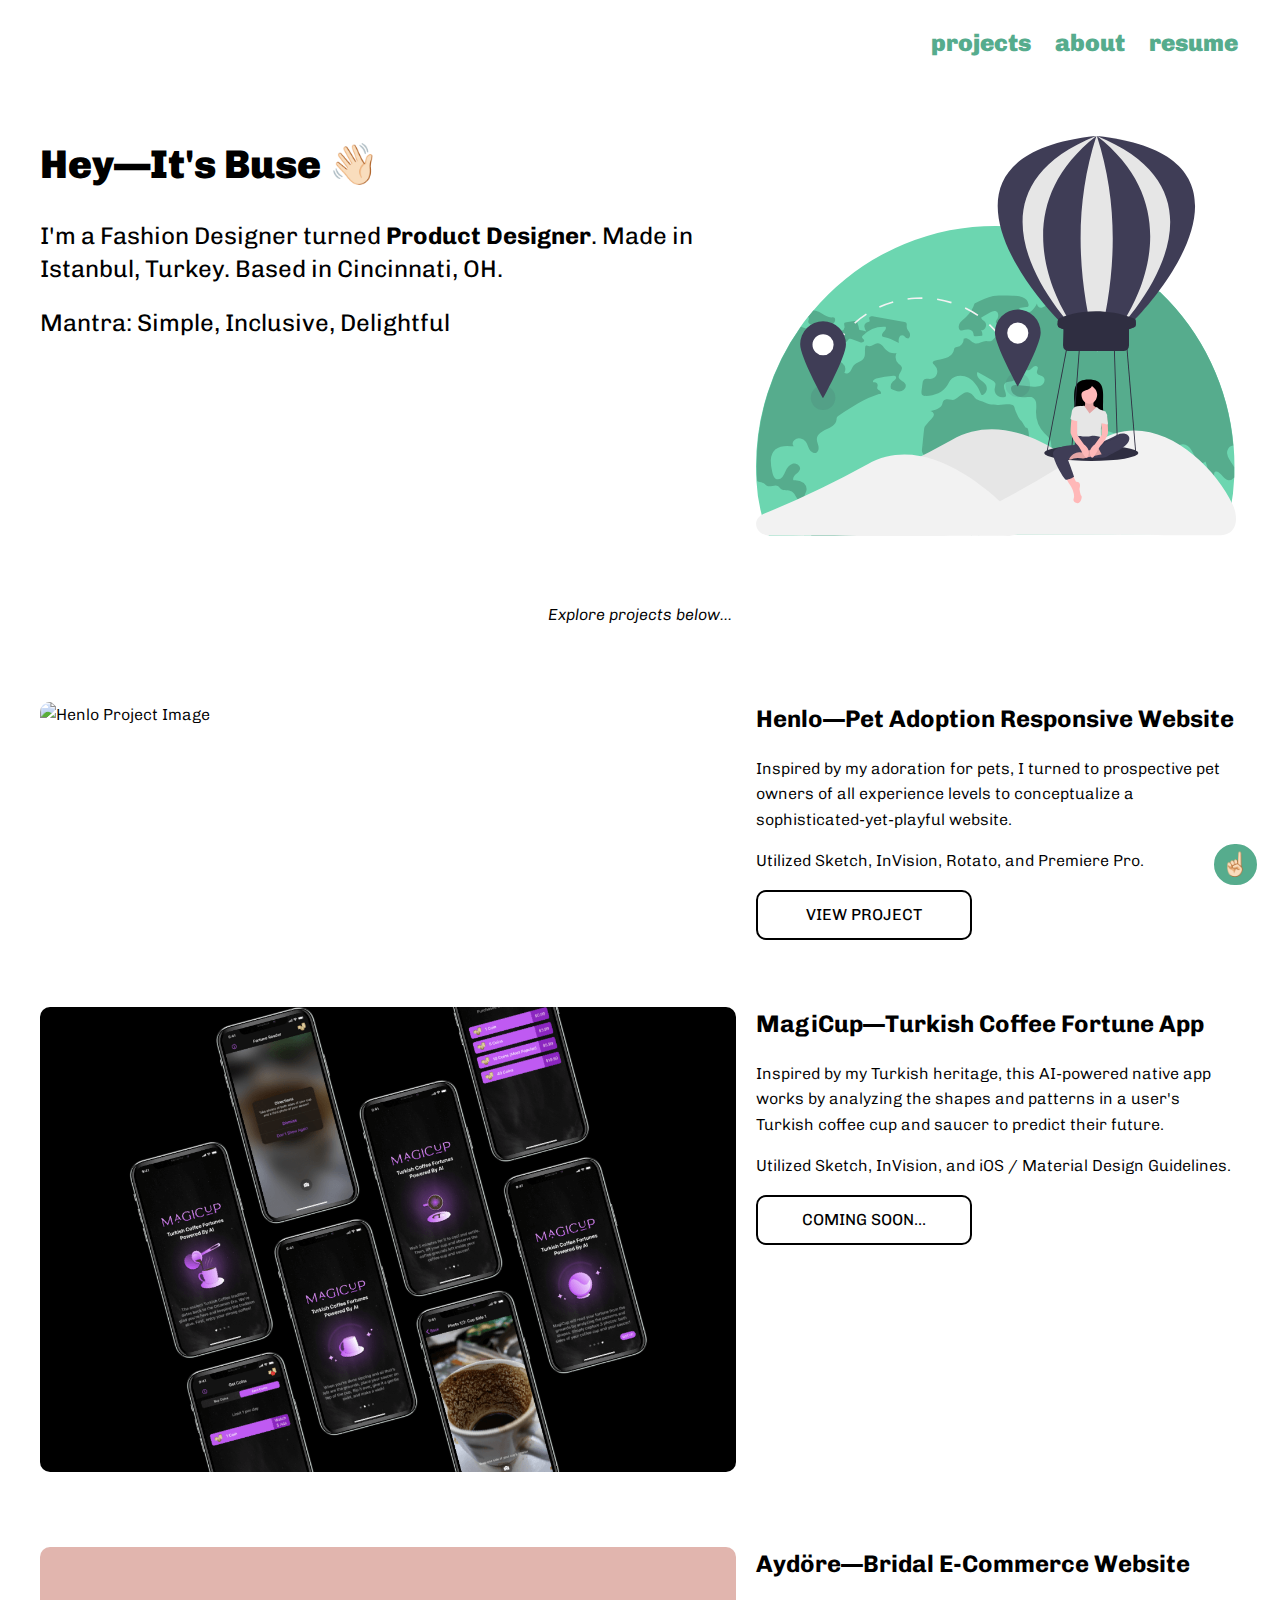
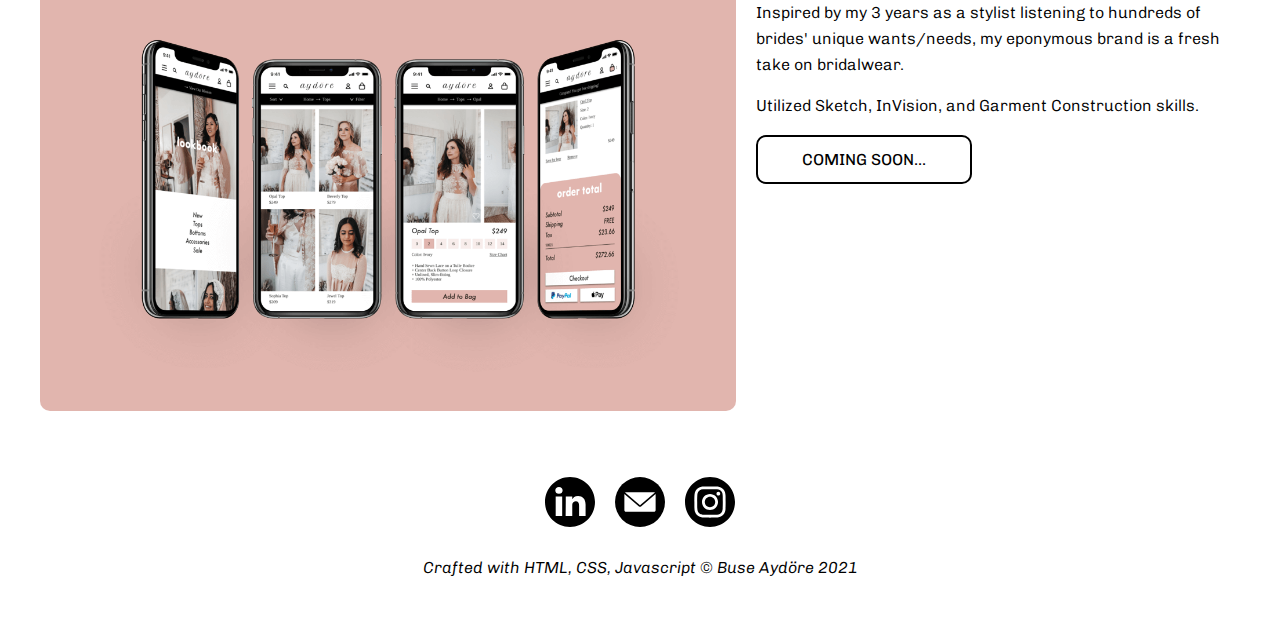
==== commit 3b2fe0d7: "Replace copy with "Coming soon..."" ====
--- a/index.html
+++ b/index.html
@@ -219,7 +219,7 @@
             <p>Inspired by my Turkish heritage, this AI-powered native app works by analyzing the shapes and patterns in a user's Turkish coffee cup and saucer to predict their future.</p>
             <p>Utilized Sketch, InVision, and iOS / Material Design Guidelines.</p>
             <!--Update link when HTML doc is ready-->
-            <a href="#" class="button">View Project</a>
+            <a href="#" class="button">Coming Soon...</a>
           </div>
         </div>
       </div>
@@ -237,7 +237,7 @@
             <p>Inspired by my 3 years as a stylist listening to hundreds of brides' unique wants/needs, my eponymous brand is a fresh take on bridalwear.</p>
             <p>Utilized Sketch, InVision, and Garment Construction skills.</p>
             <!--Update link when HTML doc is ready-->
-            <a href="#" class="button">View Project</a>
+            <a href="#" class="button">Coming Soon...</a>
           </div>
         </div>
       </div>
@@ -286,7 +286,7 @@
                 d="M256,0c141.29,0 256,114.71 256,256c0,141.29 -114.71,256 -256,256c-141.29,0 -256,-114.71 -256,-256c0,-141.29 114.71,-256 256,-256Zm0,96c-43.453,0 -48.902,0.184 -65.968,0.963c-17.03,0.777 -28.661,3.482 -38.839,7.437c-10.521,4.089 -19.444,9.56 -28.339,18.455c-8.895,8.895 -14.366,17.818 -18.455,28.339c-3.955,10.177 -6.659,21.808 -7.437,38.838c-0.778,17.066 -0.962,22.515 -0.962,65.968c0,43.453 0.184,48.902 0.962,65.968c0.778,17.03 3.482,28.661 7.437,38.838c4.089,10.521 9.56,19.444 18.455,28.34c8.895,8.895 17.818,14.366 28.339,18.455c10.178,3.954 21.809,6.659 38.839,7.436c17.066,0.779 22.515,0.963 65.968,0.963c43.453,0 48.902,-0.184 65.968,-0.963c17.03,-0.777 28.661,-3.482 38.838,-7.436c10.521,-4.089 19.444,-9.56 28.34,-18.455c8.895,-8.896 14.366,-17.819 18.455,-28.34c3.954,-10.177 6.659,-21.808 7.436,-38.838c0.779,-17.066 0.963,-22.515 0.963,-65.968c0,-43.453 -0.184,-48.902 -0.963,-65.968c-0.777,-17.03 -3.482,-28.661 -7.436,-38.838c-4.089,-10.521 -9.56,-19.444 -18.455,-28.339c-8.896,-8.895 -17.819,-14.366 -28.34,-18.455c-10.177,-3.955 -21.808,-6.66 -38.838,-7.437c-17.066,-0.779 -22.515,-0.963 -65.968,-0.963Zm0,28.829c42.722,0 47.782,0.163 64.654,0.933c15.6,0.712 24.071,3.318 29.709,5.509c7.469,2.902 12.799,6.37 18.397,11.969c5.6,5.598 9.067,10.929 11.969,18.397c2.191,5.638 4.798,14.109 5.509,29.709c0.77,16.872 0.933,21.932 0.933,64.654c0,42.722 -0.163,47.782 -0.933,64.654c-0.711,15.6 -3.318,24.071 -5.509,29.709c-2.902,7.469 -6.369,12.799 -11.969,18.397c-5.598,5.6 -10.928,9.067 -18.397,11.969c-5.638,2.191 -14.109,4.798 -29.709,5.509c-16.869,0.77 -21.929,0.933 -64.654,0.933c-42.725,0 -47.784,-0.163 -64.654,-0.933c-15.6,-0.711 -24.071,-3.318 -29.709,-5.509c-7.469,-2.902 -12.799,-6.369 -18.398,-11.969c-5.599,-5.598 -9.066,-10.928 -11.968,-18.397c-2.191,-5.638 -4.798,-14.109 -5.51,-29.709c-0.77,-16.872 -0.932,-21.932 -0.932,-64.654c0,-42.722 0.162,-47.782 0.932,-64.654c0.712,-15.6 3.319,-24.071 5.51,-29.709c2.902,-7.468 6.369,-12.799 11.968,-18.397c5.599,-5.599 10.929,-9.067 18.398,-11.969c5.638,-2.191 14.109,-4.797 29.709,-5.509c16.872,-0.77 21.932,-0.933 64.654,-0.933Zm0,49.009c-45.377,0 -82.162,36.785 -82.162,82.162c0,45.377 36.785,82.162 82.162,82.162c45.377,0 82.162,-36.785 82.162,-82.162c0,-45.377 -36.785,-82.162 -82.162,-82.162Zm0,135.495c-29.455,0 -53.333,-23.878 -53.333,-53.333c0,-29.455 23.878,-53.333 53.333,-53.333c29.455,0 53.333,23.878 53.333,53.333c0,29.455 -23.878,53.333 -53.333,53.333Zm104.609,-138.741c0,10.604 -8.597,19.199 -19.201,19.199c-10.603,0 -19.199,-8.595 -19.199,-19.199c0,-10.604 8.596,-19.2 19.199,-19.2c10.604,0 19.201,8.596 19.201,19.2Z" />
             </svg></a></li>
       </ul>
-      <h3 id="copyright">Crafted with HTML, CSS, Javascript © Buse Aydöre 2020</h3>
+      <h3 id="copyright">Crafted with HTML, CSS, Javascript © Buse Aydöre 2021</h3>
     </div>
   </footer>
   <script src="https://code.jquery.com/jquery-3.5.1.min.js" integrity="sha256-9/aliU8dGd2tb6OSsuzixeV4y/faTqgFtohetphbbj0=" crossorigin="anonymous"></script>
--- a/css/style.css
+++ b/css/style.css
@@ -278,6 +278,10 @@
   padding-top: 20px;
 }
 
+#linkedin:hover, #email:hover, #instagram:hover {
+  transform: scale(1.1);
+}
+
 /* About Page Main Stylings */
 #about {
   display: inline-block;
@@ -323,7 +327,6 @@
 .prototype {
   width: auto;
   height: 100%;
-  max-width: 500px;
   margin: 0 auto;
   position: relative;
   padding-bottom: 100%;
@@ -412,6 +415,9 @@
     margin-top: 0;
     padding-bottom: 20px;
   }
+  #youtube {
+    padding-bottom: 15px;
+  }
   [class*="col-"] {
     width: 100%;
     padding: 0;
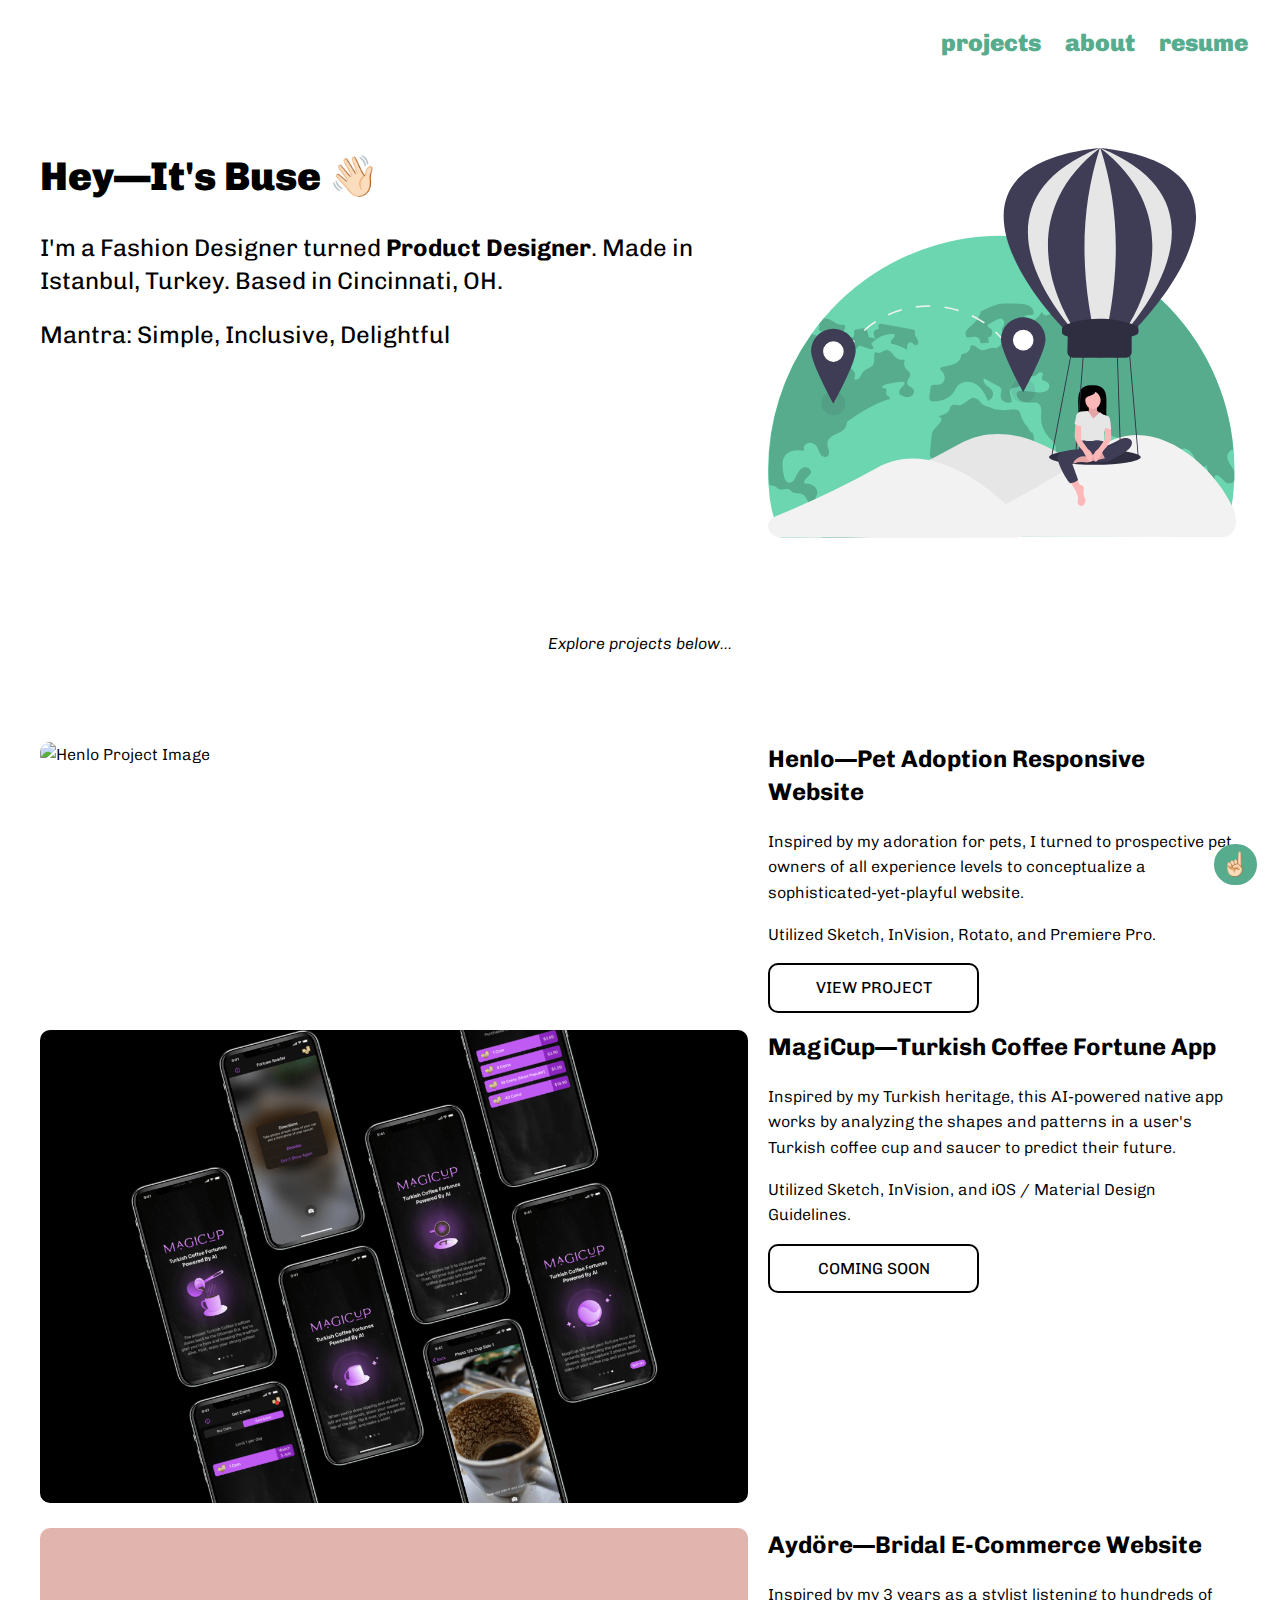
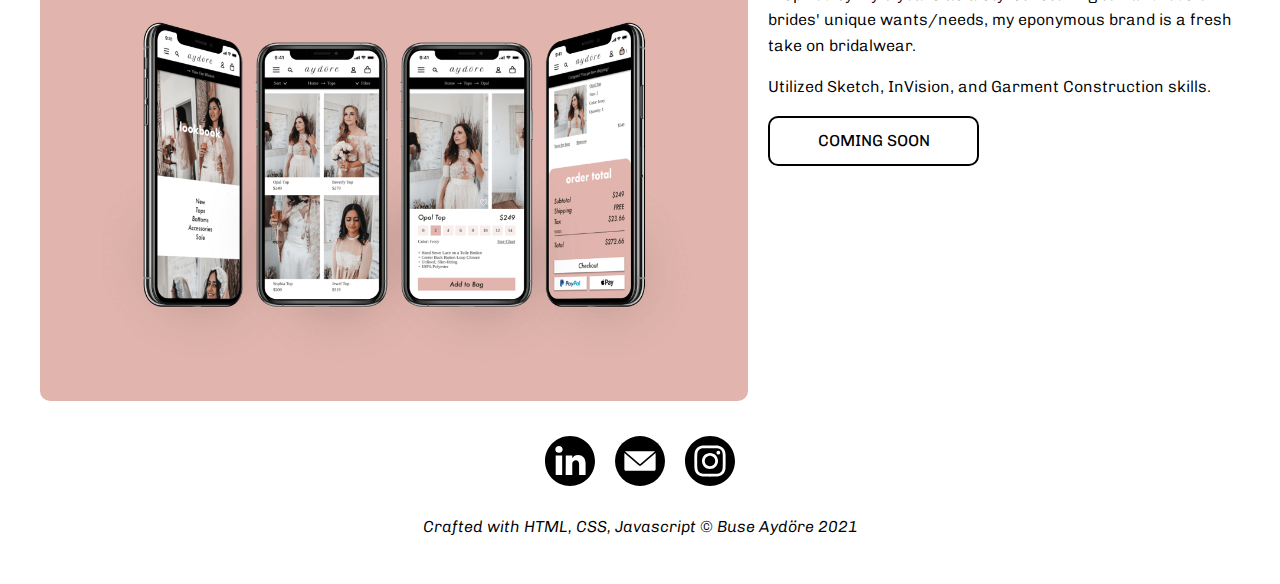
==== commit 19344562: "Cleaning up Code" ====
--- a/index.html
+++ b/index.html
@@ -28,22 +28,22 @@
   <header>
     <nav class="container">
       <ul class="navigation">
-        <li><a href="index.html" class="button-nav">projects</a>
+        <li><a href="index.html">projects</a>
           <ul class="dropdown-content">
-            <li><a href="henlo.html" class="button-nav">Pet Adoption Website</a></li>
-            <li><a href="#" class="button-nav">Fortune Reader App</a></li>
-            <li><a href="#" class="button-nav">E-commerce Website</a></li>
+            <li><a href="henlo.html">pet adoption website</a></li>
+            <li><a href="#">fortune reader app</a></li>
+            <li><a href="#">e-commerce website</a></li>
           </ul>
         </li>
-        <li><a href="about.html" class="button-nav">about</a></li>
-        <li><a href="files/resume.pdf" class="button-nav" target="_blank">resume</a></li>
+        <li><a href="about.html">about</a></li>
+        <li><a href="files/resume.pdf" target="_blank">resume</a></li>
       </ul>
     </nav>
   </header>
 
   <main>
     <!--Hero Section-->
-    <div id="hero">
+    <div class="hero">
       <div class="container">
         <div class="row">
           <div class="column col-md-6 col-lg-7">
@@ -52,7 +52,7 @@
             <h2>Mantra: Simple, Inclusive, Delightful</h2>
           </div>
           <div class="column col-md-6 col-lg-5">
-            <svg id="illustration" xmlns="http://www.w3.org/2000/svg" viewBox="0 0 272.55 227.17">
+            <svg xmlns="http://www.w3.org/2000/svg" viewBox="0 0 272.55 227.17">
               <defs>
                 <style>
                   .cls-1 {
@@ -191,7 +191,7 @@
     </div>
 
     <!--Project 1 Henlo-->
-    <div id="henlo">
+    <div>
       <div class="container">
         <div class="row">
           <picture class="column col-md-6 col-lg-7">
@@ -208,7 +208,7 @@
     </div>
 
     <!--Project 2 MagiCup-->
-    <div id="magicup">
+    <div>
       <div class="container">
         <div class="row">
           <picture class="column col-md-6 col-lg-7">
@@ -219,14 +219,14 @@
             <p>Inspired by my Turkish heritage, this AI-powered native app works by analyzing the shapes and patterns in a user's Turkish coffee cup and saucer to predict their future.</p>
             <p>Utilized Sketch, InVision, and iOS / Material Design Guidelines.</p>
             <!--Update link when HTML doc is ready-->
-            <a href="#" class="button">Coming Soon...</a>
+            <a href="#" class="button">Coming Soon</a>
           </div>
         </div>
       </div>
     </div>
 
     <!--Project 3 Aydore Bridal-->
-    <div id="aydore">
+    <div>
       <div class="container">
         <div class="row">
           <picture class="column col-md-6 col-lg-7">
@@ -237,7 +237,7 @@
             <p>Inspired by my 3 years as a stylist listening to hundreds of brides' unique wants/needs, my eponymous brand is a fresh take on bridalwear.</p>
             <p>Utilized Sketch, InVision, and Garment Construction skills.</p>
             <!--Update link when HTML doc is ready-->
-            <a href="#" class="button">Coming Soon...</a>
+            <a href="#" class="button">Coming Soon</a>
           </div>
         </div>
       </div>
--- a/css/style.css
+++ b/css/style.css
@@ -2,11 +2,9 @@
 Colors used:
 Primary color (Bright Green): #6CD6B0;
 Secondary color (Darker Green): #56AC8D;
-(Navy): #2E2D41;
-(Lighter Navy): #3F3D56;
 */
 
-/* General Stylings--colors,fonts/imgs */
+/* General Stylings */
 body {
   background-color: white;
   font-family: 'Chivo', sans-serif;
@@ -14,6 +12,8 @@
   font-weight: 300;
   line-height: 1.6;
   color: black;
+  /* Makes sure everything fills 100% of the parent element as recommended by stack overflow */
+  height: 100%;
 }
 
 h1, h2, h3, h4 {
@@ -21,193 +21,214 @@
   margin-top: 0;
 }
 
+/* Page Titles */
 h1 {
   font-size: 2.5em;
   font-weight: 900;
 }
 
+/* Section Titles */
 h2 {
   font-size: 1.5em;
   font-weight: 400;
 }
 
+/* Hints and Footer */
 h3 {
   font-size: 1em;
   font-weight: 300;
   font-style: italic;
 }
 
-h4 {
-  font-size: 1em;
-  font-weight: 400;
-  text-transform: uppercase;
-}
-
+/* So that images/pictures fill their parent container & have rounded corners*/
 img, picture {
   width: 100%;
   height: 100%;
   border-radius: 10px;
 }
 
-/* Link Styling */
-a {
-  color: #56AC8D;
-  text-decoration: none;
-}
-
+/* Link Styling. Default Dark Green. Can build upon on these for buttons */
+a,
 a:visited {
   color: #56AC8D;
-  text-decoration: underline;
-}
-
+  /* As recommended by CSS validation */
+  background-color: white;
+  /* To override the normalize default */
+  text-decoration: none;
+}
+
+/* Links lighten to Light Green and get underlined with the following states */
 a:hover,
 a:focus,
 a:active {
   color: #6CD6B0;
-  text-decoration: underline;
-}
-
-/* Header Styling (see override for smaller screens below)*/
+  /* As recommended by CSS validation */
+  background-color: white;
+}
+
+/* Header Styling with a white background. (see override for smaller screens below)*/
 header {
   background-color: white;
-  margin: 0 auto;
+  /* 0 margin on top/bottom. auto tells browser to calculate and center to the width */
+  margin: 0 auto;
+  width: 100%;
+  /* Fixed to top of screen. Don't need to specify the distance from top b/c it's the first element on HTML. */
   position: fixed;
+  /* Positions text to right */
+  text-align: right;
+  /* Makes header top-most layer */
+  z-index: 3;
+}
+
+/* Header Styling for project pages with a transparent background. (see override for smaller screens below)*/
+.project-header {
+  background-color: rgba(0, 0, 0, 0);
+}
+
+/* Container Styling.*/
+.container {
+  /* Ensures elements don't touch left/right edges of screen*/
+  padding: 0 15px;
+  /* White space once screen size gets larger than this size */
+  max-width: 1200px;
+  /* 0 margin on top/bottom. auto tells browser to calculate and center to the width */
+  margin: 0 auto;
+}
+
+/* Header Nav Breaking bullet points from unordered lists */
+.navigation {
+  list-style-type: none;
+  padding-inline-start: 0px;
+}
+
+/* Header Nav Freeing list items */
+.navigation > li {
   display: inline-block;
-  text-align: right;
-  width: 100%;
-  z-index:2;
-}
-
-.container {
-  padding: 0 15px;
-  max-width: 1200px;
-  margin: 0 auto;
-  height: 100%;
-}
-
-nav > ul {
-  list-style-type: none;
-  padding: 0;
-}
-
-nav > ul > li {
-  display: inline-block;
-}
-
-nav > ul > li > a {
-  padding: 0 10px;
-}
-
-/* .button-nav links only include the "work" "about" "resume" buttons (see override for smaller screens below) */
-.navigation > li > ul {
-  display: none;
-  position: absolute;
-  list-style-type: none;
-  padding: 10px;
-  text-align: left;
-}
-
-.navigation > li:hover > ul {
-  display: block;
-  width: 300px;
-  font-size: .75em;
-  background-color: white;
-}
-
-.button-nav,
-.button-nav:visited {
+}
+
+/* Header Nav Titles Links ("Project" "About" and "Resume") */
+.navigation > li > a,
+.navigation > li > a:visited {
   font-weight: 900;
   font-size: 1.5em;
-  color: #56AC8D;
-  border: none;
-  text-transform: none;
-}
-
-.button-nav:hover,
-.button-nav:focus,
-.button-nav:active {
+  /* So that end of "resume" meets container edge */
+  margin-left: 20px;
+}
+
+/* Header Nav Title Links Lighten Up in Color Upon Hover */
+.navigation > li > a:hover,
+.navigation > li > a:focus,
+.navigation > li > a:active {
   color: #6CD6B0;
-  text-decoration: none;
-}
-
-.button-content a:hover {
+}
+
+/* Project Links Dropdown Unordered List */
+.dropdown-content {
+  /* Hidden until user hovers */
+  display: none;
+  /* So that it aligns with ancestor (list item "projects") */
+  position: absolute;
+  /* To remove bullet points */
+  list-style-type: none;
+  /* So that it left aligns with projects */
+  padding: 0 20px;
+  text-align: left;
+  /* So that it mimics header nav links but is slightly smaller (font size inherit: 1em) */
+  font-weight: 900;
+  /* Curved corners to keep a consistent style */
+  border-radius: 10px;
+  background-color: white;
+}
+
+/* Dropdown List is visible upon hover */
+li:hover > .dropdown-content {
   display: block;
-  font-weight: 900;
-  font-size: 1.5em;
-  color: #56AC8D;
-  border: none;
-  text-transform: none;
-  text-decoration: none;
-}
-
+  width: 100%;
+}
+
+/* So that Dropdown Menu has enough spacing from "projects" nav menu item */
+.dropdown-content > li:first-child {
+  padding-top: 20px;
+}
+
+/* So that Dropdown Menu rounded corner shape looks even */
+.dropdown-content > li:last-child {
+  padding-bottom: 20px;
+}
+
+/* So that the rest of the page content is visible; starts, and lies beneath header */
 main {
-  z-index:1;
-}
+  z-index: 1;
+  padding-top: 70px;
+}
+
 /* Hero Styling (see override for smaller screens below)*/
-#hero {
-  padding: 108px 0px 40px 0px;
+.hero {
+  /* Breathing room from header and rest of content */
+  padding: 70px 0px 70px 0px;
   text-align: left;
-  width: 100%;
-  margin: 0 auto;
-}
-
-#hero > .container > .row {
-  padding-bottom: 0;
-}
-
+}
+
+/* Row styling. Whenever you want 2+ columns of content side-by-side (see override for smaller screens below) */
+.row {
+  /* So that contents are free to be side by side */
+  display: inline-block;
+  /* So that contents fill container */
+  width: 100%;
+  padding-bottom: 10px;
+}
+
+/* Column Styling. Parent is .row (see overrides for medium and small screens below)*/
+[class*="col-"] {
+  display: block;
+  float: left;
+}
+
+/* Wider column, About 60% */
+.col-lg-7 {
+  width: 59%;
+  padding-right: 10px;
+}
+
+/* Narrower column, About 40% */
+.col-lg-5 {
+  width: 39%;
+  padding-left: 10px;
+}
+
+/* Balloon Animation. Define the Vertical movement*/
 @keyframes balloon-enter {
   from {transform:translate(0px,0px);}
   to {transform:translate(0px,10px);}
 }
 
-#illustration {
-  max-width: 500px;
-  height: auto;
-  float: right;
-  padding: 0;
-}
-
+/* Define animation vertical float effect details */
 #girlballoon {
   animation: 2s balloon-enter infinite alternate ease-in-out;
 }
 
+/* "Explore Projects Below..." hint text */
 #hint {
   text-align: center;
-  padding-bottom: 40px;
-  border-radius: 100px;
-  width: 250px;
-  margin: 0 auto;
-}
-
-/* Project Preview Styling (see override for smaller screens below) */
-#henlo, #magicup, #aydore {
-  text-align: left;
-  width: 100%;
-}
-
-/* Row styling (see override for smaller screens below) */
-.row {
-  margin: 20px 0;
-  padding-bottom: 20px;
-  width: 100%;
-  display: inline-block;
+  /* To match padding-bottom of hero */
+  padding-bottom: 70px;
 }
 
 /* .button links only include the "View Project" buttons */
 .button,
 .button:visited {
   display: inline-block;
-  margin: 0 auto;
   border: 2px solid black;
   background-color: white;
   color: black;
   font-weight: 400;
   text-transform: uppercase;
+  /* space inside button border */
   padding: 10px;
   border-radius: 10px;
-  max-width: 320px;
   text-align: center;
   width: 40%;
+  /* Gentle transition from this state to next state (hover) */
   transition: 500ms;
 }
 .button:hover,
@@ -216,20 +237,20 @@
   background-color: black;
   color: white;
   border: 2px solid black;
-  text-decoration: none;
-  max-width: 320px;
-}
-
-/* Float to Top Styling */
+}
+
+/* Float to Top Button Container Styling */
 .sticky-parent {
   display: flex;
   justify-content: flex-end;
   padding: 0 15px;
 }
 
+/* Float to Top button Styling */
 #sticky {
   display: block;
   position: fixed;
+  /* Fixed at an equal distance from bottom & right side of screen viewport */
   bottom: 15px;
   background-color: #56AC8D;
   border: 2px solid #56AC8D;
@@ -237,15 +258,18 @@
   font-size: 23px;
   padding: 5px;
   justify-content: center;
-  animation: 2s balloon-enter infinite alternate ease-in-out;
+}
+
+/* Float to Top Button gets a Slight scale up on hover */
+#sticky:hover {
+  transform: scale(1.1);
 }
 
 /* Footer Styling */
-/* .button-footer links only include the LinkedIn, E-mail, Instagram buttons */
 footer {
   margin: 0 auto;
+  width: 100%;
   display: inline-block;
-  width: 100%;
   position: relative;
   height: 150px;
 }
@@ -257,6 +281,7 @@
   padding: 0;
   list-style-type: none;
 }
+/* .button-footer links only include the LinkedIn, E-mail, Instagram buttons */
 
 .button-footer,
 .button-footer:visited,
@@ -286,8 +311,8 @@
 #about {
   display: inline-block;
   text-align: left;
-  width: 100%;
-  margin: 0 auto;
+  margin: 0 auto;
+  width: 100%;
 }
 
 #about > .container > .row {
@@ -295,8 +320,67 @@
   margin: 0;
 }
 
-#span {
+.span {
   display: inline;
+}
+
+/* Project Pg Stylings */
+
+.sidenav {
+  display: flex;
+  flex-wrap: wrap;
+}
+
+.project-hero {
+  padding-top:40px;
+  padding-bottom: 10px;
+  background-color: white;
+}
+
+.progress-container {
+  height: 100%;
+  width: 8px;
+}
+
+.progress-bar {
+  width: 8px;
+  background: #56AC8D;
+  border-radius: 10px;
+  height: 100%;
+}
+
+.steps {
+  display: flex;
+  flex-wrap: wrap;
+  max-width: 50px;
+  align-items: center;
+  justify-content: space-between;
+  height: 100%;
+  margin-bottom: 0;
+  background-color: #6CD6B0;
+}
+
+.steps > li {
+  display: block;
+  flex: 0 1 auto;
+  list-style-type: none;
+  height: 100%;
+  text-align: center;
+  border-color: white;
+}
+
+.steps > li:last-child {
+  margin-right: 0;
+  padding-right: 0;
+}
+
+.steps > li > a {
+  color: black;
+}
+
+.steps > li:hover {
+  background-color: #6CD6B0;
+  border-color: #6CD6B0;
 }
 
 /* Henlo Project Page Stylings */
@@ -319,7 +403,10 @@
   width: 100%;
   height: 100%;
   max-width: 1200px;
-  margin: 0 auto;
+  margin-top: 0;
+  margin-bottom: 20px;
+  margin-left: auto;
+  margin-right: auto;
   position: relative;
   padding-bottom: 50%;
 }
@@ -341,28 +428,6 @@
   border-radius: 10px;
 }
 
-
-/* Column Styling (see overrides for medium and small screens below)*/
-.col-lg-7 {
-  width: 58%;
-  padding-right: 10px;
-}
-
-.col-lg-5 {
-  width: 40%;
-  padding-left: 10px;
-}
-
-.row::after {
-  clear: both;
-  display: table;
-}
-
-[class*="col-"] {
-  display: block;
-  float: left;
-}
-
 /* Override: On screens that are 1024px wide or less */
 @media screen and (max-width: 1024px) {
   .col-md-6 {
@@ -375,9 +440,26 @@
 /* Override: On screens that are 767px wide or less */
 @media screen and (max-width: 767px) {
   header {
+    background-color: black;
+    height: 70px;
     text-align: center;
+  }
+  header > .container {
+    padding: 10px;
+  }
+  .navigation {
+    margin: 0 auto;
+  }
+  .navigation > li {
+    padding: 10px;
+    display: inline-block;
+  }
+  .navigation > li > a,
+  .navigation > li > a:visited {
+    margin-left: 0px;
+    font-size: 1.25em;
     background-color: black;
-    width: 100%;
+    color: white;
   }
   .button-nav,
   .button-nav:visited,
@@ -390,8 +472,13 @@
     background-color: black;
     width: auto;
   }
-  #hero {
-    padding-top: 100px;
+  .dropdown-content > li > a,
+  .dropdown-content > li > a:visited {
+    background-color: black;
+  }
+  .hero {
+    padding-top: 30px;
+    padding-bottom: 20px;
     text-align: center;
     max-width: 500px;
   }
@@ -401,15 +488,18 @@
   h2 {
     padding-top: 10px;
   }
-  #hero h2 {
+  .hero h2 {
     font-size: 1em;
   }
-  #hero picture {
+  .hero picture {
     width: 100%;
     padding-left: 0;
   }
   #illustration {
     width: 100%;
+  }
+  #hint {
+    padding-bottom: 40px;
   }
   .row {
     margin-top: 0;
@@ -430,4 +520,10 @@
   #sticky {
     font-size: 20px;
   }
-}
+  .jump {
+    display: none;
+  }
+  .content {
+    width: 100%;
+  }
+}
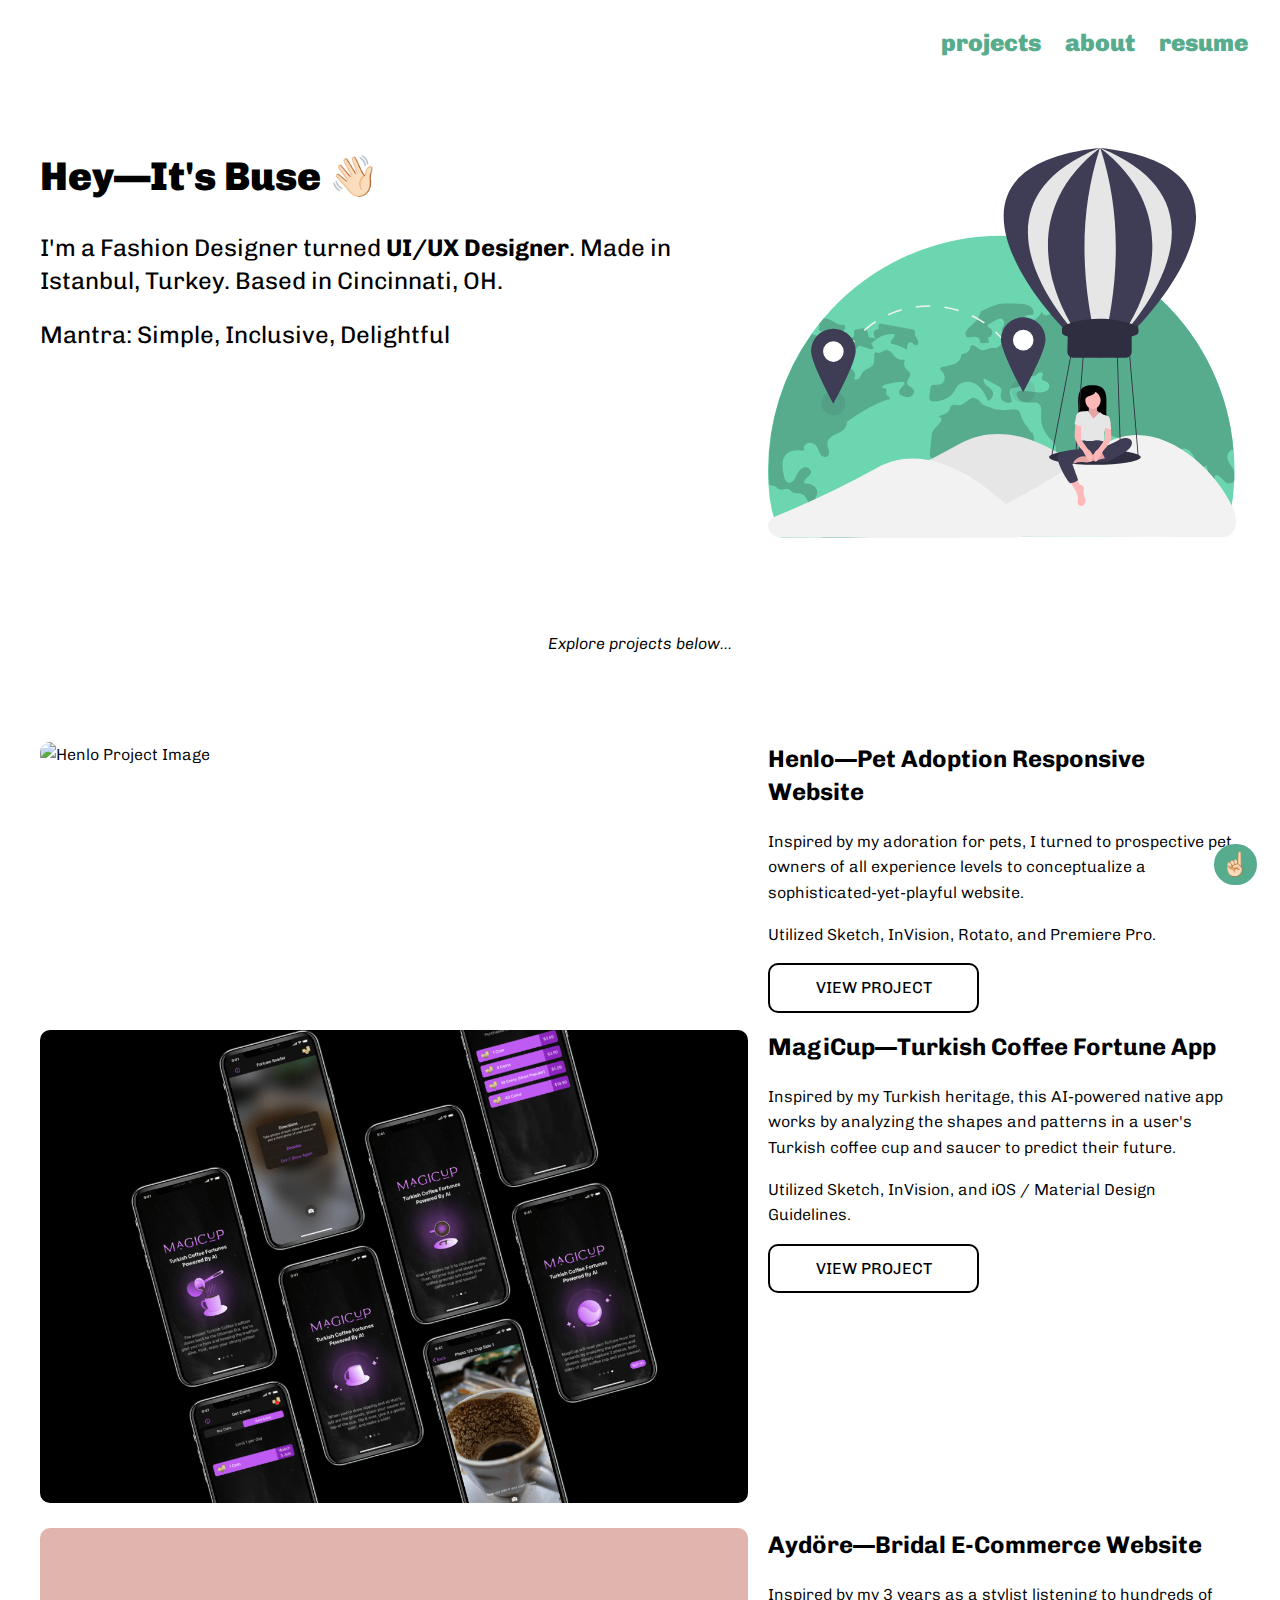
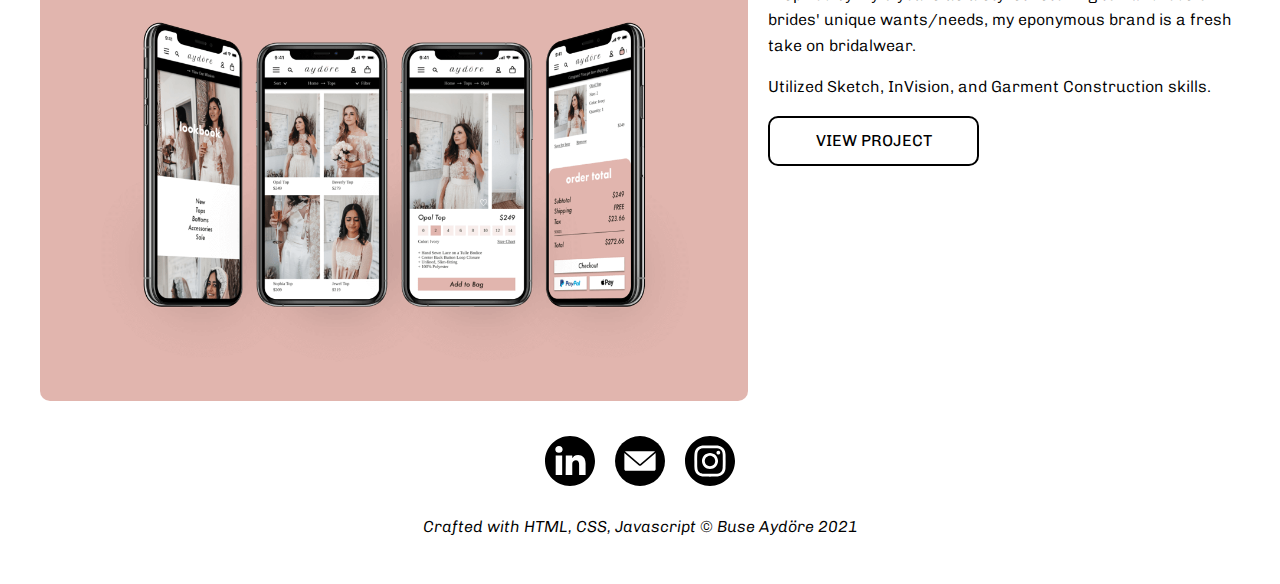
==== commit 83f68a38: "Fixing Errors" ====
--- a/index.html
+++ b/index.html
@@ -31,8 +31,8 @@
         <li><a href="index.html">projects</a>
           <ul class="dropdown-content">
             <li><a href="henlo.html">pet adoption website</a></li>
-            <li><a href="#">fortune reader app</a></li>
-            <li><a href="#">e-commerce website</a></li>
+            <li><a href="magicup.html">fortune reader app</a></li>
+            <li><a href="bridal.html">e-commerce website</a></li>
           </ul>
         </li>
         <li><a href="about.html">about</a></li>
@@ -48,7 +48,7 @@
         <div class="row">
           <div class="column col-md-6 col-lg-7">
             <h1>Hey—It's Buse &#128075;&#127995;</h1>
-            <h2>I'm a Fashion Designer turned <b>Product Designer</b>. Made in Istanbul, Turkey. Based in Cincinnati, OH.</h2>
+            <h2>I'm a Fashion Designer turned <b>UI/UX Designer</b>. Made in Istanbul, Turkey. Based in Cincinnati, OH.</h2>
             <h2>Mantra: Simple, Inclusive, Delightful</h2>
           </div>
           <div class="column col-md-6 col-lg-5">
@@ -219,7 +219,7 @@
             <p>Inspired by my Turkish heritage, this AI-powered native app works by analyzing the shapes and patterns in a user's Turkish coffee cup and saucer to predict their future.</p>
             <p>Utilized Sketch, InVision, and iOS / Material Design Guidelines.</p>
             <!--Update link when HTML doc is ready-->
-            <a href="#" class="button">Coming Soon</a>
+            <a href="magicup.html" class="button">View Project</a>
           </div>
         </div>
       </div>
@@ -237,7 +237,7 @@
             <p>Inspired by my 3 years as a stylist listening to hundreds of brides' unique wants/needs, my eponymous brand is a fresh take on bridalwear.</p>
             <p>Utilized Sketch, InVision, and Garment Construction skills.</p>
             <!--Update link when HTML doc is ready-->
-            <a href="#" class="button">Coming Soon</a>
+            <a href="bridal.html" class="button">View Project</a>
           </div>
         </div>
       </div>
@@ -252,7 +252,7 @@
     <div class="container">
       <ul class="social">
         <li><a id="linkedin" href="https://linkedin.com/in/buseaydore" class="button-footer" target="_blank"><svg height="100%" style="fill-rule:evenodd;clip-rule:evenodd;stroke-linejoin:round;stroke-miterlimit:2;" version="1.1" viewBox="0 0 512 512"
-              width="100%" xml:space="preserve" xmlns="http://www.w3.org/2000/svg" xmlns:serif="http://www.serif.com/" xmlns:xlink="http://www.w3.org/1999/xlink">
+              width="100%" xml:space="preserve" xmlns="http://www.w3.org/2000/svg" xmlns:xlink="http://www.w3.org/1999/xlink">
               <path
                 d="M256,0c141.29,0 256,114.71 256,256c0,141.29 -114.71,256 -256,256c-141.29,0 -256,-114.71 -256,-256c0,-141.29 114.71,-256 256,-256Zm-80.037,399.871l0,-199.921l-66.464,0l0,199.921l66.464,0Zm239.62,0l0,-114.646c0,-61.409 -32.787,-89.976 -76.509,-89.976c-35.255,0 -51.047,19.389 -59.889,33.007l0,-28.306l-66.447,0c0.881,18.757 0,199.921 0,199.921l66.446,0l0,-111.65c0,-5.976 0.43,-11.95 2.191,-16.221c4.795,-11.935 15.737,-24.299 34.095,-24.299c24.034,0 33.663,18.34 33.663,45.204l0,106.966l66.45,0Zm-272.403,-296.321c-22.74,0 -37.597,14.95 -37.597,34.545c0,19.182 14.405,34.544 36.717,34.544l0.429,0c23.175,0 37.6,-15.362 37.6,-34.544c-0.43,-19.595 -14.424,-34.545 -37.149,-34.545Z" />
             </svg></a></li>
@@ -281,7 +281,7 @@
               </g>
             </svg></a></li>
         <li><a id="instagram" href="https://www.instagram.com/heyitsbuse/" class="button-footer" target="_blank"><svg height="100%" style="fill-rule:evenodd;clip-rule:evenodd;stroke-linejoin:round;stroke-miterlimit:2;" version="1.1"
-              viewBox="0 0 512 512" width="100%" xml:space="preserve" xmlns="http://www.w3.org/2000/svg" xmlns:serif="http://www.serif.com/" xmlns:xlink="http://www.w3.org/1999/xlink">
+              viewBox="0 0 512 512" width="100%" xml:space="preserve" xmlns="http://www.w3.org/2000/svg" xmlns:xlink="http://www.w3.org/1999/xlink">
               <path
                 d="M256,0c141.29,0 256,114.71 256,256c0,141.29 -114.71,256 -256,256c-141.29,0 -256,-114.71 -256,-256c0,-141.29 114.71,-256 256,-256Zm0,96c-43.453,0 -48.902,0.184 -65.968,0.963c-17.03,0.777 -28.661,3.482 -38.839,7.437c-10.521,4.089 -19.444,9.56 -28.339,18.455c-8.895,8.895 -14.366,17.818 -18.455,28.339c-3.955,10.177 -6.659,21.808 -7.437,38.838c-0.778,17.066 -0.962,22.515 -0.962,65.968c0,43.453 0.184,48.902 0.962,65.968c0.778,17.03 3.482,28.661 7.437,38.838c4.089,10.521 9.56,19.444 18.455,28.34c8.895,8.895 17.818,14.366 28.339,18.455c10.178,3.954 21.809,6.659 38.839,7.436c17.066,0.779 22.515,0.963 65.968,0.963c43.453,0 48.902,-0.184 65.968,-0.963c17.03,-0.777 28.661,-3.482 38.838,-7.436c10.521,-4.089 19.444,-9.56 28.34,-18.455c8.895,-8.896 14.366,-17.819 18.455,-28.34c3.954,-10.177 6.659,-21.808 7.436,-38.838c0.779,-17.066 0.963,-22.515 0.963,-65.968c0,-43.453 -0.184,-48.902 -0.963,-65.968c-0.777,-17.03 -3.482,-28.661 -7.436,-38.838c-4.089,-10.521 -9.56,-19.444 -18.455,-28.339c-8.896,-8.895 -17.819,-14.366 -28.34,-18.455c-10.177,-3.955 -21.808,-6.66 -38.838,-7.437c-17.066,-0.779 -22.515,-0.963 -65.968,-0.963Zm0,28.829c42.722,0 47.782,0.163 64.654,0.933c15.6,0.712 24.071,3.318 29.709,5.509c7.469,2.902 12.799,6.37 18.397,11.969c5.6,5.598 9.067,10.929 11.969,18.397c2.191,5.638 4.798,14.109 5.509,29.709c0.77,16.872 0.933,21.932 0.933,64.654c0,42.722 -0.163,47.782 -0.933,64.654c-0.711,15.6 -3.318,24.071 -5.509,29.709c-2.902,7.469 -6.369,12.799 -11.969,18.397c-5.598,5.6 -10.928,9.067 -18.397,11.969c-5.638,2.191 -14.109,4.798 -29.709,5.509c-16.869,0.77 -21.929,0.933 -64.654,0.933c-42.725,0 -47.784,-0.163 -64.654,-0.933c-15.6,-0.711 -24.071,-3.318 -29.709,-5.509c-7.469,-2.902 -12.799,-6.369 -18.398,-11.969c-5.599,-5.598 -9.066,-10.928 -11.968,-18.397c-2.191,-5.638 -4.798,-14.109 -5.51,-29.709c-0.77,-16.872 -0.932,-21.932 -0.932,-64.654c0,-42.722 0.162,-47.782 0.932,-64.654c0.712,-15.6 3.319,-24.071 5.51,-29.709c2.902,-7.468 6.369,-12.799 11.968,-18.397c5.599,-5.599 10.929,-9.067 18.398,-11.969c5.638,-2.191 14.109,-4.797 29.709,-5.509c16.872,-0.77 21.932,-0.933 64.654,-0.933Zm0,49.009c-45.377,0 -82.162,36.785 -82.162,82.162c0,45.377 36.785,82.162 82.162,82.162c45.377,0 82.162,-36.785 82.162,-82.162c0,-45.377 -36.785,-82.162 -82.162,-82.162Zm0,135.495c-29.455,0 -53.333,-23.878 -53.333,-53.333c0,-29.455 23.878,-53.333 53.333,-53.333c29.455,0 53.333,23.878 53.333,53.333c0,29.455 -23.878,53.333 -53.333,53.333Zm104.609,-138.741c0,10.604 -8.597,19.199 -19.201,19.199c-10.603,0 -19.199,-8.595 -19.199,-19.199c0,-10.604 8.596,-19.2 19.199,-19.2c10.604,0 19.201,8.596 19.201,19.2Z" />
             </svg></a></li>
--- a/css/style.css
+++ b/css/style.css
@@ -3,7 +3,6 @@
 Primary color (Bright Green): #6CD6B0;
 Secondary color (Darker Green): #56AC8D;
 */
-
 /* General Stylings */
 body {
   background-color: white;
@@ -80,11 +79,6 @@
   z-index: 3;
 }
 
-/* Header Styling for project pages with a transparent background. (see override for smaller screens below)*/
-.project-header {
-  background-color: rgba(0, 0, 0, 0);
-}
-
 /* Container Styling.*/
 .container {
   /* Ensures elements don't touch left/right edges of screen*/
@@ -102,13 +96,13 @@
 }
 
 /* Header Nav Freeing list items */
-.navigation > li {
+.navigation>li {
   display: inline-block;
 }
 
 /* Header Nav Titles Links ("Project" "About" and "Resume") */
-.navigation > li > a,
-.navigation > li > a:visited {
+.navigation>li>a,
+.navigation>li>a:visited {
   font-weight: 900;
   font-size: 1.5em;
   /* So that end of "resume" meets container edge */
@@ -116,10 +110,11 @@
 }
 
 /* Header Nav Title Links Lighten Up in Color Upon Hover */
-.navigation > li > a:hover,
-.navigation > li > a:focus,
-.navigation > li > a:active {
+.navigation>li>a:hover,
+.navigation>li>a:focus,
+.navigation>li>a:active {
   color: #6CD6B0;
+  background-color: white;
 }
 
 /* Project Links Dropdown Unordered List */
@@ -138,21 +133,22 @@
   /* Curved corners to keep a consistent style */
   border-radius: 10px;
   background-color: white;
+  color: #6CD6B0;
 }
 
 /* Dropdown List is visible upon hover */
-li:hover > .dropdown-content {
+li:hover>.dropdown-content {
   display: block;
   width: 100%;
 }
 
 /* So that Dropdown Menu has enough spacing from "projects" nav menu item */
-.dropdown-content > li:first-child {
+.dropdown-content>li:first-child {
   padding-top: 20px;
 }
 
 /* So that Dropdown Menu rounded corner shape looks even */
-.dropdown-content > li:last-child {
+.dropdown-content>li:last-child {
   padding-bottom: 20px;
 }
 
@@ -198,8 +194,13 @@
 
 /* Balloon Animation. Define the Vertical movement*/
 @keyframes balloon-enter {
-  from {transform:translate(0px,0px);}
-  to {transform:translate(0px,10px);}
+  from {
+    transform: translate(0px, 0px);
+  }
+
+  to {
+    transform: translate(0px, 10px);
+  }
 }
 
 /* Define animation vertical float effect details */
@@ -231,12 +232,17 @@
   /* Gentle transition from this state to next state (hover) */
   transition: 500ms;
 }
+
 .button:hover,
 .button:focus,
 .button:active {
   background-color: black;
   color: white;
   border: 2px solid black;
+}
+
+.project-section {
+  padding-top: 45px;
 }
 
 /* Float to Top Button Container Styling */
@@ -253,6 +259,7 @@
   /* Fixed at an equal distance from bottom & right side of screen viewport */
   bottom: 15px;
   background-color: #56AC8D;
+  color: white;
   border: 2px solid #56AC8D;
   border-radius: 30px;
   font-size: 23px;
@@ -281,8 +288,8 @@
   padding: 0;
   list-style-type: none;
 }
+
 /* .button-footer links only include the LinkedIn, E-mail, Instagram buttons */
-
 .button-footer,
 .button-footer:visited,
 .button-footer:hover,
@@ -315,7 +322,7 @@
   width: 100%;
 }
 
-#about > .container > .row {
+#about>.container>.row {
   padding-bottom: 0;
   margin: 0;
 }
@@ -324,67 +331,8 @@
   display: inline;
 }
 
-/* Project Pg Stylings */
-
-.sidenav {
-  display: flex;
-  flex-wrap: wrap;
-}
-
-.project-hero {
-  padding-top:40px;
-  padding-bottom: 10px;
-  background-color: white;
-}
-
-.progress-container {
-  height: 100%;
-  width: 8px;
-}
-
-.progress-bar {
-  width: 8px;
-  background: #56AC8D;
-  border-radius: 10px;
-  height: 100%;
-}
-
-.steps {
-  display: flex;
-  flex-wrap: wrap;
-  max-width: 50px;
-  align-items: center;
-  justify-content: space-between;
-  height: 100%;
-  margin-bottom: 0;
-  background-color: #6CD6B0;
-}
-
-.steps > li {
-  display: block;
-  flex: 0 1 auto;
-  list-style-type: none;
-  height: 100%;
-  text-align: center;
-  border-color: white;
-}
-
-.steps > li:last-child {
-  margin-right: 0;
-  padding-right: 0;
-}
-
-.steps > li > a {
-  color: black;
-}
-
-.steps > li:hover {
-  background-color: #6CD6B0;
-  border-color: #6CD6B0;
-}
-
 /* Henlo Project Page Stylings */
-.container > .henlo > .row {
+.container>.henlo>.row {
   margin-top: 0px;
   border-bottom: 1px solid #2E2D41;
   position: relative;
@@ -394,8 +342,7 @@
 /* .container > #henlo > .row picture {
   padding-bottom: 25px;
 } */
-
-.container > .henlo > .row h2 {
+.container>.henlo>.row h2 {
   padding-top: 15px;
 }
 
@@ -433,96 +380,119 @@
   .col-md-6 {
     width: 48%;
   }
+
   .prototype {
     display: none;
+  }
 }
 
 /* Override: On screens that are 767px wide or less */
 @media screen and (max-width: 767px) {
   header {
     background-color: black;
+    color: white;
     height: 70px;
     text-align: center;
   }
-  header > .container {
+
+  header>.container {
     padding: 10px;
   }
+
   .navigation {
     margin: 0 auto;
   }
-  .navigation > li {
+
+  .navigation>li {
     padding: 10px;
     display: inline-block;
   }
-  .navigation > li > a,
-  .navigation > li > a:visited {
+
+  .navigation>li>a,
+  .navigation>li>a:visited {
     margin-left: 0px;
     font-size: 1.25em;
     background-color: black;
     color: white;
   }
+
   .button-nav,
   .button-nav:visited,
   .button-nav:active,
   .button-nav:focus {
     color: white;
+    background-color: black;
     font-size: 1.25em;
   }
-  .navigation > li:hover > ul {
+
+  .navigation>li:hover>ul {
     background-color: black;
+    color: white;
     width: auto;
   }
-  .dropdown-content > li > a,
-  .dropdown-content > li > a:visited {
+
+  .dropdown-content>li>a,
+  .dropdown-content>li>a:visited {
     background-color: black;
-  }
+    color: white;
+  }
+
   .hero {
     padding-top: 30px;
     padding-bottom: 20px;
     text-align: center;
     max-width: 500px;
   }
+
   h1 {
     font-size: 1.5em;
   }
+
   h2 {
     padding-top: 10px;
   }
+
   .hero h2 {
     font-size: 1em;
   }
+
   .hero picture {
     width: 100%;
     padding-left: 0;
   }
+
   #illustration {
     width: 100%;
   }
+
   #hint {
     padding-bottom: 40px;
   }
+
   .row {
     margin-top: 0;
     padding-bottom: 20px;
   }
+
   #youtube {
     padding-bottom: 15px;
   }
+
   [class*="col-"] {
     width: 100%;
     padding: 0;
   }
+
   #copyright {
     max-width: 205px;
     margin: 0 auto;
     font-size: .75em;
   }
-  #sticky {
-    font-size: 20px;
-  }
+
   .jump {
     display: none;
   }
+
   .content {
     width: 100%;
   }
